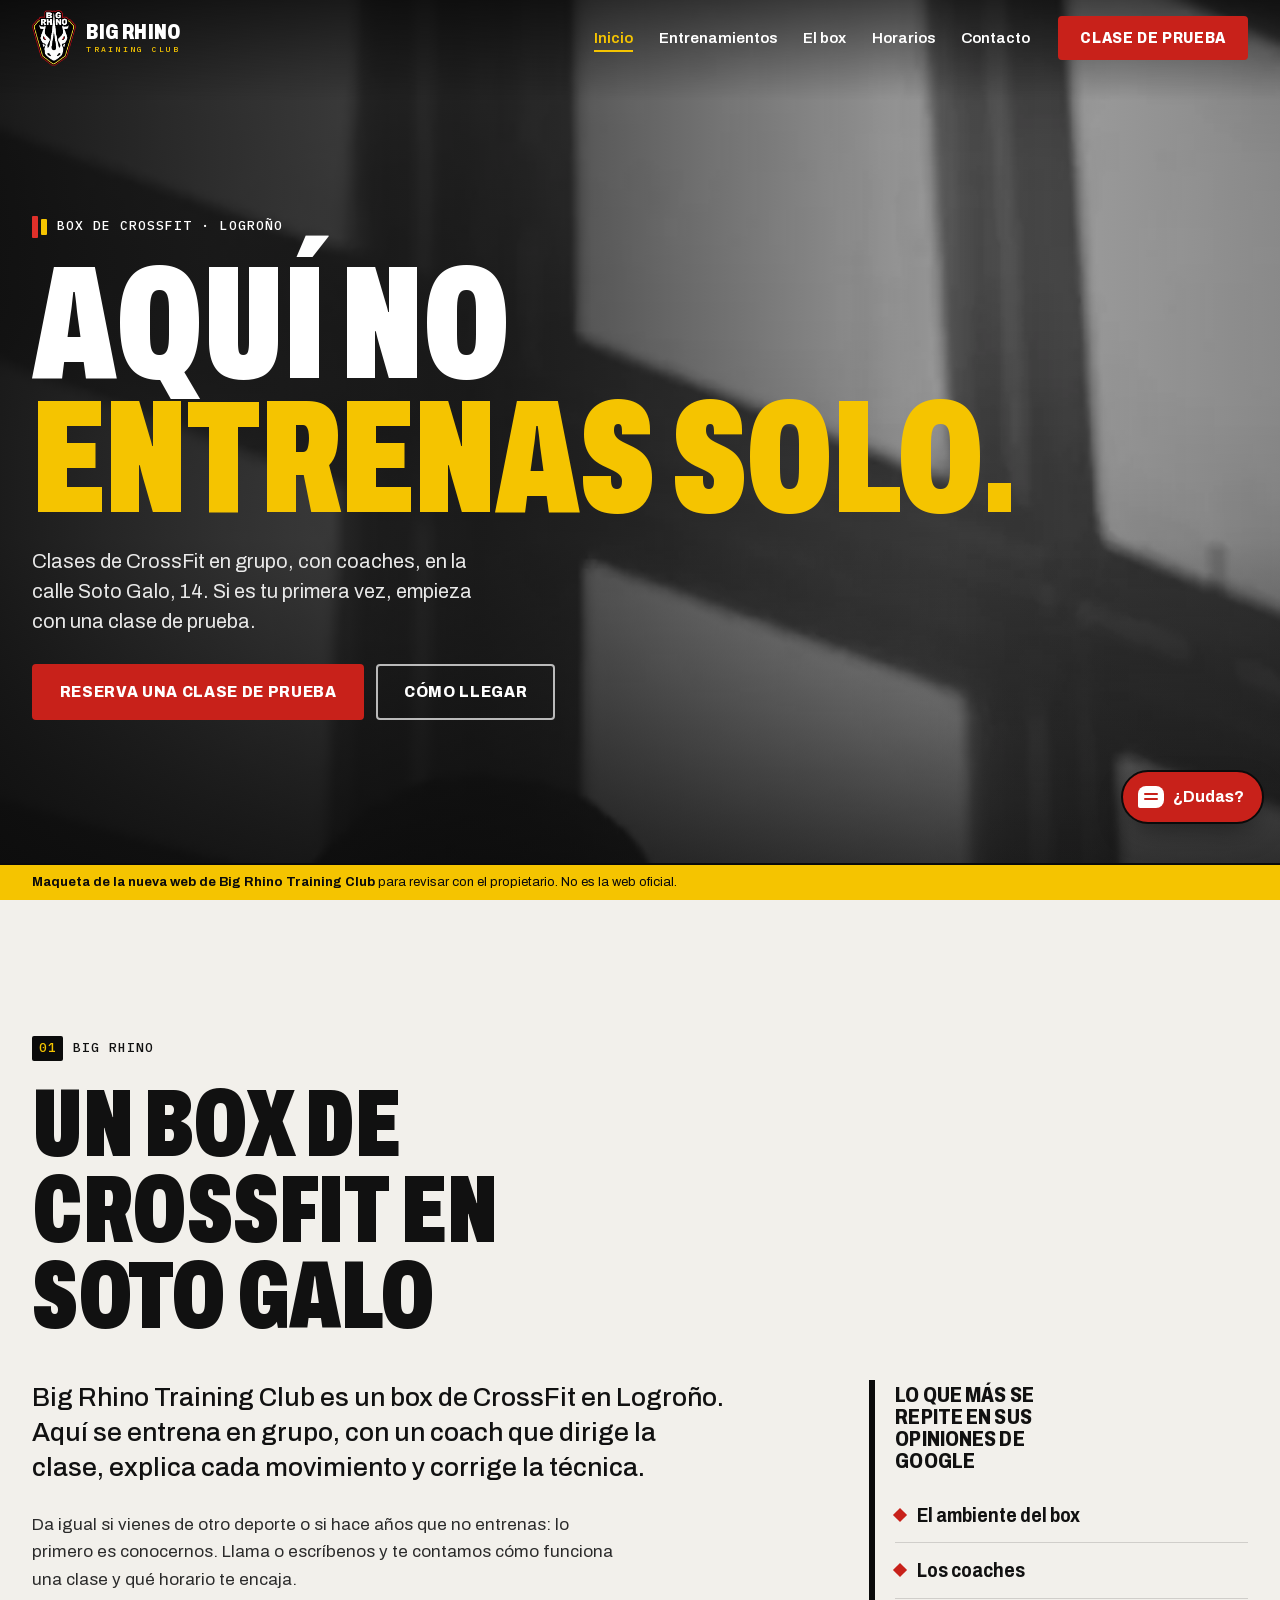
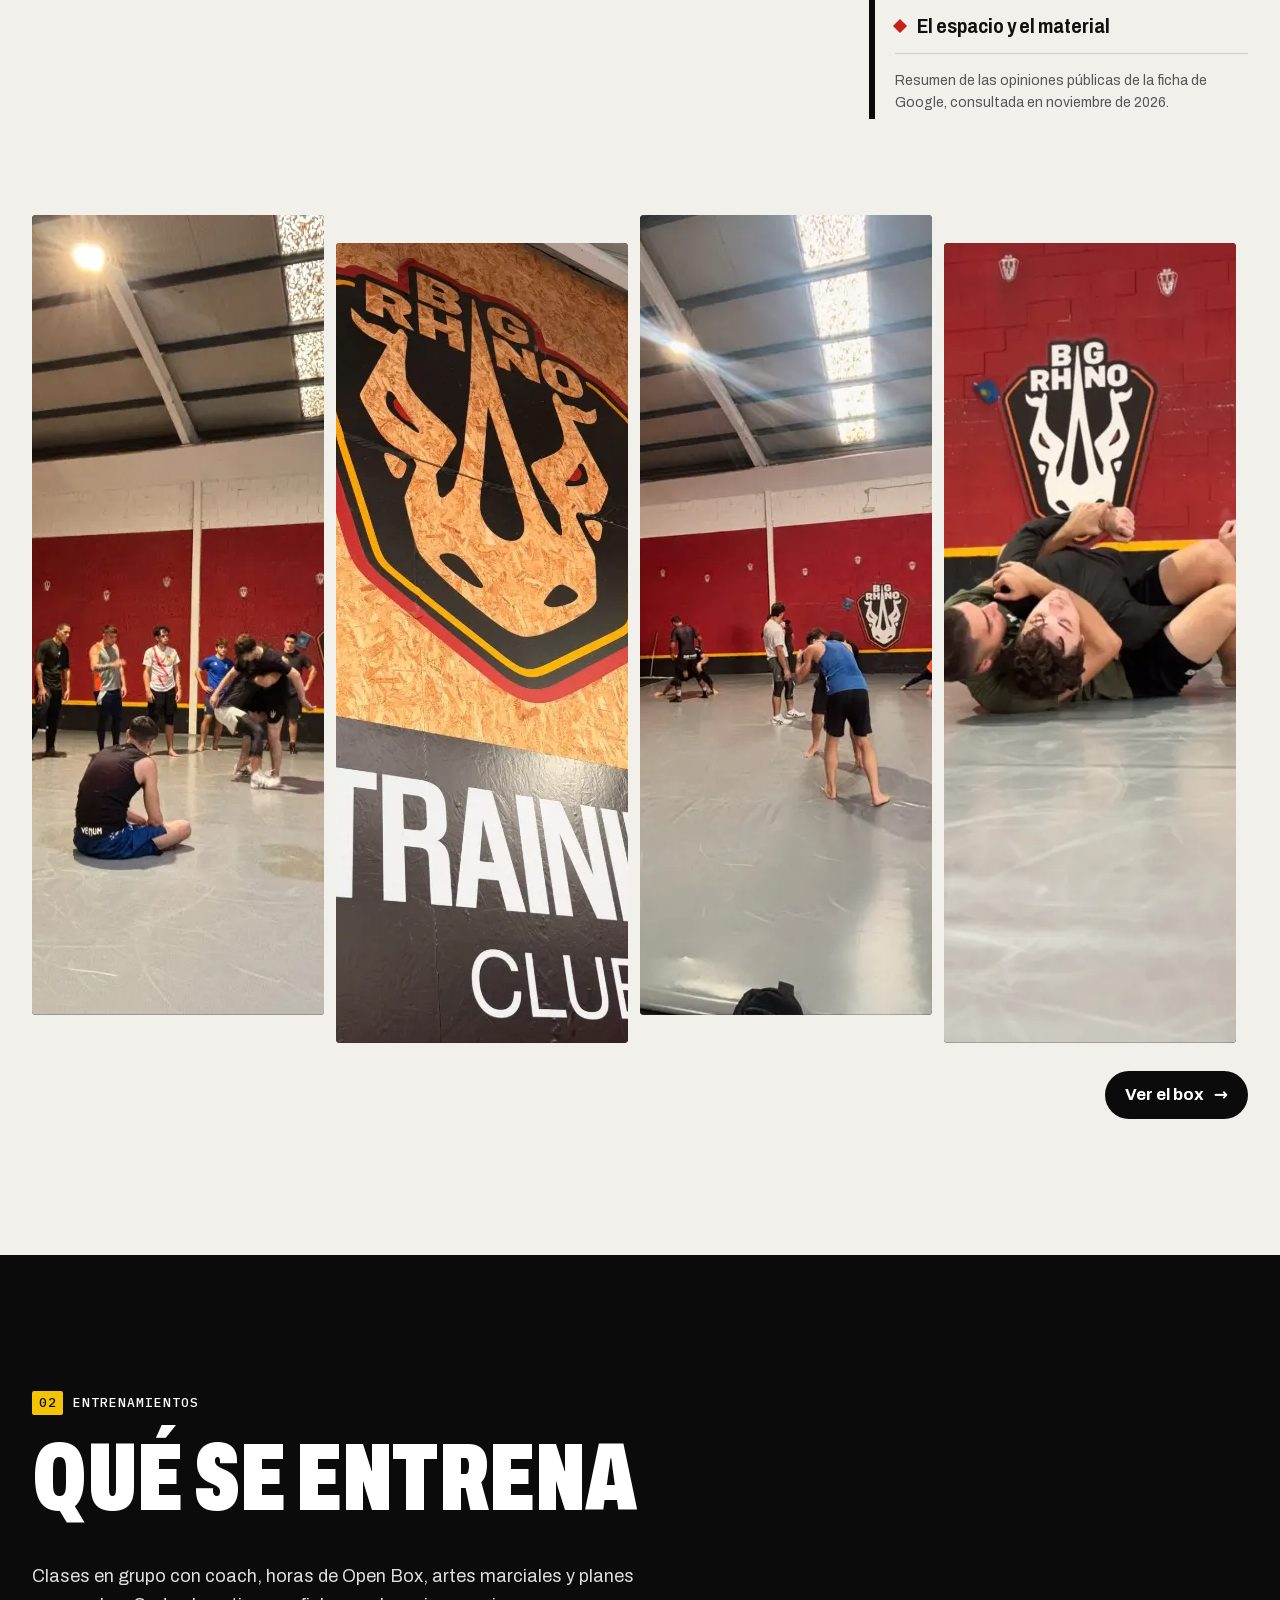
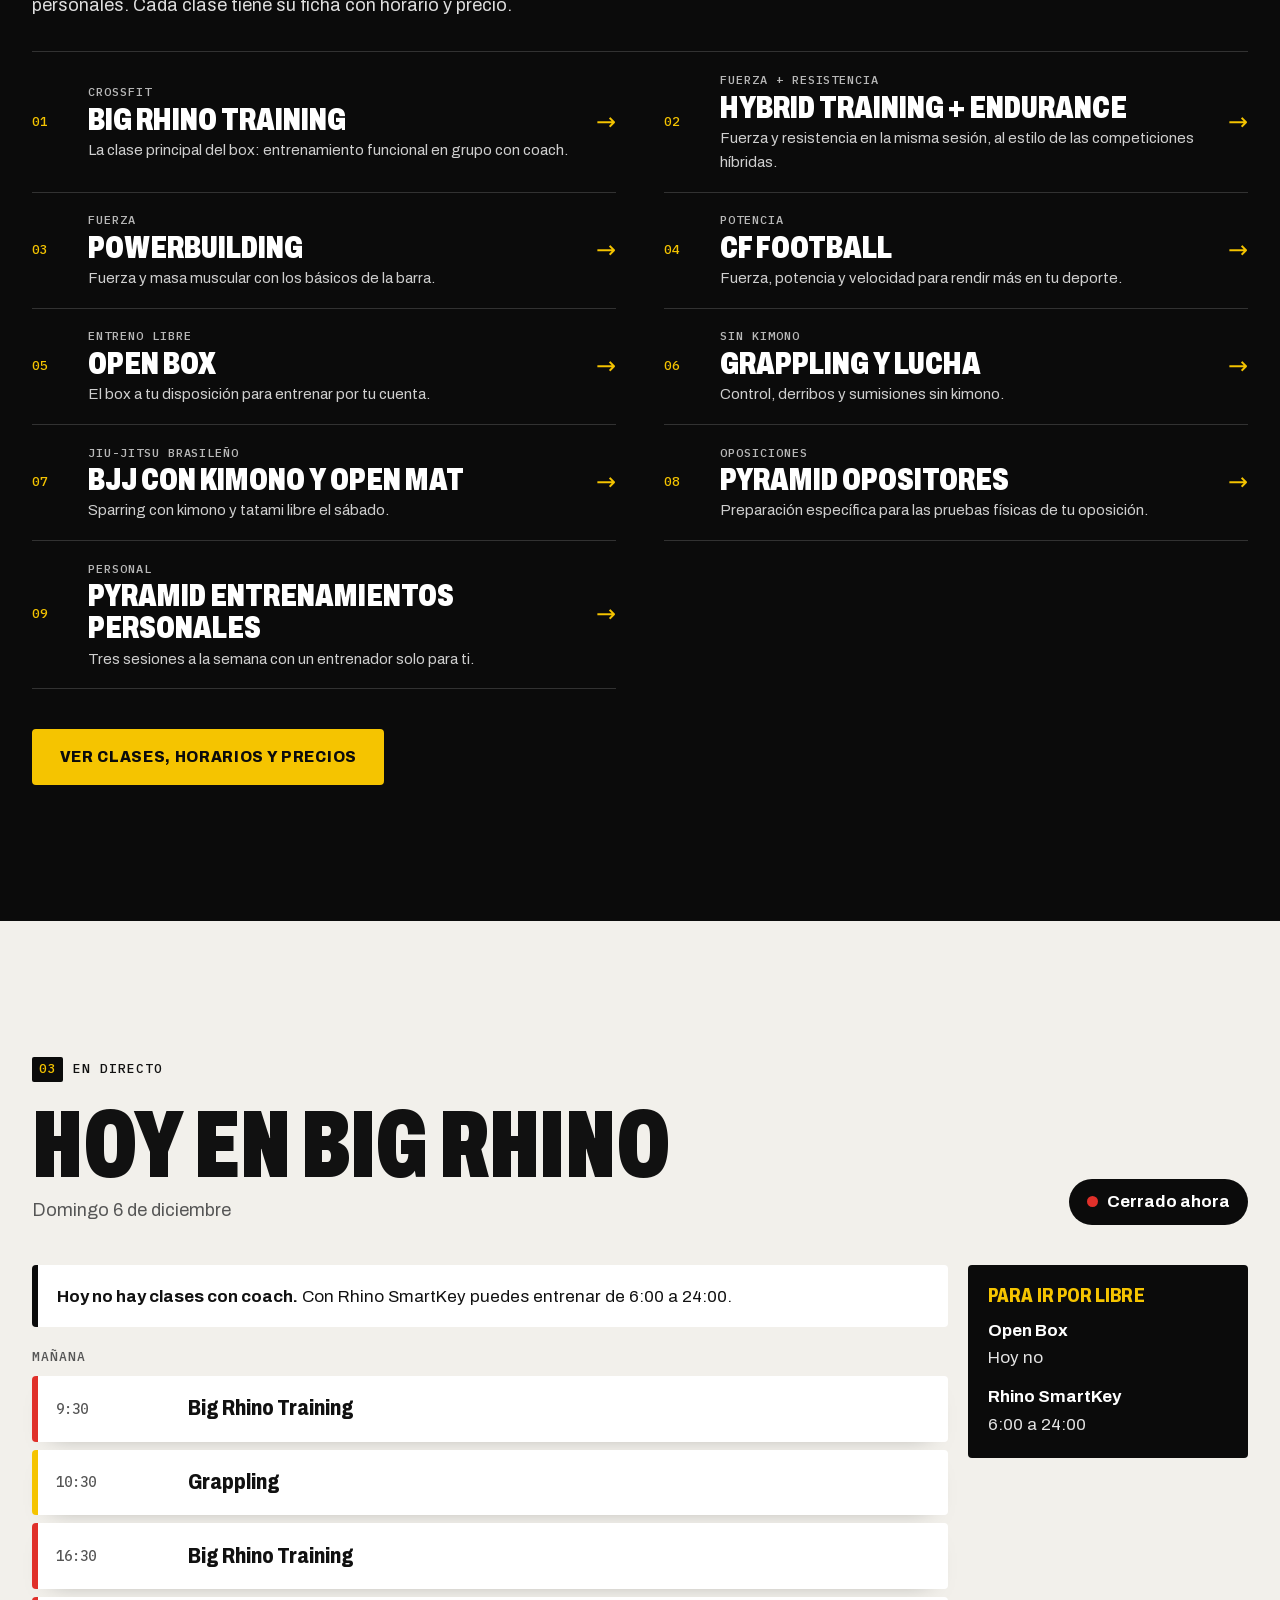
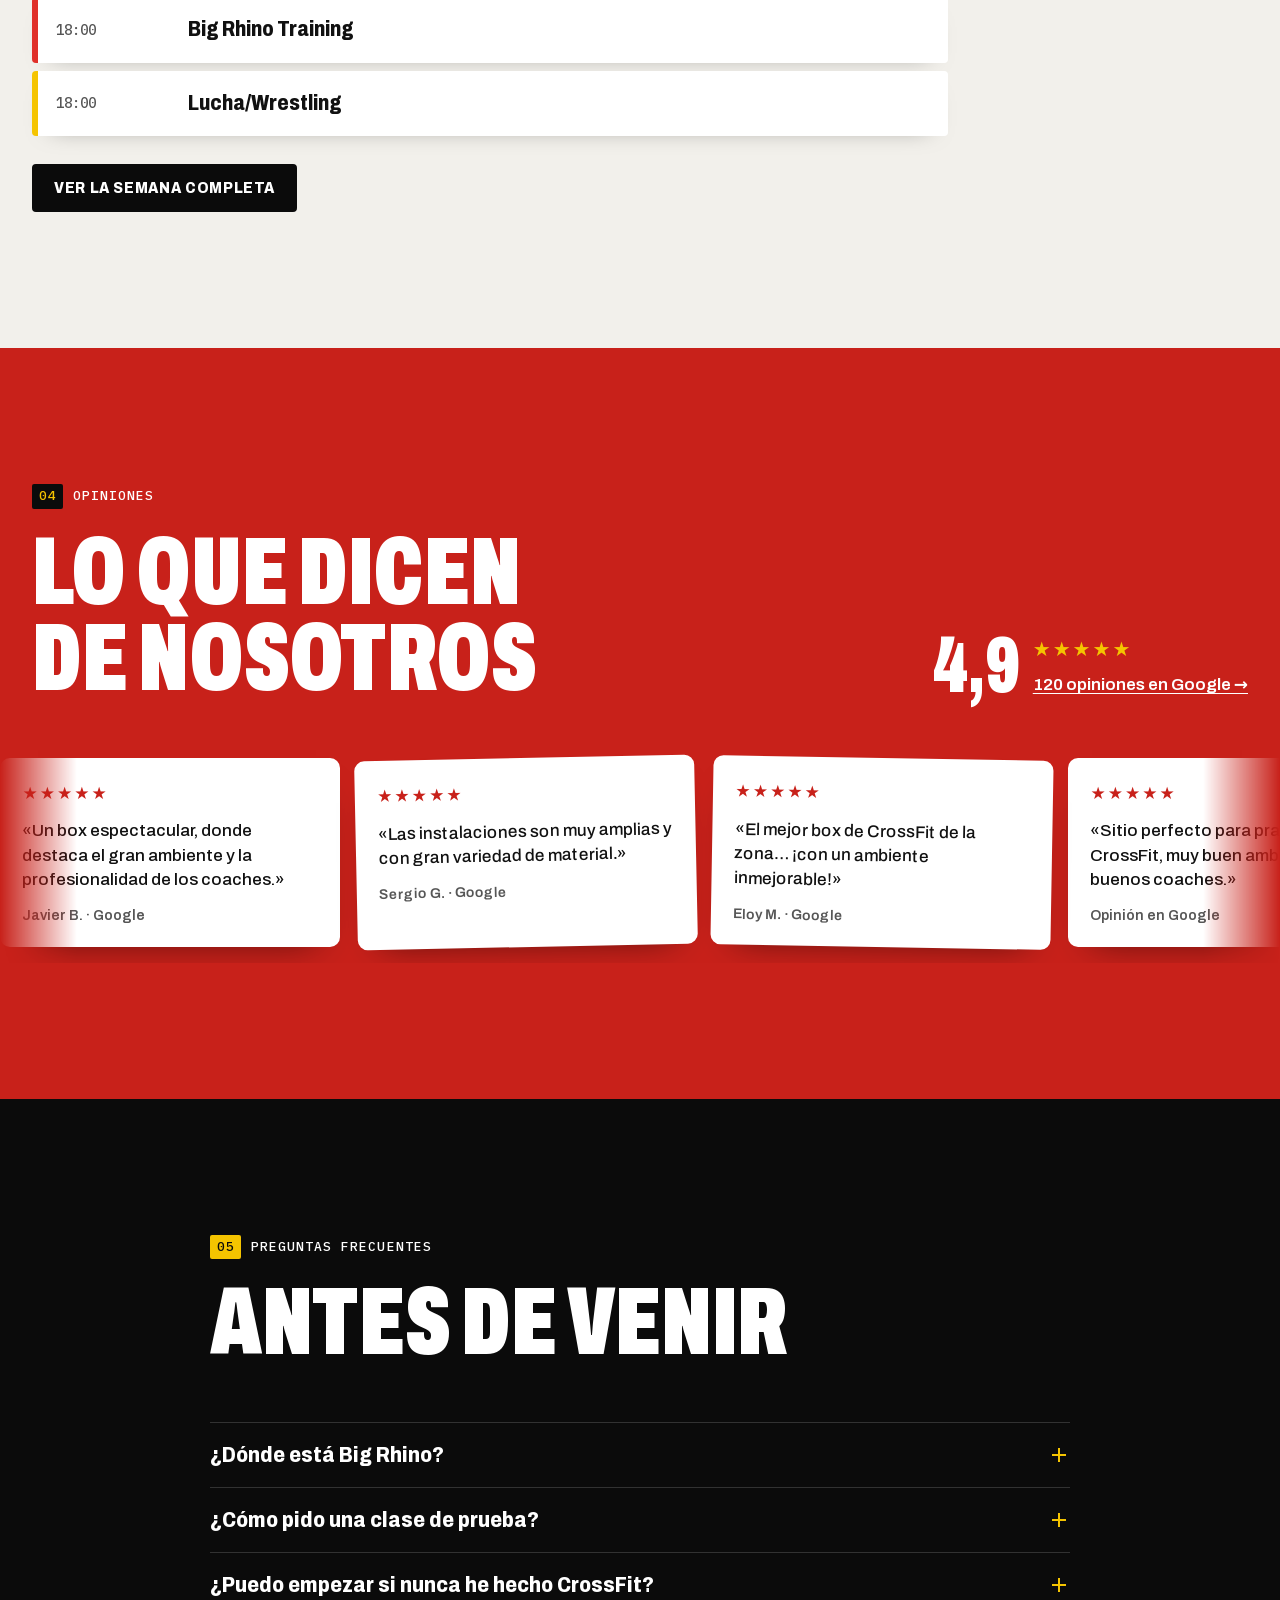
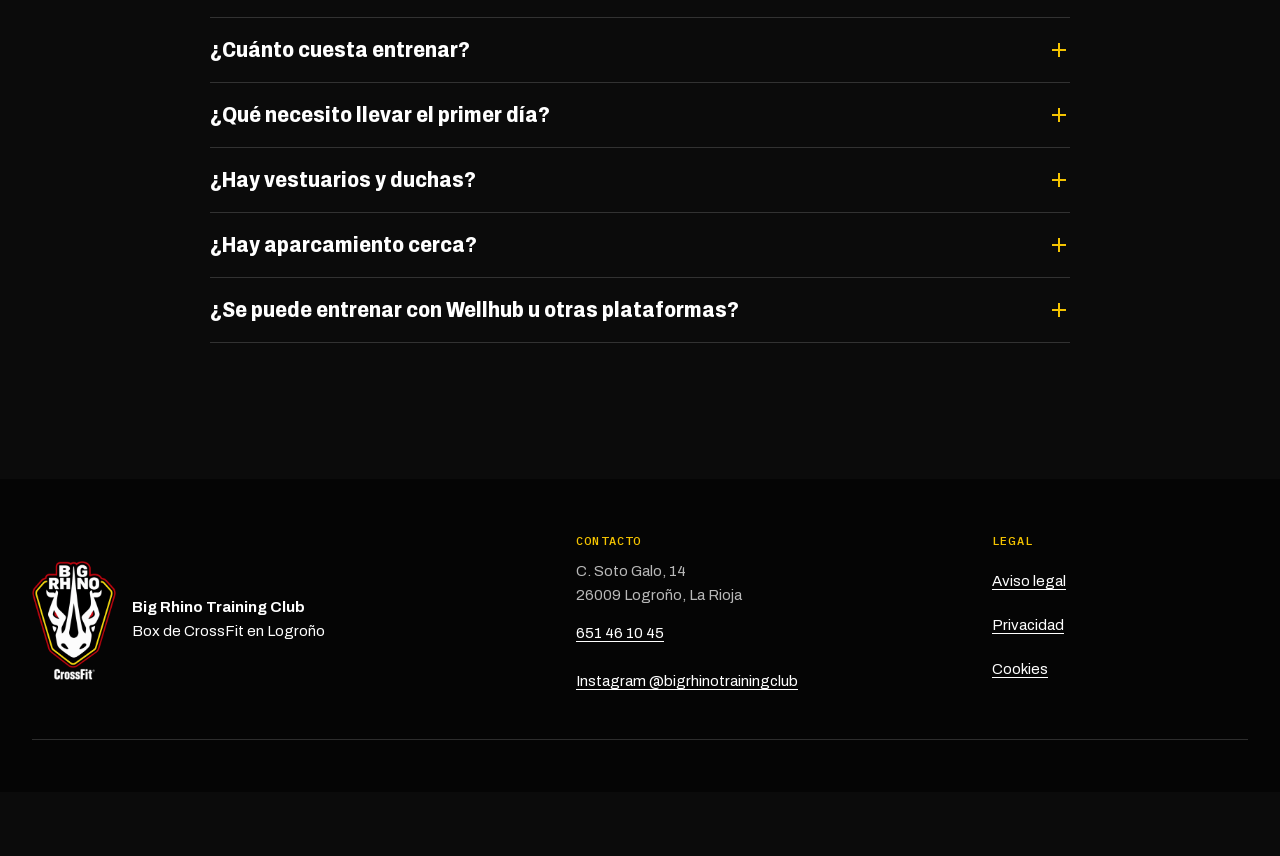
==== index.html @ 498da2de "Web de Big Rhino Training Club (maqueta para el propietario) Web estática para el box de CrossFit Bi" ====
<!doctype html>
<html lang="es">
<head>
  <meta charset="utf-8">
  <meta name="viewport" content="width=device-width, initial-scale=1, viewport-fit=cover">
  <title>Big Rhino Training Club | Box de CrossFit en Logroño</title>
  <meta name="description" content="Box de CrossFit en Logroño, en la calle Soto Galo, 14. Entrena en grupo con coaches, pide una clase de prueba por teléfono o Instagram y encuentra cómo llegar.">
  <!-- BORRADOR: quitar esta línea cuando el propietario apruebe la web y haya dominio definitivo -->
  <meta name="robots" content="noindex, nofollow">
  <meta name="theme-color" content="#0b0b0b">
  <meta property="og:type" content="website">
  <meta property="og:locale" content="es_ES">
  <meta property="og:title" content="Big Rhino Training Club · Box de CrossFit en Logroño">
  <meta property="og:description" content="Entrena CrossFit en grupo en la calle Soto Galo, 14, Logroño. Pide tu clase de prueba.">
  <link rel="icon" href="favicon.png" type="image/png">
  <link rel="apple-touch-icon" href="apple-touch-icon.png">
  <link rel="preload" href="assets/fonts/archivo-var-latin.woff2" as="font" type="font/woff2" crossorigin>
  <link rel="stylesheet" href="assets/css/styles.css?v=29">
  <script src="assets/js/telon.js?v=4"></script>
  <script>
    /* Animación de entrada: una sola vez por navegador y nunca con «reducir movimiento». */
    (function () {
      var d = document.documentElement, visto = false;
      d.classList.add('js');
      try { visto = localStorage.getItem('br-intro') === '1'; } catch (e) { visto = true; }
      // Si se llega desde otra página con el telón, no se repite la intro 3D.
      if (!visto && !d.classList.contains('telon-entrada') && !matchMedia('(prefers-reduced-motion: reduce)').matches) d.classList.add('con-intro');
    })();
  </script>
  <!-- Datos estructurados: solo lo confirmado (nombre, dirección, teléfono, Instagram). Sin horarios ni valoraciones. -->
  <script type="application/ld+json">
  {
    "@context": "https://schema.org",
    "@type": "ExerciseGym",
    "name": "Big Rhino Training Club",
    "telephone": "+34 651 46 10 45",
    "address": {
      "@type": "PostalAddress",
      "streetAddress": "C. Soto Galo, 14",
      "postalCode": "26009",
      "addressLocality": "Logroño",
      "addressRegion": "La Rioja",
      "addressCountry": "ES"
    },
    "sameAs": ["https://www.instagram.com/bigrhinotrainingclub/"]
  }
  </script>
</head>
<body>
  <a class="saltar-enlace" href="#contenido">Saltar al contenido</a>

  <!-- Animación 3D de entrada: la cámara atraviesa el logo y entra en la web.
       No bloquea (pointer-events: none), dura 2,3 s, se salta con Esc, clic, rueda o el botón,
       solo sale en la primera visita y nunca con «reducir movimiento». -->
  <div class="intro" id="intro" aria-hidden="true">
    <div class="intro__escena">
      <div class="intro__logo" id="intro-logo">
        <img class="intro__capa intro__canto" style="--i:6" data-src="assets/img/logo/capa-base.webp" alt="">
        <img class="intro__capa intro__canto" style="--i:5" data-src="assets/img/logo/capa-base.webp" alt="">
        <img class="intro__capa intro__canto" style="--i:4" data-src="assets/img/logo/capa-base.webp" alt="">
        <img class="intro__capa intro__canto" style="--i:3" data-src="assets/img/logo/capa-base.webp" alt="">
        <img class="intro__capa intro__canto" style="--i:2" data-src="assets/img/logo/capa-base.webp" alt="">
        <img class="intro__capa intro__canto" style="--i:1" data-src="assets/img/logo/capa-base.webp" alt="">
        <img class="intro__capa intro__base" data-src="assets/img/logo/capa-base.webp" alt="">
        <img class="intro__capa intro__anillo" data-src="assets/img/logo/capa-anillo.webp" alt="">
        <img class="intro__capa intro__rino" data-src="assets/img/logo/capa-rino.webp" alt="">
        <img class="intro__crossfit" data-src="assets/img/logo/crossfit-blanco.webp" alt="">
      </div>
    </div>
  </div>
  <button class="intro__saltar" id="intro-saltar" type="button">Saltar animación</button>
  <script>
    /* Intro: descarga las capas solo si hace falta, espera a que estén cargadas (máx. 1 s)
       y se retira sola al terminar. Cualquier tecla, clic o rueda la corta. */
    (function () {
      var d = document.documentElement, intro = document.getElementById('intro'), boton = document.getElementById('intro-saltar');
      if (!d.classList.contains('con-intro')) { intro.remove(); boton.remove(); return; }
      try { localStorage.setItem('br-intro', '1'); } catch (e) {}
      var imgs = [].slice.call(intro.querySelectorAll('img[data-src]')), hecho = false, empezada = false;
      function quitar() { d.classList.remove('con-intro', 'intro-en-marcha'); intro.remove(); boton.remove(); }
      function terminar(rapido) {
        if (hecho) return; hecho = true;
        ['keydown', 'pointerdown', 'wheel', 'touchmove'].forEach(function (t) { removeEventListener(t, cortar); });
        if (rapido === true) { intro.classList.add('intro--fuera'); boton.classList.add('intro--fuera'); setTimeout(quitar, 260); }
        else quitar();
      }
      function cortar() { terminar(true); }
      ['keydown', 'pointerdown', 'wheel', 'touchmove'].forEach(function (t) { addEventListener(t, cortar, { passive: true }); });
      boton.addEventListener('click', cortar);
      function empezar() {
        if (empezada || hecho) return; empezada = true;
        intro.classList.add('intro--lista'); d.classList.add('intro-en-marcha');
        setTimeout(terminar, 2350);
      }
      imgs.forEach(function (i) { i.src = i.getAttribute('data-src'); });
      var unicas = [].slice.call(intro.querySelectorAll('.intro__base, .intro__anillo, .intro__rino, .intro__crossfit'));
      var faltan = unicas.length;
      unicas.forEach(function (i) {
        function una() { if (--faltan === 0) empezar(); }
        if (i.complete && i.naturalWidth) una();
        else { i.addEventListener('load', una, { once: true }); i.addEventListener('error', cortar, { once: true }); }
      });
      setTimeout(function () { if (!empezada) terminar(true); }, 1000); // conexión lenta: sin intro
    })();
  </script>

  <div class="aviso-borrador" id="aviso-borrador" hidden>
    <p><strong>Maqueta de la nueva web de Big Rhino Training Club</strong> para revisar con el propietario. No es la web oficial.</p>
  </div>

  <header class="cabecera" id="cabecera">
    <div class="cabecera__in">
      <a class="marca" href="#inicio" aria-label="Big Rhino Training Club, ir al inicio">
        <img class="marca__emblema" src="assets/img/logo/logo-escudo-160.webp" width="160" height="203" alt="">
        <span class="marca__texto">Big Rhino <small>Training Club</small></span>
      </a>
      <button class="menu-boton" id="menu-boton" type="button" aria-expanded="false" aria-controls="menu">
        <span class="menu-boton__barras" aria-hidden="true"></span>
        <span class="menu-boton__texto">Menú</span>
      </button>
      <nav class="menu" id="menu" aria-label="Principal">
        <ul>
          <li><a href="#inicio" aria-current="page">Inicio</a></li>
          <li><a href="clases.html">Entrenamientos</a></li>
          <li><a href="box.html">El box</a></li>
          <li><a href="horarios.html">Horarios</a></li>
          <li><a href="contacto.html">Contacto</a></li>
        </ul>
        <a class="boton boton--rojo menu__cta" href="prueba.html">Clase de prueba</a>
      </nav>
    </div>
  </header>

  <main id="contenido">
    <!-- ============================================================ PORTADA -->
    <section class="portada" id="inicio" aria-labelledby="titulo-portada">
      <div class="portada__medio" id="portada-medio">
        <picture>
          <source media="(min-width: 900px)" srcset="assets/img/portada-poster-1280.webp" type="image/webp">
          <source media="(min-width: 900px)" srcset="assets/img/portada-poster-1280.jpg">
          <source srcset="assets/img/portada-poster-movil.webp" type="image/webp">
          <img class="portada__poster" src="assets/img/portada-poster-movil.jpg" alt="" width="540" height="960" fetchpriority="high">
        </picture>
        <!-- El vídeo lo añade main.js (horizontal en escritorio, vertical en móvil), salvo con «ahorro de datos» o «reducir movimiento». -->
      </div>
      <div class="portada__velo" aria-hidden="true"></div>

      <div class="portada__contenido">
        <p class="etiqueta"><span class="discos" aria-hidden="true"></span>Box de CrossFit · Logroño</p>
        <h1 class="portada__titulo" id="titulo-portada">
          <span class="portada__linea">Aquí no</span>
          <span class="portada__linea">entrenas solo.</span>
        </h1>
        <p class="portada__frase">Clases de CrossFit en grupo, con coaches, en la calle Soto Galo, 14. Si es tu primera vez, empieza con una clase de prueba.</p>
        <div class="portada__acciones">
          <a class="boton boton--rojo boton--grande" href="prueba.html">Reserva una clase de prueba</a>
          <a class="boton boton--claro boton--grande" data-enlace="comoLlegar" href="https://www.google.com/maps/dir/?api=1&amp;destination=Big+Rhino+Training+Club%2C+C.+Soto+Galo+14%2C+26009+Logro%C3%B1o" target="_blank" rel="noopener">Cómo llegar</a>
        </div>
        <p class="valoracion" id="valoracion" hidden></p>
      </div>

      <div class="portada__pie" id="portada-pie">
        <p class="portada__aviso" id="aviso-stock">Imagen de stock ilustrativa (Pexels). No es Big Rhino.</p>
      </div>
    </section>

    <!-- ====================================================== PRESENTACIÓN -->
    <section class="seccion seccion--papel" id="presentacion" aria-labelledby="titulo-box">
      <div class="contenedor rejilla-box">
        <header class="seccion__cabeza">
          <p class="indice"><span>01</span> Big Rhino</p>
          <h2 id="titulo-box">Un box de CrossFit en Soto Galo</h2>
        </header>
        <div class="box__texto">
          <p class="entradilla">Big Rhino Training Club es un box de CrossFit en Logroño. Aquí se entrena en grupo, con un coach que dirige la clase, explica cada movimiento y corrige la técnica.</p>
          <p>Da igual si vienes de otro deporte o si hace años que no entrenas: lo primero es conocernos. Llama o escríbenos y te contamos cómo funciona una clase y qué horario te encaja.</p>
        </div>
        <aside class="box__opiniones" aria-labelledby="titulo-opiniones">
          <h3 id="titulo-opiniones">Lo que más se repite en sus opiniones de Google</h3>
          <ul class="lista-marcas">
            <li>El ambiente del box</li>
            <li>Los coaches</li>
            <li>El espacio y el material</li>
          </ul>
          <p class="fuente">Resumen de las opiniones públicas de la ficha de Google, consultada en noviembre de 2026.</p>
        </aside>
      </div>
      <div class="contenedor tira-box" id="tira-box" aria-label="Fotos del box">
        <div class="tira-box__fotos" id="tira-fotos"></div>
        <a class="tira-box__mas" href="box.html"><span>Ver el box</span><span aria-hidden="true">→</span></a>
      </div>
    </section>

    <!-- ===================================================== ENTRENAMIENTOS -->
    <section class="seccion seccion--negra" id="entrenamientos" aria-labelledby="titulo-entrenamientos">
      <div class="contenedor">
        <header class="seccion__cabeza">
          <p class="indice"><span>02</span> Entrenamientos</p>
          <h2 id="titulo-entrenamientos">Qué se entrena</h2>
        </header>
        <p class="entrenamientos__intro">Clases en grupo con coach, horas de Open Box, artes marciales y planes personales. Cada clase tiene su ficha con horario y precio.</p>
        <div class="modalidades" id="modalidades"></div>
        <p class="entrenamientos__mas"><a class="boton boton--amarillo boton--grande" href="clases.html">Ver clases, horarios y precios</a></p>
      </div>
    </section>

    <!-- ====================================================== HOY EN EL BOX -->
    <section class="seccion seccion--papel hoy" id="hoy" aria-labelledby="titulo-hoy">
      <div class="contenedor">
        <header class="hoy__cabeza">
          <div>
            <p class="indice"><span>03</span> En directo</p>
            <h2 id="titulo-hoy">Hoy en Big Rhino</h2>
            <p class="hoy__fecha" id="hoy-fecha"></p>
          </div>
          <p class="hoy__estado" id="hoy-estado" hidden></p>
        </header>
        <div class="hoy__cuerpo">
          <ol class="hoy__clases" id="hoy-clases" aria-label="Clases de hoy"></ol>
          <aside class="hoy__lateral" id="hoy-lateral"></aside>
        </div>
        <p class="hoy__mas"><a class="boton boton--negro" href="horarios.html">Ver la semana completa</a></p>
      </div>
    </section>

    <!-- ========================================================= OPINIONES -->
    <section class="seccion seccion--roja opiniones" id="opiniones" aria-labelledby="titulo-opiniones-g" hidden>
      <div class="contenedor opiniones__cabeza">
        <div>
          <p class="indice"><span>04</span> Opiniones</p>
          <h2 id="titulo-opiniones-g">Lo que dicen de nosotros</h2>
        </div>
        <a class="opiniones__nota" id="opiniones-nota" target="_blank" rel="noopener"></a>
      </div>
      <div class="opiniones__pista" id="opiniones-pista"></div>
    </section>

    <!-- =============================================================== FAQ -->
    <section class="seccion seccion--negra" id="preguntas" aria-labelledby="titulo-faq">
      <div class="contenedor contenedor--estrecho">
        <header class="seccion__cabeza">
          <p class="indice"><span>05</span> Preguntas frecuentes</p>
          <h2 id="titulo-faq">Antes de venir</h2>
        </header>
        <div class="faq" id="faq"></div>
      </div>
    </section>
  </main>

  <footer class="pie">
    <div class="contenedor pie__rejilla">
      <div class="pie__marca">
        <img class="pie__emblema" src="assets/img/logo/logo-completo-blanco-480.webp" width="480" height="677" alt="" loading="lazy">
        <p><strong>Big Rhino Training Club</strong><br>Box de CrossFit en Logroño</p>
      </div>
      <div>
        <h2 class="pie__titulo">Contacto</h2>
        <p data-direccion>C. Soto Galo, 14<br>26009 Logroño, La Rioja</p>
        <p><a data-tel href="tel:+34651461045">651 46 10 45</a></p>
        <p><a data-enlace="instagram" href="https://www.instagram.com/bigrhinotrainingclub/" target="_blank" rel="noopener">Instagram @bigrhinotrainingclub</a></p>
      </div>
      <div>
        <h2 class="pie__titulo">Legal</h2>
        <ul class="pie__lista">
          <li><a href="aviso-legal.html">Aviso legal</a></li>
          <li><a href="privacidad.html">Privacidad</a></li>
          <li><a href="cookies.html">Cookies</a></li>
        </ul>
      </div>
    </div>
    <div class="contenedor pie__creditos">
      <p id="credito-video">Vídeo de portada: Tima Miroshnichenko en Pexels (licencia de Pexels). Imagen ilustrativa, no corresponde a Big Rhino.</p>
    </div>
  </footer>

  <script src="assets/js/config.js?v=15"></script>
  <script src="assets/js/main.js?v=23" defer></script>
  <script src="assets/js/asistente.js?v=2" defer></script>
</body>
</html>
---- assets/css/styles.css ----
/* ==========================================================================
   BIG RHINO TRAINING CLUB · estilos
   Móvil primero. Tokens al principio: colores, tipografía, espacios.
   ========================================================================== */

@font-face {
  font-family: "Archivo";
  src: url("../fonts/archivo-var-latin.woff2") format("woff2");
  font-weight: 100 900;
  font-stretch: 62% 125%;
  font-display: swap;
}
@font-face {
  font-family: "Plex Mono";
  src: url("../fonts/ibm-plex-mono-500-latin.woff2") format("woff2");
  font-weight: 500;
  font-display: swap;
}

:root {
  /* Base negro y blanco; rojo y amarillo solo para acentos (como los discos de 25 y 15 kg). */
  --negro: #0b0b0b;
  --carbon: #151515;
  --grafito: #262626;
  --papel: #f2f0eb;
  --blanco: #ffffff;
  --tinta: #111111;
  --gris: #565656;         /* sobre papel: 6,5:1 */
  --gris-claro: #b9b9b9;   /* sobre negro: 10:1 */
  --rojo: #c8211a;         /* texto blanco encima: 5,6:1 */
  --rojo-vivo: #e0302a;
  --amarillo: #f5c400;
  --linea-clara: rgba(255, 255, 255, .16);
  --linea-oscura: rgba(0, 0, 0, .14);

  --display: "Archivo", "Arial Narrow", "Helvetica Neue", Arial, sans-serif;
  --texto: "Archivo", system-ui, -apple-system, "Segoe UI", Roboto, sans-serif;
  --mono: "Plex Mono", ui-monospace, "SF Mono", Menlo, monospace;

  --gutter: 16px;
  --ancho: 1240px;
  --radio: 4px;
  --cabecera: 64px;
  --sombra: 0 18px 40px -18px rgba(0, 0, 0, .55);
  --ease-salida: cubic-bezier(.22, 1, .36, 1);
}
@media (min-width: 720px) { :root { --gutter: 32px; --cabecera: 76px; } }

/* ------------------------------------------------------------------ base */
*, *::before, *::after { box-sizing: border-box; }
html { -webkit-text-size-adjust: 100%; scroll-behavior: smooth; scroll-padding-top: calc(var(--cabecera) + 8px); }
@media (prefers-reduced-motion: reduce) { html { scroll-behavior: auto; } }
body {
  margin: 0;
  background: var(--negro);
  color: var(--tinta);
  font-family: var(--texto);
  font-size: 1.0625rem;
  line-height: 1.6;
  font-stretch: 100%;
  text-rendering: optimizeLegibility;
  -webkit-font-smoothing: antialiased;
}
img, svg, video { display: block; max-width: 100%; }
[hidden] { display: none !important; }
a { color: inherit; text-underline-offset: .18em; text-decoration-thickness: 1px; }
a:hover { text-decoration-thickness: 2px; }
h1, h2, h3 { margin: 0; line-height: 1; }
p { margin: 0 0 1em; }
ul, ol { margin: 0; padding: 0; }
button { font: inherit; color: inherit; cursor: pointer; }
:focus-visible { outline: 3px solid var(--amarillo); outline-offset: 3px; border-radius: 2px; }
.seccion--papel :focus-visible, .seccion--roja :focus-visible { outline-color: var(--negro); }

.sr-only {
  position: absolute !important; width: 1px; height: 1px; overflow: hidden;
  clip: rect(0 0 0 0); clip-path: inset(50%); white-space: nowrap;
}
.saltar-enlace {
  position: fixed; left: 12px; top: -60px; z-index: 300;
  background: var(--amarillo); color: var(--negro); padding: 12px 16px;
  font-weight: 700; text-decoration: none; border-radius: var(--radio);
}
.saltar-enlace:focus { top: 12px; }

.contenedor { width: min(100% - 2 * var(--gutter), var(--ancho)); margin-inline: auto; }
.contenedor--estrecho { width: min(100% - 2 * var(--gutter), 860px); }

/* ---------------------------------------------------------------- botones */
.boton {
  --fondo: var(--blanco); --color: var(--negro);
  display: inline-flex; align-items: center; justify-content: center; gap: .5em;
  min-height: 48px; padding: .7em 1.25em;
  background: var(--fondo); color: var(--color);
  border: 2px solid var(--fondo); border-radius: var(--radio);
  font-family: var(--display); font-weight: 800; font-stretch: 85%;
  font-size: 1rem; letter-spacing: .04em; text-transform: uppercase; line-height: 1.1;
  text-decoration: none; text-align: center;
  transition: transform .18s var(--ease-salida), background-color .18s, border-color .18s, color .18s;
}
.boton:hover { text-decoration: none; }
.boton:active { transform: translateY(1px) scale(.985); }
.boton--grande { min-height: 56px; font-size: 1.0625rem; padding-inline: 1.5em; }
.boton--rojo { --fondo: var(--rojo); --color: var(--blanco); }
.boton--rojo:hover { --fondo: #a91a14; }
.boton--negro { --fondo: var(--negro); --color: var(--blanco); }
.boton--negro:hover { --fondo: #2b2b2b; }
.boton--blanco { --fondo: var(--blanco); --color: var(--negro); }
.boton--blanco:hover { --fondo: var(--papel); }
.boton--claro { --fondo: transparent; --color: var(--blanco); border-color: rgba(255, 255, 255, .7); }
.boton--claro:hover { border-color: var(--blanco); background: rgba(255, 255, 255, .1); }
.boton--contorno { --fondo: transparent; --color: var(--negro); border-color: var(--negro); }
.boton--contorno:hover { background: var(--negro); color: var(--blanco); }
.seccion--negra .boton--contorno, .categoria--lucha .boton--contorno { --color: var(--blanco); border-color: rgba(255, 255, 255, .75); }
.seccion--negra .boton--contorno:hover, .categoria--lucha .boton--contorno:hover { background: var(--blanco); color: var(--negro); }
.boton--amarillo { --fondo: var(--amarillo); --color: var(--negro); }
.boton--amarillo:hover { --fondo: #ffd633; }

/* --------------------------------------------------- etiquetas y pendientes */
.etiqueta, .indice {
  display: flex; align-items: center; gap: .75em;
  font-family: var(--mono); font-size: .8125rem; letter-spacing: .08em; text-transform: uppercase;
  margin: 0 0 1.25rem;
}
/* Discos de halterofilia vistos de canto: rojo (25 kg) y amarillo (15 kg). */
.discos { display: inline-flex; align-items: center; gap: 3px; }
.discos::before, .discos::after { content: ""; display: block; width: 6px; border-radius: 1px; }
.discos::before { height: 22px; background: var(--rojo-vivo); }
.discos::after { height: 16px; background: var(--amarillo); }

.indice span {
  display: inline-grid; place-items: center; min-width: 2.4em; height: 1.9em; padding: 0 .4em;
  background: var(--negro); color: var(--amarillo); border-radius: 2px;
}
.seccion--negra .indice span { background: var(--amarillo); color: var(--negro); }
.seccion--roja .indice span { background: var(--negro); color: var(--amarillo); }

.pendiente, .pendiente-marca {
  display: inline-block; font-family: var(--mono); font-size: .875rem; line-height: 1.4;
  background: var(--amarillo); color: var(--negro); padding: .3em .55em; border-radius: 2px;
}
.pendiente-marca { margin-bottom: 1.25rem; }
[data-solo-borrador] { display: none !important; }
.borrador [data-solo-borrador] { display: block !important; }
.borrador .pendiente-marca[data-solo-borrador] { display: inline-block !important; }

.nota-revision {
  margin-top: 2rem; padding: 1rem 1.1rem; border: 2px dashed var(--amarillo); border-radius: var(--radio);
  font-size: .9375rem;
}
.seccion .nota-revision h3 { font-family: var(--mono); font-stretch: 100%; font-size: .8125rem; font-weight: 500; letter-spacing: .06em; text-transform: uppercase; line-height: 1.4; margin: 0 0 .6rem; padding: 0; border: 0; }
.nota-revision p:last-child { margin-bottom: 0; }
.chips { display: flex; flex-wrap: wrap; gap: .5rem; margin: .25rem 0 .75rem; list-style: none; }
.chips li { border: 1px solid currentColor; border-radius: 999px; padding: .2em .8em; font-size: .875rem; }

/* ---------------------------------------------------- aviso de borrador */
.aviso-borrador {
  position: fixed; inset: auto 0 0 0; z-index: 90;
  background: var(--amarillo); color: var(--negro);
  font-size: .8125rem; line-height: 1.35; padding: .55rem var(--gutter);
  padding-bottom: calc(.55rem + env(safe-area-inset-bottom));
  border-top: 2px solid var(--negro);
}
.aviso-borrador p { margin: 0; max-width: var(--ancho); margin-inline: auto; }
.borrador body { padding-bottom: 64px; }
.borrador .portada__pie { margin-bottom: 52px; }
.borrador .portada { padding-bottom: 64px; } /* que el aviso fijo de borrador no tape la portada */

/* --------------------------------------------------------------- intro */
/* Vuelo 3D a través del logo. Capas del escudo separadas en profundidad:
   canto (copias oscuras de la base) · base roja y negra · anillo amarillo · rinoceronte.
   La cámara se acerca, cada capa pasa por delante y la web aparece a través del anillo. */
.intro, .intro__saltar { display: none; }
.con-intro .intro {
  position: fixed; inset: 0; z-index: 200; display: block;
  background: var(--negro);
  pointer-events: none; /* nunca bloquea clics ni el desplazamiento */
  animation: intro-salvavidas 0s linear 3.4s forwards; /* por si algo falla, desaparece igual */
}
.con-intro .intro__saltar {
  display: block; position: fixed; z-index: 201; right: 16px; bottom: calc(16px + env(safe-area-inset-bottom));
  min-height: 44px; padding: .5em 1em; background: rgba(0, 0, 0, .35); color: var(--blanco);
  border: 1px solid rgba(255, 255, 255, .55); border-radius: var(--radio);
  font-family: var(--texto); font-weight: 600; font-size: .9375rem;
  animation: intro-salvavidas 0s linear 3.4s forwards;
}
.intro__escena {
  position: absolute; inset: 0; display: grid; place-items: center; overflow: hidden;
  perspective: 1000px; perspective-origin: 50% 46%;
}
.intro__logo {
  position: relative; width: min(52vw, 280px); aspect-ratio: 932 / 1181; margin-bottom: 9%;
  transform-style: preserve-3d; opacity: 0;
}
.intro__capa {
  position: absolute; inset: 0; width: 100%; height: 100%;
  backface-visibility: hidden; transform: translateZ(var(--z, 0px));
}
.intro__canto { --z: calc(var(--i) * -3px); filter: brightness(.32); }
/* Palabra «CrossFit®» del logo oficial, bajo el escudo, en el mismo plano que la base. */
.intro__crossfit {
  position: absolute; left: 26%; width: 48%; height: auto; top: 102%;
  backface-visibility: hidden; transform: translateZ(0);
}
.intro--lista .intro__crossfit { animation: intro-apaga-base 2.3s linear forwards; }
.intro__anillo { --z: 46px; }
.intro__rino { --z: 92px; }

.intro--lista .intro__logo { animation: intro-vuelo 2.3s linear forwards; will-change: transform, opacity; }
.intro--lista .intro__capa { animation: intro-capas 2.3s linear forwards; will-change: transform; }
.intro--lista .intro__base, .intro--lista .intro__canto { animation-name: intro-capas, intro-apaga-base; }
.con-intro .intro.intro--lista { animation: intro-fundido 2.3s linear forwards; }
.con-intro.intro-en-marcha .portada { animation: intro-llegada 2.3s linear both; }

@keyframes intro-vuelo {
  0%   { opacity: 0; transform: translateZ(-1700px) rotateX(16deg) rotateY(-38deg); animation-timing-function: cubic-bezier(.16, 1, .3, 1); }
  10%  { opacity: 1; }
  44%  { opacity: 1; transform: translateZ(0) rotateX(-4deg) rotateY(9deg); animation-timing-function: ease-in-out; }
  54%  { opacity: 1; transform: translateZ(30px) rotateX(0) rotateY(0); animation-timing-function: cubic-bezier(.5, 0, 1, 1); }
  70%  { transform: translateZ(300px); animation-timing-function: linear; }
  80%  { transform: translateZ(600px); animation-timing-function: linear; }
  88%  { transform: translateZ(930px); animation-timing-function: linear; }
  100% { opacity: 1; transform: translateZ(1500px); }
}
@keyframes intro-capas {
  0%   { transform: translateZ(calc(var(--z, 0px) * 4)); animation-timing-function: cubic-bezier(.16, 1, .3, 1); }
  44%  { transform: translateZ(calc(var(--z, 0px) * .55)); }
  54%  { transform: translateZ(calc(var(--z, 0px) * .55)); animation-timing-function: cubic-bezier(.5, 0, 1, 1); }
  100% { transform: translateZ(calc(var(--z, 0px) * 3)); }
}
@keyframes intro-apaga-base { 0%, 82% { opacity: 1; } 90%, 100% { opacity: 0; } }
@keyframes intro-fundido {
  0%, 80% { background-color: rgba(11, 11, 11, 1); }
  92%, 100% { background-color: rgba(11, 11, 11, 0); }
}
@keyframes intro-llegada {
  0%, 80% { transform: scale(1.14); animation-timing-function: cubic-bezier(.22, 1, .36, 1); }
  100% { transform: scale(1); }
}
@keyframes intro-salvavidas { to { opacity: 0; visibility: hidden; } }
.con-intro .intro.intro--fuera, .con-intro .intro__saltar.intro--fuera { animation: intro-salida .25s ease-out forwards !important; }
@keyframes intro-salida { to { opacity: 0; visibility: hidden; } }
@media (prefers-reduced-motion: reduce) { .intro, .intro__saltar { display: none !important; } }

/* ------------------------------------------------------------ cabecera */
.cabecera {
  position: fixed; inset: 0 0 auto 0; z-index: 80; height: var(--cabecera);
  color: var(--blanco);
  transition: background-color .25s, box-shadow .25s;
}
.cabecera::before { /* degradado para que el menú se lea sobre el vídeo */
  content: ""; position: absolute; inset: 0 0 -24px 0; z-index: -1; pointer-events: none;
  background: linear-gradient(rgba(0, 0, 0, .55), transparent);
  transition: opacity .25s;
}
.cabecera--solida { background: rgba(11, 11, 11, .96); box-shadow: 0 1px 0 var(--linea-clara); }
.cabecera--solida::before { opacity: 0; }
@supports (backdrop-filter: blur(8px)) {
  .cabecera--solida { background: rgba(11, 11, 11, .85); backdrop-filter: blur(10px); }
}
.cabecera__in {
  height: 100%; width: min(100% - 2 * var(--gutter), var(--ancho)); margin-inline: auto;
  display: flex; align-items: center; justify-content: space-between; gap: 1rem;
}
.marca { display: flex; align-items: center; gap: .65rem; text-decoration: none; min-height: 44px; }
.marca__emblema { width: 36px; height: auto; flex: none; }
@media (min-width: 720px) { .marca__emblema { width: 44px; } }
.marca__texto {
  font-family: var(--display); font-weight: 900; font-stretch: 72%; font-size: 1.35rem;
  text-transform: uppercase; line-height: .9; letter-spacing: .01em;
}
.marca__texto small { display: block; font-family: var(--mono); font-weight: 500; font-size: .5rem; letter-spacing: .28em; color: var(--amarillo); margin-top: 4px; }

.menu-boton {
  display: inline-flex; align-items: center; gap: .6rem; min-height: 44px; padding: 0 .8rem;
  background: transparent; border: 1px solid rgba(255, 255, 255, .5); border-radius: var(--radio);
  font-family: var(--texto); font-weight: 600; font-size: .9375rem;
}
.menu-boton__barras, .menu-boton__barras::before, .menu-boton__barras::after {
  display: block; width: 18px; height: 2px; background: currentColor; border-radius: 1px;
  transition: transform .25s var(--ease-salida), opacity .2s;
}
.menu-boton__barras { position: relative; }
.menu-boton__barras::before, .menu-boton__barras::after { content: ""; position: absolute; left: 0; }
.menu-boton__barras::before { top: -6px; }
.menu-boton__barras::after { top: 6px; }
.menu-boton[aria-expanded="true"] .menu-boton__barras { background: transparent; }
.menu-boton[aria-expanded="true"] .menu-boton__barras::before { transform: translateY(6px) rotate(45deg); }
.menu-boton[aria-expanded="true"] .menu-boton__barras::after { transform: translateY(-6px) rotate(-45deg); }

.menu {
  position: fixed; inset: var(--cabecera) 0 auto 0; z-index: -1;
  background: var(--negro); border-top: 1px solid var(--linea-clara);
  padding: 1rem var(--gutter) 1.5rem;
  display: none;
}
.js .menu { display: block; visibility: hidden; opacity: 0; transform: translateY(-8px); transition: opacity .2s, transform .25s var(--ease-salida), visibility 0s .25s; }
.js .menu--abierto { visibility: visible; opacity: 1; transform: none; transition: opacity .2s, transform .25s var(--ease-salida); }
html:not(.js) .menu { display: block; position: static; }
.menu ul { list-style: none; }
.menu li a {
  display: flex; align-items: center; min-height: 56px; border-bottom: 1px solid var(--linea-clara);
  font-family: var(--display); font-weight: 800; font-stretch: 75%; font-size: 1.75rem; text-transform: uppercase;
  text-decoration: none;
}
.menu li a:hover { color: var(--amarillo); }
.menu__cta { margin-top: 1.25rem; width: 100%; }

@media (min-width: 980px) {
  .menu-boton { display: none; }
  .js .menu, .menu {
    position: static; display: flex; align-items: center; gap: 1.75rem;
    visibility: visible; opacity: 1; transform: none; background: none; border: 0; padding: 0; z-index: auto;
  }
  .menu ul { display: flex; gap: 1.6rem; }
  .menu li a {
    min-height: 44px; border: 0; font-family: var(--texto); font-stretch: 100%; font-weight: 600; font-size: .9375rem;
    letter-spacing: 0; text-transform: none; position: relative;
  }
  .menu li a::after {
    content: ""; position: absolute; left: 0; right: 0; bottom: 8px; height: 2px; background: var(--amarillo);
    transform: scaleX(0); transform-origin: left; transition: transform .25s var(--ease-salida);
  }
  .menu li a:hover { color: inherit; }
  .menu li a:hover::after, .menu li a[aria-current]::after { transform: scaleX(1); }
  .menu li a[aria-current], .menu li a[aria-current]:hover { color: var(--amarillo); }
  .menu__cta { margin: 0; width: auto; min-height: 44px; }
}

/* -------------------------------------------------------------- portada */
.portada {
  position: relative; isolation: isolate; overflow: hidden;
  min-height: 100vh; min-height: 100svh;
  display: grid; grid-template-rows: 1fr auto;
  color: var(--blanco); background: var(--negro);
}
.portada__medio, .portada__velo { position: absolute; inset: 0; z-index: -2; }
.portada__medio picture, .portada__poster, .portada__video { width: 100%; height: 100%; object-fit: cover; }
.portada__poster { object-position: 55% 40%; }
.portada__video { position: absolute; inset: 0; opacity: 0; transition: opacity .8s ease; }
.portada__video--lista { opacity: 1; }
.portada__velo {
  z-index: -1;
  background:
    linear-gradient(180deg, rgba(11, 11, 11, .35) 0%, rgba(11, 11, 11, .25) 30%, rgba(11, 11, 11, .88) 72%, var(--negro) 100%);
}
.portada__contenido {
  align-self: end;
  width: min(100% - 2 * var(--gutter), var(--ancho)); margin-inline: auto;
  padding-top: calc(var(--cabecera) + 2rem); padding-bottom: 1.5rem;
}
.portada .etiqueta { color: var(--blanco); }
.portada__titulo {
  font-family: var(--display); font-weight: 900; font-stretch: 62%;
  font-size: clamp(4.25rem, 21vw, 11rem); line-height: .84; letter-spacing: -.005em;
  text-transform: uppercase; margin-bottom: 1.25rem;
}
.portada__linea { display: block; }
.portada__linea + .portada__linea { color: var(--blanco); -webkit-text-stroke: 0; }
.portada__linea:last-child { color: var(--amarillo); }
.portada__frase { max-width: 34ch; font-size: 1.125rem; line-height: 1.5; color: #e9e9e9; margin-bottom: 1.75rem; }
.portada__acciones { display: grid; gap: .75rem; }
.valoracion {
  margin: 1.25rem 0 0; font-family: var(--mono); font-size: .8125rem; letter-spacing: .04em; color: var(--gris-claro);
}
.valoracion strong { color: var(--blanco); font-weight: 500; }
.valoracion .estrella { color: var(--amarillo); }
.portada__pie {
  width: min(100% - 2 * var(--gutter), var(--ancho)); margin-inline: auto;
  display: flex; flex-wrap: wrap; align-items: center; justify-content: space-between; gap: .5rem 1rem;
  padding-bottom: 1rem; border-top: 1px solid var(--linea-clara); padding-top: .75rem;
}
.portada__aviso { margin: 0; font-family: var(--mono); font-size: .75rem; color: var(--gris-claro); }

@media (min-width: 600px) {
  .portada__acciones { display: flex; flex-wrap: wrap; }
}
@media (min-width: 900px) {
  .portada__velo {
    background:
      linear-gradient(90deg, rgba(11, 11, 11, .92) 0%, rgba(11, 11, 11, .7) 38%, rgba(11, 11, 11, .2) 75%, rgba(11, 11, 11, .35) 100%),
      linear-gradient(180deg, transparent 60%, rgba(11, 11, 11, .8) 100%);
  }
  .portada__contenido { align-self: center; padding-top: calc(var(--cabecera) + 3rem); }
  .portada__titulo { font-size: clamp(6rem, 12.5vw, 12rem); }
  .portada__frase { font-size: 1.25rem; max-width: 38ch; }
}

/* -------------------------------------------------------------- secciones */
.seccion { padding-block: clamp(4rem, 11vw, 8.5rem); position: relative; }
.seccion--papel { background: var(--papel); color: var(--tinta); }
.seccion--negra { background: var(--negro); color: var(--blanco); }
.seccion--roja { background: var(--rojo); color: var(--blanco); }
.seccion__cabeza { margin-bottom: clamp(2rem, 5vw, 3.5rem); }
.seccion h2 {
  font-family: var(--display); font-weight: 900; font-stretch: 64%;
  font-size: clamp(2.75rem, 11vw, 6rem); line-height: .9; text-transform: uppercase; letter-spacing: -.003em;
  max-width: 16ch; text-wrap: balance;
}
.subtitulo, .seccion h3 {
  font-family: var(--display); font-weight: 800; font-stretch: 75%; text-transform: uppercase;
  font-size: clamp(1.5rem, 4.5vw, 2rem); line-height: 1; letter-spacing: .005em;
}
.fuente { font-size: .875rem; color: var(--gris); margin: 1rem 0 0; }

/* El box */
.rejilla-box { display: grid; gap: 2rem; margin-bottom: clamp(3.5rem, 8vw, 6rem); }
.entradilla { font-size: clamp(1.25rem, 3.2vw, 1.625rem); line-height: 1.35; font-weight: 500; }
.box__texto p:not(.entradilla):not(.pendiente-marca) { color: #2b2b2b; max-width: 60ch; }
.box__opiniones { border-left: 6px solid var(--negro); padding: .25rem 0 .25rem 1.25rem; }
.box__opiniones h3 { font-size: 1.375rem; margin-bottom: 1rem; max-width: 18ch; }
.lista-marcas { list-style: none; }
.lista-marcas li {
  display: flex; align-items: center; gap: .75rem; padding: .7rem 0; border-bottom: 1px solid var(--linea-oscura);
  font-family: var(--display); font-weight: 700; font-stretch: 85%; font-size: 1.25rem;
}
.lista-marcas li::before { content: ""; width: 10px; height: 10px; background: var(--rojo); flex: none; transform: rotate(45deg); }
.rejilla-box .nota-revision { border-color: #b58f00; background: #fff8d6; }
@media (min-width: 900px) {
  .rejilla-box { grid-template-columns: repeat(12, 1fr); gap: 2.5rem; align-items: start; }
  .rejilla-box .seccion__cabeza { grid-column: 1 / -1; margin-bottom: 0; }
  .box__texto { grid-column: 1 / 8; }
  .box__opiniones { grid-column: 9 / -1; }
  .rejilla-box .nota-revision { grid-column: 1 / -1; margin-top: 0; }
}

/* Galería */
.galeria__intro { max-width: 52ch; margin: -1rem 0 2rem; color: #2b2b2b; }
.galeria__mas { margin: 1.5rem 0 0; }
.galeria { display: grid; grid-template-columns: repeat(2, 1fr); gap: 8px; }
@media (min-width: 720px) { .galeria { grid-template-columns: repeat(3, 1fr); gap: 12px; } }
.galeria figure { margin: 0; overflow: hidden; background: #ddd; border-radius: var(--radio); }
.galeria img { width: 100%; height: 100%; aspect-ratio: 4 / 5; object-fit: cover; object-position: 50% 70%; }
.galeria figure:first-child { grid-column: span 2; }
.galeria figure:first-child img { aspect-ratio: 16 / 10; }
@media (min-width: 720px) { .galeria figure:first-child { grid-row: span 2; } .galeria figure:first-child img { aspect-ratio: auto; } }
@media (min-width: 720px) {
  .galeria img { aspect-ratio: 4 / 3; }
  .galeria figure:first-child img { aspect-ratio: auto; position: absolute; inset: 0; }
  .galeria figure:first-child { position: relative; }
}
.galeria__hueco {
  display: grid; place-items: center; aspect-ratio: 4 / 5; padding: 1rem; text-align: center;
  border: 2px dashed #a8a395; border-radius: var(--radio); color: var(--gris);
  font-family: var(--mono); font-size: .75rem; line-height: 1.4;
  background: repeating-linear-gradient(-45deg, transparent 0 12px, rgba(0, 0, 0, .025) 12px 24px);
}
.galeria__hueco:first-child { grid-column: span 2; aspect-ratio: 16 / 10; }
@media (min-width: 720px) { .galeria__hueco:first-child { grid-row: span 2; aspect-ratio: auto; } }
.galeria__vacia { color: var(--gris); }

/* Entrenamientos */
.modalidades { display: grid; gap: 1rem; }
.modalidad {
  position: relative; background: var(--carbon); border: 1px solid var(--linea-clara); border-radius: var(--radio);
  padding: clamp(1.5rem, 4vw, 3rem); overflow: hidden;
}
.modalidad::before { content: ""; position: absolute; inset: 0 0 auto 0; height: 6px; background: linear-gradient(90deg, var(--rojo-vivo) 0 70%, var(--amarillo) 70%); }
.seccion .modalidad__nombre {
  font-family: var(--display); font-weight: 900; font-stretch: 62%; text-transform: uppercase;
  font-size: clamp(3.5rem, 17vw, 10rem); line-height: .85; margin: .25rem 0 1.25rem; letter-spacing: -.01em;
}
.modalidad__texto { font-size: 1.125rem; max-width: 52ch; color: #e6e6e6; }
.modalidad .pendiente-marca { margin-bottom: 0; }
.seccion--negra .nota-revision { color: var(--blanco); }
@media (min-width: 900px) {
  .modalidad { display: grid; grid-template-columns: 1.2fr 1fr; gap: 3rem; align-items: end; }
  .seccion .modalidad__nombre { margin: 0; }
}

/* Horarios */
.horarios { display: grid; gap: 1.25rem; }
@media (min-width: 820px) { .horarios { grid-template-columns: 1fr 1fr; gap: 1.5rem; align-items: start; } }
.pizarra {
  background: var(--blanco); border: 10px solid var(--grafito); border-radius: 6px;
  padding: clamp(1.25rem, 3vw, 2rem); box-shadow: var(--sombra);
}
.pizarra h3 { margin-bottom: 1.25rem; padding-bottom: .75rem; border-bottom: 2px solid var(--negro); }
.tabla-horario { width: 100%; border-collapse: collapse; font-family: var(--mono); font-size: .9375rem; }
.tabla-horario th, .tabla-horario td { text-align: left; padding: .7rem 0; border-bottom: 1px solid var(--linea-oscura); vertical-align: top; }
.tabla-horario th { font-weight: 500; padding-right: 1rem; }
.tabla-horario td { text-align: right; }
.horario__nota { font-size: .875rem; color: var(--gris); margin: 1rem 0 0; }
.horarios__ayuda { margin: 1.75rem 0 0; color: #e6e6e6; }
.pizarra { color: var(--tinta); }
.seccion .pizarra .nota-revision { border-color: #b58f00; background: #fff8d6; margin-top: 1.25rem; color: var(--tinta); }
.pizarra .nota-revision .tabla-horario { font-size: .875rem; }

/* Clase de prueba */
.seccion--roja .seccion__cabeza h2 { color: var(--blanco); }
.rejilla-prueba { display: grid; gap: 1rem; }
.pasos { list-style: none; counter-reset: paso; display: grid; gap: 0; margin-bottom: 2rem; }
.pasos li {
  counter-increment: paso; display: grid; grid-template-columns: 3.25rem 1fr; gap: .25rem 1rem; align-items: baseline;
  padding: 1rem 0; border-bottom: 1px solid rgba(255, 255, 255, .3); font-size: 1.0625rem;
}
.pasos li::before {
  content: counter(paso, decimal-leading-zero); grid-row: span 2;
  font-family: var(--display); font-weight: 900; font-stretch: 62%; font-size: 2.75rem; line-height: .8; color: var(--negro);
}
.pasos strong { font-family: var(--display); font-weight: 800; font-stretch: 85%; font-size: 1.25rem; text-transform: uppercase; display: block; }
.prueba__datos { margin: 0 0 2rem; display: grid; gap: 1rem; }
.prueba__datos dt { font-family: var(--mono); font-size: .8125rem; letter-spacing: .06em; text-transform: uppercase; margin-bottom: .35rem; }
.prueba__datos dd { margin: 0; font-size: 1.125rem; font-weight: 600; }
.prueba__acciones { display: grid; gap: .75rem; }
.prueba__nota { margin: 1rem 0 0; font-size: .9375rem; color: #ffe3e1; }
.tarifas {
  margin-top: 1.5rem; background: var(--negro); color: var(--blanco); padding: 1.5rem; border-radius: var(--radio);
  align-self: start;
}
.tarifas h3 { margin-bottom: 1rem; }
.tarifas ul { list-style: none; }
.tarifa { padding: 1rem 0; border-top: 1px solid var(--linea-clara); }
.tarifa__fila { display: flex; justify-content: space-between; gap: 1rem; align-items: baseline; }
.tarifa__precio { font-family: var(--display); font-weight: 900; font-stretch: 70%; font-size: 2.25rem; line-height: 1; color: var(--amarillo); white-space: nowrap; }
.tarifa__aviso { display: block; margin-top: .6rem; }
@media (min-width: 600px) { .prueba__acciones { display: flex; flex-wrap: wrap; } }
@media (min-width: 980px) {
  .rejilla-prueba { grid-template-columns: 5fr 6fr; column-gap: 4rem; align-items: start; }
  .rejilla-prueba .seccion__cabeza { grid-row: span 2; position: sticky; top: calc(var(--cabecera) + 2rem); }
  .tarifas { margin-top: 0; grid-column: 2; }
}

/* Contacto */
.rejilla-contacto { display: grid; gap: 2rem; }
.contacto__datos address { font-style: normal; display: grid; gap: 1.25rem; margin-bottom: 1.75rem; }
.contacto__dato { margin: 0; display: grid; gap: .2rem; font-size: 1.125rem; }
.contacto__etiqueta { font-family: var(--mono); font-size: .75rem; letter-spacing: .08em; text-transform: uppercase; color: var(--gris); }
.contacto__dato a { font-weight: 600; min-height: 44px; display: inline-flex; align-items: center; justify-self: start; }
.contacto__grande { font-family: var(--display); font-weight: 900 !important; font-stretch: 70%; font-size: clamp(2.25rem, 9vw, 3.5rem); line-height: 1; text-decoration: none; }
.contacto__acciones { display: flex; flex-wrap: wrap; gap: .75rem; }
.mapa { position: relative; min-height: 320px; border-radius: var(--radio); overflow: hidden; background: var(--grafito); color: var(--blanco); }
.mapa iframe { position: absolute; inset: 0; width: 100%; height: 100%; border: 0; }
.mapa__fachada { position: absolute; inset: 0; display: grid; place-items: center; align-content: center; gap: 1rem; padding: 1.5rem; text-align: center; }
.mapa__dibujo { position: absolute; inset: 0; width: 100%; height: 100%; color: var(--blanco); }
.mapa__texto { position: relative; max-width: 30ch; margin: 0; font-size: .9375rem; color: #ddd; }
.mapa__fachada .boton { position: relative; --fondo: var(--blanco); --color: var(--negro); }
.mapa__fachada::after { /* chincheta */
  content: ""; position: absolute; left: 58%; top: 34%; width: 18px; height: 18px; background: var(--rojo-vivo);
  border: 3px solid var(--blanco); border-radius: 50% 50% 50% 0; transform: rotate(-45deg);
}
@media (min-width: 900px) {
  .rejilla-contacto { grid-template-columns: 5fr 6fr; column-gap: 4rem; }
  .rejilla-contacto .seccion__cabeza { grid-column: 1 / -1; margin-bottom: 0; }
  .mapa { min-height: 440px; }
}

/* FAQ */
.faq { border-top: 1px solid var(--linea-clara); }
.faq details { border-bottom: 1px solid var(--linea-clara); }
.faq summary {
  list-style: none; cursor: pointer; display: flex; justify-content: space-between; align-items: center; gap: 1rem;
  min-height: 64px; padding: 1rem 0;
  font-family: var(--display); font-weight: 800; font-stretch: 85%; font-size: clamp(1.125rem, 3.5vw, 1.375rem); line-height: 1.2;
}
.faq summary::-webkit-details-marker { display: none; }
.faq summary::after {
  content: ""; flex: none; width: 14px; height: 14px; margin-right: 4px;
  background: linear-gradient(var(--amarillo) 0 0) center / 100% 2px no-repeat, linear-gradient(var(--amarillo) 0 0) center / 2px 100% no-repeat;
  transition: transform .25s var(--ease-salida);
}
.faq details[open] summary::after { transform: rotate(45deg); }
.faq summary:hover { color: var(--amarillo); }
.faq__respuesta { padding: 0 0 1.25rem; color: #dcdcdc; max-width: 62ch; }
.faq__respuesta p { margin: 0; }

/* ------------------------------------------------------------------- pie */
.pie { background: #050505; color: var(--gris-claro); padding: 3.5rem 0 2rem; font-size: .9375rem; }
.pie a { color: var(--blanco); display: inline-flex; min-height: 44px; align-items: center; }
.pie p { margin: 0 0 .25rem; }
.pie__rejilla { display: grid; gap: 2rem; padding-bottom: 2rem; border-bottom: 1px solid var(--linea-clara); }
.pie__marca { display: flex; gap: 1rem; align-items: center; color: var(--blanco); }
.pie__emblema { width: 84px; height: auto; flex: none; }
.pie__titulo { font-family: var(--mono); font-size: .75rem; font-weight: 500; letter-spacing: .1em; text-transform: uppercase; color: var(--amarillo); margin-bottom: .75rem; }
.pie__lista { list-style: none; }
.pie__creditos { padding-top: 1.25rem; font-size: .8125rem; }
@media (min-width: 820px) { .pie__rejilla { grid-template-columns: 2fr 1.5fr 1fr; } }

/* --------------------------------------------- aparición suave al bajar */
.js .aparece { transform: translateY(18px); opacity: .001; transition: transform .7s var(--ease-salida), opacity .7s var(--ease-salida); }
.js .aparece.visible { transform: none; opacity: 1; }
@media (prefers-reduced-motion: reduce) {
  .js .aparece { transform: none; opacity: 1; transition: none; }
  .portada__video { transition: none; }
}

/* ------------------------------------------------------- páginas legales */
.legal { background: var(--papel); }
.legal main { width: min(100% - 2 * var(--gutter), 760px); margin: 0 auto; padding: 3rem 0 4rem; }
.legal h1 { font-family: var(--display); font-weight: 900; font-stretch: 64%; font-size: clamp(2.5rem, 10vw, 4.5rem); text-transform: uppercase; margin: 1.5rem 0; }
.legal h2 { font-family: var(--display); font-weight: 800; font-stretch: 80%; font-size: 1.5rem; margin: 2rem 0 .75rem; }
.legal a { min-height: 44px; display: inline-flex; align-items: center; }

/* =========================================================================
   ENTRENAMIENTOS EN EL INICIO: lista de clases que lleva a clases.html
   ========================================================================= */
.entrenamientos__intro { max-width: 56ch; color: #dedede; font-size: 1.125rem; margin: -1rem 0 2rem; }
.modalidades { display: grid; gap: 0; border-top: 1px solid var(--linea-clara); }
@media (min-width: 900px) { .modalidades { grid-template-columns: 1fr 1fr; column-gap: 3rem; } }
.mini-clase {
  display: grid; grid-template-columns: 2.5rem 1fr auto; gap: 1rem; align-items: center;
  padding: 1.1rem 0; border-bottom: 1px solid var(--linea-clara); text-decoration: none; color: var(--blanco);
}
.mini-clase__num { font-family: var(--mono); font-size: .8125rem; color: var(--amarillo); }
.mini-clase__cuerpo { display: grid; gap: .15rem; }
.mini-clase__etiqueta { font-family: var(--mono); font-size: .75rem; letter-spacing: .08em; text-transform: uppercase; color: var(--gris-claro); }
.mini-clase__nombre { font-family: var(--display); font-weight: 900; font-stretch: 70%; font-size: clamp(1.5rem, 5vw, 2rem); line-height: 1; text-transform: uppercase; }
.mini-clase__resumen { font-size: .9375rem; color: #cfcfcf; }
.mini-clase__flecha { font-size: 1.5rem; color: var(--amarillo); transition: transform .25s var(--ease-salida); }
.mini-clase:hover .mini-clase__nombre { color: var(--amarillo); }
.mini-clase:hover .mini-clase__flecha { transform: translateX(6px); }
.entrenamientos__mas { margin: 2.5rem 0 0; }
.tarifas__mas { margin: 1rem 0 0; font-size: .9375rem; }
.tarifas__mas a { color: var(--amarillo); }
.tarifa__concepto { font-weight: 600; }
.tarifa__detalle { display: block; margin-top: .35rem; font-size: .875rem; color: var(--gris-claro); }

/* =========================================================================
   PÁGINA DE CLASES
   ========================================================================= */
.pagina-clases main { padding-top: var(--cabecera); }
.clases-portada { background: var(--negro); color: var(--blanco); padding: clamp(3rem, 9vw, 6.5rem) 0 clamp(2.5rem, 6vw, 4rem); border-bottom: 1px solid var(--linea-clara); }
.clases-portada__titulo {
  font-family: var(--display); font-weight: 900; font-stretch: 62%; text-transform: uppercase;
  font-size: clamp(4rem, 19vw, 11rem); line-height: .84; margin-bottom: 1.5rem;
}
.clases-portada__titulo span { display: block; color: var(--amarillo); }
.clases-portada__texto { max-width: 46ch; font-size: clamp(1.0625rem, 2.5vw, 1.25rem); color: #e4e4e4; }
.saltos { display: flex; flex-wrap: wrap; gap: .5rem; margin: 2rem 0 1.5rem; }
.saltos a {
  display: inline-flex; align-items: center; min-height: 44px; padding: 0 1rem; border: 1px solid rgba(255, 255, 255, .45);
  border-radius: 999px; text-decoration: none; font-family: var(--texto); font-weight: 600; font-size: .9375rem;
}
.saltos a:hover { border-color: var(--amarillo); color: var(--amarillo); }
.clases-portada__aviso { margin: 0; font-family: var(--mono); font-size: .75rem; color: var(--gris-claro); }

.categoria { padding: clamp(3.5rem, 9vw, 7rem) 0; }
.categoria--box, .categoria--servicios { background: var(--papel); color: var(--tinta); }
.categoria--lucha { background: var(--negro); color: var(--blanco); }
.categoria__cabeza { margin-bottom: clamp(2rem, 5vw, 3.5rem); }
.categoria__cabeza h2 {
  font-family: var(--display); font-weight: 900; font-stretch: 64%; text-transform: uppercase;
  font-size: clamp(2.75rem, 11vw, 6rem); line-height: .9; margin-bottom: .75rem;
}
.categoria__cabeza p { max-width: 48ch; font-size: 1.125rem; margin: 0; }
.categoria--box .categoria__cabeza p, .categoria--servicios .categoria__cabeza p { color: #2b2b2b; }
.categoria--lucha .categoria__cabeza p { color: #dcdcdc; }
.categoria__lista { display: grid; gap: clamp(3rem, 8vw, 6rem); }

.clase { display: grid; gap: 1.5rem; scroll-margin-top: calc(var(--cabecera) + 16px); }
.clase__foto { margin: 0; position: relative; overflow: hidden; border-radius: var(--radio); background: var(--grafito); }
.clase__foto img { width: 100%; height: auto; aspect-ratio: 4 / 3; object-fit: cover; }
.clase__foto figcaption {
  position: absolute; left: 8px; bottom: 8px; padding: .2em .5em; border-radius: 2px;
  background: rgba(0, 0, 0, .7); color: #f0f0f0; font-family: var(--mono); font-size: .6875rem;
}
.clase__etiqueta { margin: 0 0 .5rem; font-family: var(--mono); font-size: .8125rem; letter-spacing: .08em; text-transform: uppercase; color: var(--rojo); }
.categoria--lucha .clase__etiqueta { color: var(--amarillo); }
.seccion .clase__nombre, .clase__nombre {
  font-family: var(--display); font-weight: 900; font-stretch: 66%; text-transform: uppercase;
  font-size: clamp(2.25rem, 8vw, 3.75rem); line-height: .9; margin-bottom: 1rem;
}
.clase__texto { font-size: 1.0625rem; max-width: 58ch; }
.categoria--lucha .clase__texto { color: #e4e4e4; }
.clase__puntos { list-style: none; display: flex; flex-wrap: wrap; gap: .5rem; margin: 0 0 1.5rem; }
.clase__puntos li { border: 1px solid currentColor; border-radius: 999px; padding: .25em .85em; font-size: .875rem; }
.clase__datos { display: grid; gap: 1.25rem; padding: 1.25rem 0; border-top: 2px solid currentColor; margin-bottom: 1.25rem; }
.clase__bloque h4 { margin: 0 0 .6rem; font-family: var(--mono); font-weight: 500; font-size: .75rem; letter-spacing: .1em; text-transform: uppercase; }
.clase__horario { margin: 0; display: grid; gap: .3rem; font-size: .9375rem; }
.clase__horario div { display: grid; grid-template-columns: 6.5rem 1fr; gap: .5rem; }
.clase__horario dt { font-weight: 700; }
.clase__horario dd { margin: 0; font-family: var(--mono); font-size: .875rem; }
.clase__nota { margin: 0; font-size: .9375rem; }
.clase__tarifas { list-style: none; }
.clase__tarifas .tarifa { padding: .55rem 0; border-top: 1px solid var(--linea-oscura); }
.clase__tarifas .tarifa:first-child { border-top: 0; padding-top: 0; }
.categoria--lucha .clase__tarifas .tarifa { border-color: var(--linea-clara); }
.clase__tarifas .tarifa__concepto { font-weight: 500; font-size: .9375rem; }
.clase__tarifas .tarifa__precio { font-size: 1.75rem; color: inherit; }
.clase__tarifas .tarifa__aviso { font-size: .75rem; margin-top: .35rem; }
.clase__acciones { display: flex; flex-wrap: wrap; gap: .75rem; }
@media (min-width: 720px) { .clase__datos { grid-template-columns: 1fr 1fr; gap: 2rem; } }
@media (min-width: 980px) {
  .clase { grid-template-columns: 5fr 7fr; gap: 3.5rem; align-items: start; }
  .clase__foto { position: sticky; top: calc(var(--cabecera) + 24px); }
  .clase__foto img { aspect-ratio: 4 / 5; }
  .clase:nth-child(even) { grid-template-columns: 7fr 5fr; }
  .clase:nth-child(even) .clase__foto { order: 2; }
}

/* Horario semanal */
.rejilla-horario { display: grid; gap: 1rem; margin-bottom: 1.75rem; }
@media (min-width: 640px) { .rejilla-horario { grid-template-columns: repeat(2, 1fr); } }
@media (min-width: 1100px) { .rejilla-horario { grid-template-columns: repeat(6, 1fr); gap: .75rem; } }
.dia { background: var(--carbon); border: 1px solid var(--linea-clara); border-radius: var(--radio); padding: 1rem; }
.seccion .dia h3 { font-size: 1.375rem; margin-bottom: .75rem; padding-bottom: .5rem; border-bottom: 2px solid var(--amarillo); }
.dia ul { list-style: none; display: grid; gap: .5rem; }
.turno { display: grid; gap: .1rem; padding-left: .65rem; border-left: 4px solid var(--blanco); }
.turno--box { border-left-color: var(--rojo-vivo); }
.turno--lucha { border-left-color: var(--amarillo); }
.turno__hora { font-family: var(--mono); font-size: .75rem; color: var(--gris-claro); }
.turno__clase { font-weight: 700; font-size: .9375rem; line-height: 1.25; text-decoration: none; min-height: 24px; }
.turno__clase:hover { color: var(--amarillo); text-decoration: underline; }
.horario-nota { color: #e4e4e4; max-width: 70ch; }
.seccion--negra .fuente { color: var(--gris-claro); }
#horario .boton { margin-top: 1rem; }

/* Tabla de tarifas */
.tabla-tarifas { list-style: none; border-top: 2px solid var(--negro); }
.tabla-tarifas .tarifa { padding: 1.1rem 0; border-bottom: 1px solid var(--linea-oscura); }
.tabla-tarifas .tarifa__concepto { font-size: 1.0625rem; }
.tabla-tarifas .tarifa__precio { color: var(--negro); font-size: 2.25rem; }
.tabla-tarifas .tarifa__detalle { color: var(--gris); }
.seccion--papel .pendiente-marca { margin-top: 1rem; }

.clases-cta h2 { max-width: 20ch; margin-bottom: 2rem; }

/* =========================================================================
   PÁGINA DE HORARIOS
   ========================================================================= */
.seccion--pegada { padding-top: clamp(2.5rem, 6vw, 4rem); }
.filtros { display: flex; flex-wrap: wrap; gap: .5rem; margin-bottom: 1.5rem; }
.filtro {
  display: inline-flex; align-items: center; gap: .5rem; min-height: 44px; padding: 0 1rem;
  background: transparent; color: var(--blanco); border: 1px solid rgba(255, 255, 255, .45); border-radius: 999px;
  font-family: var(--texto); font-weight: 600; font-size: .9375rem;
}
.filtro--box::before, .filtro--lucha::before { content: ""; width: 10px; height: 10px; border-radius: 2px; }
.filtro--box::before { background: var(--rojo-vivo); }
.filtro--lucha::before { background: var(--amarillo); }
.filtro:hover { border-color: var(--blanco); }
.filtro[aria-pressed="true"] { background: var(--blanco); color: var(--negro); border-color: var(--blanco); }
.dia--hoy { border-color: var(--amarillo); box-shadow: inset 0 0 0 1px var(--amarillo); }
.seccion .dia h3 { display: flex; align-items: center; justify-content: space-between; gap: .5rem; }
.dia__hoy {
  font-family: var(--mono); font-weight: 500; font-stretch: 100%; font-size: .6875rem; letter-spacing: .08em; text-transform: uppercase;
  background: var(--amarillo); color: var(--negro); padding: .2em .5em; border-radius: 2px;
}
.dia__vacio { margin: 0; font-size: .875rem; color: var(--gris-claro); }
.nota-domingo { color: #e4e4e4; margin: 0 0 .75rem; }
.nota-domingo--hoy { color: var(--amarillo); }
.horario-acciones { display: flex; flex-wrap: wrap; gap: .75rem; margin-top: 1.5rem; }
.pizarra__etiqueta { margin: 0 0 .5rem; font-family: var(--mono); font-size: .75rem; letter-spacing: .08em; text-transform: uppercase; color: var(--rojo); }
.seccion--papel .pizarra { box-shadow: 0 14px 30px -20px rgba(0, 0, 0, .5); }
.puente-horarios { padding-block: clamp(3rem, 7vw, 5rem); }
.puente-horarios__in { display: grid; gap: 1.5rem; align-items: end; }
.puente-horarios p:not(.indice) { color: #e4e4e4; max-width: 46ch; margin: 1rem 0 0; }
@media (min-width: 820px) { .puente-horarios__in { grid-template-columns: 1fr auto; } }
.horarios__ayuda { display: flex; flex-wrap: wrap; align-items: center; gap: .75rem 1.25rem; }

/* =========================================================================
   PÁGINA DE CONTACTO Y BANDA DEL INICIO
   ========================================================================= */
.canales { display: grid; gap: 1rem; }
@media (min-width: 760px) { .canales { grid-template-columns: repeat(2, 1fr); } }
@media (min-width: 1100px) { .canales { grid-template-columns: 1.3fr 1fr 1fr; } }
.canal {
  display: flex; flex-direction: column; gap: .75rem; padding: clamp(1.25rem, 3vw, 2rem);
  background: var(--carbon); border: 1px solid var(--linea-clara); border-radius: var(--radio);
}
.canal--destacado { background: var(--blanco); color: var(--tinta); border-color: var(--blanco); }
.canal__tipo { margin: 0; font-family: var(--mono); font-size: .75rem; letter-spacing: .1em; text-transform: uppercase; color: var(--amarillo); }
.canal--destacado .canal__tipo { color: var(--rojo); }
.seccion .canal__dato {
  font-family: var(--display); font-weight: 900; font-stretch: 68%; text-transform: none;
  font-size: clamp(1.5rem, 5vw, 2rem); line-height: 1.05; overflow-wrap: anywhere;
}
.seccion .canal--destacado .canal__dato { font-size: clamp(2.5rem, 9vw, 3.75rem); }
.canal__dato a { text-decoration: none; }
.canal__dato a:hover { text-decoration: underline; }
.canal__texto { margin: 0; color: #d8d8d8; flex: 1; }
.canal--destacado .canal__texto { color: #2b2b2b; }
.canal .boton { align-self: flex-start; }
#canales .nota-revision { margin-top: 1.5rem; }
.contacto__direccion { font-size: clamp(1.5rem, 4vw, 2rem); font-family: var(--display); font-weight: 800; font-stretch: 80%; line-height: 1.15; }
.contacto__nota { margin: 1rem 0 0; font-size: .875rem; color: var(--gris); }

.contacto-banda { padding-block: clamp(3.5rem, 8vw, 6rem); }
.contacto-banda__in { display: grid; gap: 1.75rem; }
.contacto-banda h2 { margin: 0; }
.contacto-banda__datos { display: grid; gap: 1.25rem; }
.contacto-banda__datos p { margin: 0; display: grid; gap: .25rem; font-size: 1.125rem; }
@media (min-width: 900px) {
  .contacto-banda__in { grid-template-columns: 1fr 1.2fr auto; align-items: end; gap: 3rem; }
  .contacto-banda .contacto__acciones { flex-direction: column; }
}

.tarifa__precio--consultar { font-family: var(--mono); font-weight: 500; font-stretch: 100%; font-size: 1rem !important; letter-spacing: .04em; text-transform: uppercase; }

.nota-revision:empty { display: none !important; }

/* =========================================================================
   TELÓN ENTRE PÁGINAS (assets/js/telon.js)
   Panel negro con la franja roja y amarilla y el escudo en el centro.
   telon-cierra: sube y tapa la página que dejas. telon-entrada: la nueva
   página empieza tapada y el telón se retira hacia arriba.
   ========================================================================= */
html.telon-cierra body::before, html.telon-entrada body::before {
  content: ""; position: fixed; inset: 0; z-index: 400; pointer-events: none;
  background:
    linear-gradient(90deg, var(--rojo-vivo) 0 70%, var(--amarillo) 70%) top / 100% 8px no-repeat,
    linear-gradient(90deg, var(--amarillo) 0 30%, var(--rojo-vivo) 30%) bottom / 100% 8px no-repeat,
    var(--negro);
  will-change: transform;
}
html.telon-cierra body::after, html.telon-entrada body::after {
  content: ""; position: fixed; left: 50%; top: 50%; z-index: 401; pointer-events: none;
  width: min(36vw, 170px); aspect-ratio: 932 / 1181;
  background: url("../img/logo/logo-escudo-480.webp") center / contain no-repeat;
  translate: -50% -50%;
  will-change: transform, opacity;
}
html.telon-cierra body::before { animation: telon-sube .42s cubic-bezier(.7, 0, .3, 1) both; }
html.telon-cierra body::after { animation: telon-logo-entra .24s cubic-bezier(.22, 1, .36, 1) .24s both; }
html.telon-entrada body::before { animation: telon-se-va .55s cubic-bezier(.7, 0, .3, 1) .28s both; }
html.telon-entrada body::after { animation: telon-logo-sale .32s cubic-bezier(.5, 0, .75, 0) .2s both; }
@keyframes telon-sube { from { transform: translateY(100%); } to { transform: translateY(0); } }
@keyframes telon-se-va { from { transform: translateY(0); } to { transform: translateY(-100%); } }
@keyframes telon-logo-entra { from { opacity: 0; transform: scale(.7); } to { opacity: 1; transform: scale(1); } }
@keyframes telon-logo-sale { from { opacity: 1; transform: scale(1); } to { opacity: 0; transform: scale(1.12) translateY(-30px); } }
@media (prefers-reduced-motion: reduce) {
  html.telon-cierra body::before, html.telon-entrada body::before,
  html.telon-cierra body::after, html.telon-entrada body::after { display: none; }
}

/* Bienvenida al entrar a la web (telon-inicio): el escudo aparece sobre negro, se
   queda un instante y la cámara hace zoom a través de él; el fondo se abre y la
   página llega con un ligero zoom de vuelta. Unos 1,7 s; se corta con cualquier
   tecla, clic o gesto. */
html.telon-inicio body::before {
  content: ""; position: fixed; inset: 0; z-index: 400; pointer-events: none;
  background: var(--negro);
  animation: telon-fondo-abre .45s cubic-bezier(.4, 0, .2, 1) 1.12s both;
}
html.telon-inicio body::after {
  content: ""; position: fixed; left: 50%; top: 50%; z-index: 401; pointer-events: none;
  width: min(42vw, 210px); aspect-ratio: 932 / 1181;
  margin: calc(min(42vw, 210px) * -1181 / 932 / 2) 0 0 calc(min(42vw, 210px) / -2);
  background: url("../img/logo/logo-escudo-480.webp") center / contain no-repeat;
  transform-origin: 50% 47%;
  will-change: transform, opacity;
  animation: telon-zoom-logo 1.55s linear both;
}
html.telon-inicio main, html.telon-inicio .cabecera { animation: telon-pagina-llega .7s cubic-bezier(.22, 1, .36, 1) 1.1s both; }
@keyframes telon-zoom-logo {
  0%   { opacity: 0; transform: scale(.82); animation-timing-function: cubic-bezier(.22, 1, .36, 1); }
  28%  { opacity: 1; transform: scale(1); animation-timing-function: linear; }
  46%  { opacity: 1; transform: scale(1.06); animation-timing-function: cubic-bezier(.75, 0, .9, .3); }
  86%  { opacity: 1; transform: scale(22); }
  100% { opacity: 0; transform: scale(34); }
}
@keyframes telon-fondo-abre { from { opacity: 1; } to { opacity: 0; } }
@keyframes telon-pagina-llega { from { transform: scale(1.08); } to { transform: none; } }
html.telon-inicio-fuera body::before, html.telon-inicio-fuera body::after { animation: intro-salida .25s ease-out forwards !important; }
@media (prefers-reduced-motion: reduce) {
  html.telon-inicio body::before, html.telon-inicio body::after { display: none; }
  html.telon-inicio main, html.telon-inicio .cabecera { animation: none; }
}

/* Página o sección en la que estás, marcada en el menú (móvil: en amarillo con una barra). */
.menu li a[aria-current] { color: var(--amarillo); }
@media (max-width: 979px) {
  .menu li a[aria-current]::before { content: ""; width: 6px; height: 1.1em; margin-right: .6rem; background: var(--amarillo); border-radius: 1px; }
}

/* Horario de atención (horarios.html): filas grandes, «Hoy» y «Abierto ahora». */
.pizarra--apertura h3 { margin-bottom: 1rem; }
.apertura__estado {
  display: inline-flex; align-items: center; gap: .55rem; margin: 0 0 1.25rem;
  padding: .45rem .8rem; border-radius: 999px; background: #f1f1f1; color: var(--tinta);
  font-family: var(--mono); font-size: .8125rem; letter-spacing: .02em;
}
.apertura__punto { width: 10px; height: 10px; border-radius: 50%; background: var(--rojo); flex: none; }
.apertura__estado--abierto { background: #e7f5ea; color: #14532d; }
.apertura__estado--abierto .apertura__punto { background: #1f9d48; box-shadow: 0 0 0 4px rgba(31, 157, 72, .18); }
.apertura { list-style: none; border-top: 2px solid var(--negro); }
.apertura__fila {
  display: flex; justify-content: space-between; align-items: center; gap: 1rem;
  padding: 1rem .25rem; border-bottom: 1px solid var(--linea-oscura);
}
.apertura__fila--hoy { background: #fff7d1; margin-inline: -.75rem; padding-inline: 1rem; border-radius: 4px; border-bottom-color: transparent; }
.apertura__dias { display: inline-flex; align-items: center; gap: .6rem; font-weight: 700; font-size: 1.0625rem; }
.apertura__hoy {
  font-family: var(--mono); font-weight: 500; font-size: .6875rem; letter-spacing: .08em; text-transform: uppercase;
  background: var(--negro); color: var(--amarillo); padding: .2em .5em; border-radius: 2px;
}
.apertura__horas { display: inline-flex; align-items: baseline; gap: .45rem; font-family: var(--display); font-stretch: 75%; font-size: clamp(1.5rem, 4vw, 2rem); line-height: 1; white-space: nowrap; }
.apertura__horas strong { font-weight: 900; }
.apertura__guion { color: var(--gris); font-weight: 400; }
.apertura__horas--cerrado { font-weight: 800; color: var(--gris); text-transform: uppercase; font-size: clamp(1.25rem, 3.5vw, 1.5rem); }
.apertura__nota { margin: 1.25rem 0 0; font-size: .9375rem; color: var(--gris); }
.apertura__nota a { color: var(--tinta); font-weight: 600; }
@media (max-width: 420px) {
  .apertura__fila { flex-direction: column; align-items: flex-start; gap: .35rem; }
}

/* =========================================================================
   INICIO: banda de clase de prueba (la página completa está en prueba.html)
   ========================================================================= */
.prueba-banda { padding-block: clamp(3.5rem, 8vw, 6rem); }
.prueba-banda__in { display: grid; gap: 1.75rem; align-items: end; }
.prueba-banda h2 { margin: 0; color: var(--blanco); }
.prueba-banda__texto { margin: 1rem 0 0; max-width: 44ch; font-size: 1.125rem; color: #fff1f0; }
.prueba-banda__acciones { display: flex; flex-wrap: wrap; gap: .75rem; }
@media (min-width: 900px) { .prueba-banda__in { grid-template-columns: 1fr auto; gap: 3rem; } }
.menu__cta[aria-current] { box-shadow: inset 0 0 0 2px var(--amarillo); }

/* =========================================================================
   PÁGINA DEL BOX
   ========================================================================= */
.pagina-box .galeria__mas { margin-top: 1.5rem; }
.rasgos { list-style: none; display: grid; gap: 1rem; }
@media (min-width: 820px) { .rasgos { grid-template-columns: repeat(3, 1fr); } }
.rasgo { display: flex; flex-direction: column; gap: .75rem; padding: clamp(1.25rem, 3vw, 1.75rem); background: var(--carbon); border: 1px solid var(--linea-clara); border-top: 4px solid var(--rojo-vivo); border-radius: var(--radio); }
.rasgo:nth-child(2) { border-top-color: var(--amarillo); }
.rasgo:nth-child(3) { border-top-color: var(--blanco); }
.seccion .rasgo h3 { font-size: clamp(1.5rem, 4vw, 2rem); }
.rasgo p { margin: 0; color: #dcdcdc; flex: 1; }
.rasgo a { color: var(--amarillo); font-weight: 600; min-height: 44px; display: inline-flex; align-items: center; }

/* =========================================================================
   PÁGINA DE CLASE DE PRUEBA: información + formulario
   ========================================================================= */
.rejilla-solicitud { display: grid; gap: clamp(2rem, 5vw, 4rem); }
@media (min-width: 980px) { .rejilla-solicitud { grid-template-columns: 5fr 6fr; align-items: start; } .solicitud__info { position: sticky; top: calc(var(--cabecera) + 2rem); } }
.solicitud__info h2 { margin-bottom: 1.5rem; }
.pasos--claro li { border-bottom-color: var(--linea-oscura); }
.pasos--claro li::before { color: var(--rojo); }
.prueba__datos--claro dt { color: var(--gris); }
.prueba__datos--claro dd { font-size: 1.0625rem; }
.tarifas--claro { margin: 0 0 1.5rem; }
.solicitud__otros { font-size: .9375rem; color: var(--gris); }
.solicitud__otros a { color: var(--tinta); font-weight: 600; }

.formulario {
  background: var(--blanco); border-radius: 6px; border: 1px solid var(--linea-oscura);
  padding: clamp(1.25rem, 4vw, 2.25rem); box-shadow: 0 24px 48px -32px rgba(0, 0, 0, .45);
  display: grid; gap: 1.25rem; border-top: 6px solid var(--rojo);
}
.seccion .formulario__titulo { font-size: clamp(1.75rem, 5vw, 2.25rem); margin: 0; }
.campo { display: grid; gap: .4rem; margin: 0; padding: 0; border: 0; min-width: 0; }
.campo--doble { grid-template-columns: 1fr; gap: 1.25rem; }
.campo--doble > div { display: grid; gap: .4rem; min-width: 0; }
@media (min-width: 560px) { .campo--doble { grid-template-columns: 3fr 2fr; } }
.campo label, .campo legend { font-weight: 700; font-size: .9375rem; color: var(--tinta); padding: 0; }
.campo legend { margin-bottom: .5rem; }
.campo__opcional { font-weight: 400; color: var(--gris); }
.campo input[type="text"], .campo input[type="tel"], .campo input[type="email"], .campo select, .campo textarea {
  width: 100%; min-height: 50px; padding: .7rem .85rem; font: inherit; font-size: 1rem; color: var(--tinta);
  background: #fafaf8; border: 2px solid #cfcdc6; border-radius: var(--radio); transition: border-color .15s, box-shadow .15s;
}
.campo textarea { min-height: 96px; resize: vertical; }
.campo select { appearance: none; background-image: linear-gradient(45deg, transparent 50%, var(--tinta) 50%), linear-gradient(-45deg, transparent 50%, var(--tinta) 50%); background-position: calc(100% - 20px) 55%, calc(100% - 14px) 55%; background-size: 6px 6px; background-repeat: no-repeat; padding-right: 2.5rem; }
.campo input:focus, .campo select:focus, .campo textarea:focus { outline: none; border-color: var(--negro); box-shadow: 0 0 0 3px rgba(245, 196, 0, .55); }
.campo [aria-invalid="true"] { border-color: var(--rojo); }
.campo__error { margin: 0; color: var(--rojo); font-size: .875rem; font-weight: 600; }
.opciones { display: flex; flex-wrap: wrap; gap: .5rem; }
.opcion { position: relative; }
.opcion input { position: absolute; opacity: 0; inset: 0; margin: 0; cursor: pointer; }
.opcion span {
  display: inline-flex; align-items: center; min-height: 44px; padding: 0 1rem; border: 2px solid #cfcdc6; border-radius: 999px;
  font-weight: 600; font-size: .9375rem; background: #fafaf8; transition: background-color .15s, border-color .15s, color .15s;
}
.opcion input:checked + span { background: var(--negro); border-color: var(--negro); color: var(--blanco); }
.opcion input:focus-visible + span { outline: 3px solid var(--amarillo); outline-offset: 2px; }
.check { display: grid; grid-template-columns: auto 1fr; gap: .75rem; align-items: start; font-weight: 400 !important; font-size: .9375rem !important; line-height: 1.5; }
.check input { width: 22px; height: 22px; margin-top: 2px; accent-color: var(--rojo); }
.check a { color: var(--tinta); font-weight: 600; }
.formulario__enviar { width: 100%; }
.formulario__enviar:disabled { opacity: .6; cursor: wait; }
.formulario__resultado { display: grid; gap: .75rem; padding: 1.25rem; border-radius: var(--radio); background: #fff7d1; border: 2px solid var(--amarillo); }
.formulario__resultado p { margin: 0; }
.formulario__resultado--ok { background: #e7f5ea; border-color: #1f9d48; }
.formulario__resultado--error { background: #fde8e7; border-color: var(--rojo); }
.formulario__resultado-titulo { font-family: var(--display); font-weight: 900; font-stretch: 70%; text-transform: uppercase; font-size: 1.5rem; line-height: 1; }
.formulario__resumen { margin: 0; padding: .9rem 1rem; background: var(--blanco); border-radius: var(--radio); font-family: var(--mono); font-size: .8125rem; line-height: 1.6; white-space: pre-wrap; overflow-wrap: anywhere; }
.formulario__acciones { display: flex; flex-wrap: wrap; gap: .5rem; }

.boton--whatsapp { --fondo: #1f7a45; --color: var(--blanco); justify-self: start; }
.boton--whatsapp:hover { --fondo: #17613a; }

/* Teléfono con selector de prefijo por país */
.telefono { display: grid; grid-template-columns: minmax(0, 7.5rem) minmax(0, 1fr); gap: .5rem; }
.campo .telefono select { padding-left: .6rem; padding-right: 1.9rem; background-position: calc(100% - 16px) 55%, calc(100% - 10px) 55%; text-overflow: ellipsis; }

/* =========================================================================
   CLASES: las fotos van apareciendo al bajar
   Una franja roja barre el hueco de la foto y, al retirarse, deja la imagen
   descubierta, que se asienta con un ligero zoom. Las fotos de la izquierda
   salen desde la izquierda y las de la derecha desde la derecha.
   ========================================================================= */
.clase__foto { overflow: hidden; }
.clase__foto::after {
  content: ""; position: absolute; inset: 0; z-index: 2; pointer-events: none;
  background: var(--rojo-vivo); transform: scaleX(0); transform-origin: left center;
}
.categoria--lucha .clase__foto::after { background: var(--amarillo); }
.js .clase.aparece .clase__foto img { clip-path: inset(0 100% 0 0); transform: scale(1.22); }
.js .clase.aparece:nth-child(even) .clase__foto img { clip-path: inset(0 0 0 100%); }
.js .clase.aparece.visible .clase__foto img {
  clip-path: inset(0 0 0 0); transform: scale(1);
  transition: clip-path .01s linear .55s, transform 1.4s cubic-bezier(.22, 1, .36, 1) .55s;
}
.js .clase.aparece.visible .clase__foto::after { animation: foto-barrido 1.05s cubic-bezier(.77, 0, .18, 1) .1s both; }
.js .clase.aparece.visible:nth-child(even) .clase__foto::after { animation-name: foto-barrido-derecha; }
@keyframes foto-barrido {
  0% { transform: scaleX(0); transform-origin: left center; }
  45% { transform: scaleX(1); transform-origin: left center; }
  55% { transform: scaleX(1); transform-origin: right center; }
  100% { transform: scaleX(0); transform-origin: right center; }
}
@keyframes foto-barrido-derecha {
  0% { transform: scaleX(0); transform-origin: right center; }
  45% { transform: scaleX(1); transform-origin: right center; }
  55% { transform: scaleX(1); transform-origin: left center; }
  100% { transform: scaleX(0); transform-origin: left center; }
}
@media (prefers-reduced-motion: reduce) {
  .js .clase.aparece .clase__foto img, .js .clase.aparece:nth-child(even) .clase__foto img { clip-path: none; transform: none; transition: none; }
  .clase__foto::after { display: none; }
}

/* =========================================================================
   ASISTENTE VIRTUAL (assets/js/asistente.js)
   ========================================================================= */
.asis-boton {
  position: fixed; z-index: 150; right: max(16px, env(safe-area-inset-right, 0px)); bottom: calc(16px + env(safe-area-inset-bottom, 0px));
  display: inline-flex; align-items: center; gap: .55rem; min-height: 54px; padding: 0 1.15rem 0 .9rem;
  background: var(--rojo); color: var(--blanco); border: 2px solid var(--negro); border-radius: 999px;
  font-family: var(--texto); font-weight: 700; font-size: 1rem; box-shadow: 0 12px 30px -10px rgba(0, 0, 0, .55);
  transition: transform .2s var(--ease-salida), background-color .2s;
}
.asis-boton:hover { background: #a91a14; transform: translateY(-2px); }
.asis-boton__icono {
  width: 26px; height: 22px; flex: none; position: relative; background: var(--blanco); border-radius: 8px 8px 8px 2px;
}
.asis-boton__icono::before { content: ""; position: absolute; left: 6px; right: 6px; top: 7px; height: 2px; background: var(--rojo); box-shadow: 0 5px 0 var(--rojo); border-radius: 1px; }
.asis-boton--abierto .asis-boton__texto::after { content: " · cerrar"; font-weight: 500; }
.borrador .asis-boton { bottom: calc(76px + env(safe-area-inset-bottom, 0px)); }

.asis {
  position: fixed; z-index: 151; right: max(16px, env(safe-area-inset-right, 0px)); bottom: calc(84px + env(safe-area-inset-bottom, 0px));
  width: min(390px, calc(100vw - 32px)); height: min(580px, calc(100vh - 140px)); height: min(580px, calc(100dvh - 140px));
  display: flex; flex-direction: column; overflow: hidden;
  background: var(--papel); color: var(--tinta); border-radius: 14px; border: 2px solid var(--negro);
  box-shadow: 0 30px 70px -20px rgba(0, 0, 0, .6);
  animation: asis-entra .25s var(--ease-salida);
}
.borrador .asis { bottom: calc(144px + env(safe-area-inset-bottom, 0px)); height: min(560px, calc(100dvh - 200px)); }
@keyframes asis-entra { from { opacity: 0; transform: translateY(12px) scale(.98); } to { opacity: 1; transform: none; } }
.asis__cabeza { display: flex; align-items: center; gap: .75rem; padding: .8rem 1rem; background: var(--negro); color: var(--blanco); border-bottom: 4px solid var(--rojo-vivo); }
.asis__avatar { width: 34px; height: auto; flex: none; }
.asis__cabeza > div { flex: 1; min-width: 0; }
.asis__titulo { margin: 0; font-family: var(--display); font-weight: 900; font-stretch: 75%; text-transform: uppercase; font-size: 1.25rem; line-height: 1; }
.asis__sub { margin: .25rem 0 0; font-size: .8125rem; color: var(--gris-claro); }
.asis__cerrar { width: 44px; height: 44px; flex: none; border: 0; background: transparent; color: var(--blanco); font-size: 1.75rem; line-height: 1; border-radius: 8px; }
.asis__cerrar:hover { background: rgba(255, 255, 255, .12); }
.asis__mensajes { flex: 1; overflow-y: auto; padding: 1rem; display: flex; flex-direction: column; gap: .6rem; overscroll-behavior: contain; }
.asis__msg { max-width: 88%; padding: .7rem .9rem; border-radius: 14px; font-size: .9375rem; line-height: 1.45; display: grid; gap: .45rem; }
.asis__msg p { margin: 0; }
.asis__msg--bot { align-self: flex-start; background: var(--blanco); border: 1px solid var(--linea-oscura); border-bottom-left-radius: 4px; }
.asis__msg--yo { align-self: flex-end; background: var(--negro); color: var(--blanco); border-bottom-right-radius: 4px; }
.asis__lista { margin: 0; padding-left: 1.1rem; display: grid; gap: .2rem; }
.asis__enlace { justify-self: start; display: inline-flex; align-items: center; min-height: 36px; padding: 0 .85rem; border-radius: 999px; background: var(--rojo); color: var(--blanco); text-decoration: none; font-weight: 700; font-size: .875rem; }
.asis__enlace:hover { background: #a91a14; }
.asis__enlace-linea { color: var(--tinta); font-weight: 700; }
.asis__acciones { display: flex; flex-wrap: wrap; gap: .4rem; }
.asis__boton { display: inline-flex; align-items: center; min-height: 36px; padding: 0 .85rem; border-radius: 999px; background: var(--negro); color: var(--blanco); text-decoration: none; font-weight: 700; font-size: .875rem; }
.asis__boton--claro { background: transparent; color: var(--tinta); border: 2px solid var(--negro); }
.asis__escribiendo { display: inline-flex; gap: 4px; padding: .85rem 1rem; }
.asis__escribiendo span { width: 7px; height: 7px; border-radius: 50%; background: var(--gris); animation: asis-punto 1s infinite ease-in-out; }
.asis__escribiendo span:nth-child(2) { animation-delay: .15s; }
.asis__escribiendo span:nth-child(3) { animation-delay: .3s; }
@keyframes asis-punto { 0%, 80%, 100% { opacity: .3; transform: translateY(0); } 40% { opacity: 1; transform: translateY(-3px); } }
.asis__rapidas { display: flex; gap: .4rem; padding: .5rem 1rem; overflow-x: auto; border-top: 1px solid var(--linea-oscura); scrollbar-width: none; }
.asis__rapidas::-webkit-scrollbar { display: none; }
.asis__chip { flex: none; min-height: 36px; padding: 0 .85rem; border-radius: 999px; border: 2px solid var(--negro); background: var(--blanco); color: var(--tinta); font-family: var(--texto); font-weight: 600; font-size: .875rem; white-space: nowrap; }
.asis__chip:hover { background: var(--negro); color: var(--blanco); }
.asis__form { display: flex; gap: .5rem; padding: .75rem 1rem 1rem; background: var(--papel); }
.asis__entrada { flex: 1; min-width: 0; min-height: 46px; padding: 0 .9rem; border: 2px solid #cfcdc6; border-radius: 999px; font: inherit; font-size: 1rem; background: var(--blanco); color: var(--tinta); }
.asis__entrada:focus { outline: none; border-color: var(--negro); box-shadow: 0 0 0 3px rgba(245, 196, 0, .55); }
.asis__enviar { width: 46px; height: 46px; flex: none; border: 0; border-radius: 50%; background: var(--rojo); color: var(--blanco); font-size: 1.1rem; }
.asis__enviar:hover { background: #a91a14; }
@media (max-width: 520px) {
  .asis { right: 0; left: 0; bottom: 0; width: 100%; height: min(78dvh, 640px); border-radius: 16px 16px 0 0; border-left: 0; border-right: 0; border-bottom: 0; padding-bottom: env(safe-area-inset-bottom, 0px); }
  .borrador .asis { bottom: 0; height: min(78dvh, 640px); }
  .asis-abierto .asis-boton { display: none; }
}
@media (prefers-reduced-motion: reduce) { .asis, .asis__escribiendo span { animation: none; } }

/* =========================================================================
   INICIO: tira de fotos del box
   ========================================================================= */
.tira-box { margin-top: clamp(3rem, 7vw, 5rem); display: grid; gap: 12px; }
.tira-box__fotos { display: grid; grid-auto-flow: column; grid-auto-columns: 58%; gap: 12px; overflow-x: auto; scroll-snap-type: x mandatory; padding-bottom: .25rem; scrollbar-width: none; }
.tira-box__fotos::-webkit-scrollbar { display: none; }
.tira-box__foto { position: relative; display: block; overflow: hidden; border-radius: var(--radio); scroll-snap-align: start; background: var(--grafito); }
.tira-box__foto img { width: 100%; aspect-ratio: 3 / 4; object-fit: cover; transition: transform .8s var(--ease-salida), filter .4s; }
.tira-box__foto:hover img { transform: scale(1.06); }
.tira-box__foto::after { content: ""; position: absolute; inset: auto 0 0 0; height: 5px; background: var(--rojo-vivo); transform: scaleX(0); transform-origin: left; transition: transform .4s var(--ease-salida); }
.tira-box__foto:nth-child(even)::after { background: var(--amarillo); }
.tira-box__foto:hover::after, .tira-box__foto:focus-visible::after { transform: scaleX(1); }
.tira-box__mas { justify-self: start; display: inline-flex; align-items: center; gap: .6rem; min-height: 48px; padding: 0 1.25rem; border-radius: 999px; background: var(--negro); color: var(--blanco); text-decoration: none; font-weight: 700; }
.tira-box__mas span:last-child { transition: transform .25s var(--ease-salida); }
.tira-box__mas:hover span:last-child { transform: translateX(5px); }
@media (min-width: 760px) {
  .tira-box { grid-template-columns: 1fr auto; align-items: end; }
  .tira-box__fotos { grid-auto-flow: row; grid-template-columns: repeat(4, 1fr); overflow: visible; }
  .tira-box__foto:nth-child(even) { transform: translateY(28px); }
  .tira-box__mas { grid-column: 1 / -1; justify-self: end; margin-top: 2.5rem; }
}
/* Las fotos suben una tras otra al aparecer la tira */
.js .tira-box.aparece { opacity: 1; transform: none; }
.js .tira-box.aparece .tira-box__foto img { clip-path: inset(100% 0 0 0); transform: scale(1.18); }
.js .tira-box.aparece.visible .tira-box__foto img { clip-path: inset(0 0 0 0); transform: scale(1); transition: clip-path .9s cubic-bezier(.77, 0, .18, 1) calc(var(--i) * .12s), transform 1.4s var(--ease-salida) calc(var(--i) * .12s); }
.js .tira-box.aparece.visible .tira-box__foto:hover img { transform: scale(1.06); transition: transform .8s var(--ease-salida); }

/* =========================================================================
   INICIO: hoy en Big Rhino
   ========================================================================= */
.hoy__cabeza { display: flex; flex-wrap: wrap; justify-content: space-between; align-items: flex-end; gap: 1rem 2rem; margin-bottom: clamp(1.75rem, 4vw, 2.5rem); }
.hoy__cabeza h2 { margin-bottom: .5rem; }
.hoy__fecha { margin: 0; font-size: 1.125rem; color: var(--gris); }
.hoy__estado { display: inline-flex; align-items: center; gap: .6rem; margin: 0; padding: .6rem 1.1rem; border-radius: 999px; background: var(--negro); color: var(--blanco); font-weight: 700; }
.hoy__punto { width: 11px; height: 11px; border-radius: 50%; background: var(--rojo-vivo); flex: none; }
.hoy__estado--abierto .hoy__punto { background: #2fd06b; box-shadow: 0 0 0 0 rgba(47, 208, 107, .6); animation: hoy-latido 1.8s infinite; }
@keyframes hoy-latido { 0% { box-shadow: 0 0 0 0 rgba(47, 208, 107, .55); } 70% { box-shadow: 0 0 0 12px rgba(47, 208, 107, 0); } 100% { box-shadow: 0 0 0 0 rgba(47, 208, 107, 0); } }
.hoy__cuerpo { display: grid; gap: 1.25rem; }
@media (min-width: 900px) { .hoy__cuerpo { grid-template-columns: 1fr 280px; align-items: start; } }
.hoy__clases { list-style: none; display: grid; gap: .5rem; counter-reset: none; }
.hoy__clase {
  position: relative; display: grid; grid-template-columns: 7.5rem 1fr auto; align-items: center; gap: .75rem;
  padding: .95rem 1.1rem; background: var(--blanco); border-radius: var(--radio); border-left: 6px solid var(--rojo-vivo); overflow: hidden;
  box-shadow: 0 10px 24px -20px rgba(0, 0, 0, .5);
}
.hoy__clase--lucha { border-left-color: var(--amarillo); }
.hoy__hora { font-family: var(--mono); font-size: .875rem; color: var(--gris); }
.hoy__nombre { font-family: var(--display); font-weight: 800; font-stretch: 80%; font-size: clamp(1.125rem, 3vw, 1.375rem); text-decoration: none; color: var(--tinta); }
.hoy__nombre:hover { text-decoration: underline; }
.hoy__clase--pasada { opacity: .45; box-shadow: none; }
.hoy__clase--ahora { background: var(--negro); }
.hoy__clase--ahora .hoy__nombre { color: var(--blanco); }
.hoy__clase--ahora .hoy__hora { color: var(--gris-claro); }
.hoy__clase--siguiente { outline: 2px solid var(--negro); }
.hoy__chip { justify-self: end; padding: .25rem .7rem; border-radius: 999px; background: var(--amarillo); color: var(--negro); font-weight: 700; font-size: .8125rem; white-space: nowrap; }
.hoy__chip--ahora { background: var(--rojo-vivo); color: var(--blanco); animation: hoy-parpadeo 2s infinite; }
@keyframes hoy-parpadeo { 50% { opacity: .65; } }
.hoy__progreso { position: absolute; left: 0; right: 0; bottom: 0; height: 4px; background: rgba(255, 255, 255, .15); }
.hoy__progreso::after { content: ""; position: absolute; inset: 0 auto 0 0; width: var(--p); background: var(--amarillo); }
.hoy__aviso { padding: 1.1rem 1.2rem; background: var(--blanco); border-radius: var(--radio); border-left: 6px solid var(--negro); }
.hoy__titulo-prox { margin-top: .75rem; font-family: var(--mono); font-size: .8125rem; letter-spacing: .08em; text-transform: uppercase; color: var(--gris); }
.hoy__lateral { padding: 1.25rem; background: var(--negro); color: var(--blanco); border-radius: var(--radio); display: grid; gap: .75rem; }
.seccion .hoy__lateral h3 { font-size: 1.25rem; color: var(--amarillo); }
.hoy__lateral p { margin: 0; color: #e4e4e4; }
.hoy__lateral strong { color: var(--blanco); }
.hoy__mas { margin: 1.75rem 0 0; }
@media (max-width: 520px) { .hoy__clase { grid-template-columns: 1fr auto; } .hoy__hora { grid-column: 1 / -1; } }
/* Entrada: cada fila llega desde la izquierda, una tras otra */
.hoy__clases--entra > li { animation: hoy-entra .6s var(--ease-salida) both; animation-delay: calc(var(--i, 0) * 70ms + .15s); animation-play-state: paused; }
.hoy__cuerpo.visible .hoy__clases--entra > li { animation-play-state: running; }
@keyframes hoy-entra { from { opacity: 0; transform: translateX(-24px); } }

/* =========================================================================
   INICIO: opiniones de Google (desfile continuo)
   ========================================================================= */
.opiniones { overflow: hidden; }
.opiniones__cabeza { display: flex; flex-wrap: wrap; justify-content: space-between; align-items: flex-end; gap: 1.25rem 2rem; margin-bottom: clamp(2rem, 5vw, 3rem); }
.opiniones__cabeza h2 { margin: 0; color: var(--blanco); }
.opiniones__nota { display: grid; grid-template-columns: auto auto; column-gap: .75rem; align-items: center; text-decoration: none; color: var(--blanco); }
.opiniones__cifra { grid-row: span 2; font-family: var(--display); font-weight: 900; font-stretch: 62%; font-size: clamp(3.5rem, 10vw, 5rem); line-height: .9; }
.opiniones__estrellas { color: var(--amarillo); letter-spacing: .1em; font-size: 1.25rem; }
.opiniones__total { font-weight: 600; text-decoration: underline; text-underline-offset: .2em; }
.opiniones__pista { overflow: hidden; -webkit-mask-image: linear-gradient(90deg, transparent, #000 6%, #000 94%, transparent); mask-image: linear-gradient(90deg, transparent, #000 6%, #000 94%, transparent); }
.opiniones__fila { display: flex; gap: 1rem; width: max-content; padding: .5rem 0 1rem; animation: opiniones-desfile 48s linear infinite; }
.opiniones__pista:hover .opiniones__fila, .opiniones__pista:focus-within .opiniones__fila { animation-play-state: paused; }
@keyframes opiniones-desfile { to { transform: translateX(calc(-50% - .5rem)); } }
.opinion { margin: 0; width: min(78vw, 340px); flex: none; display: grid; gap: .75rem; align-content: start; padding: 1.4rem 1.4rem 1.2rem; background: var(--blanco); color: var(--tinta); border-radius: 10px; box-shadow: 0 18px 36px -24px rgba(0, 0, 0, .6); }
.opinion:nth-child(3n+2) { transform: rotate(-1.2deg); }
.opinion:nth-child(3n) { transform: rotate(1deg); }
.opinion__estrellas { color: var(--rojo); letter-spacing: .12em; }
.opinion blockquote { margin: 0; }
.opinion p { margin: 0; font-size: 1.0625rem; line-height: 1.45; font-weight: 500; }
.opinion figcaption { font-size: .875rem; color: var(--gris); font-weight: 600; }
@media (prefers-reduced-motion: reduce) {
  .opiniones__fila { animation: none; flex-wrap: wrap; width: auto; padding-inline: var(--gutter); }
  .opiniones__pista { -webkit-mask-image: none; mask-image: none; }
  .hoy__clases--entra > li, .hoy__estado--abierto .hoy__punto, .hoy__chip--ahora { animation: none; }
  .js .tira-box.aparece .tira-box__foto img { clip-path: none; transform: none; }
}
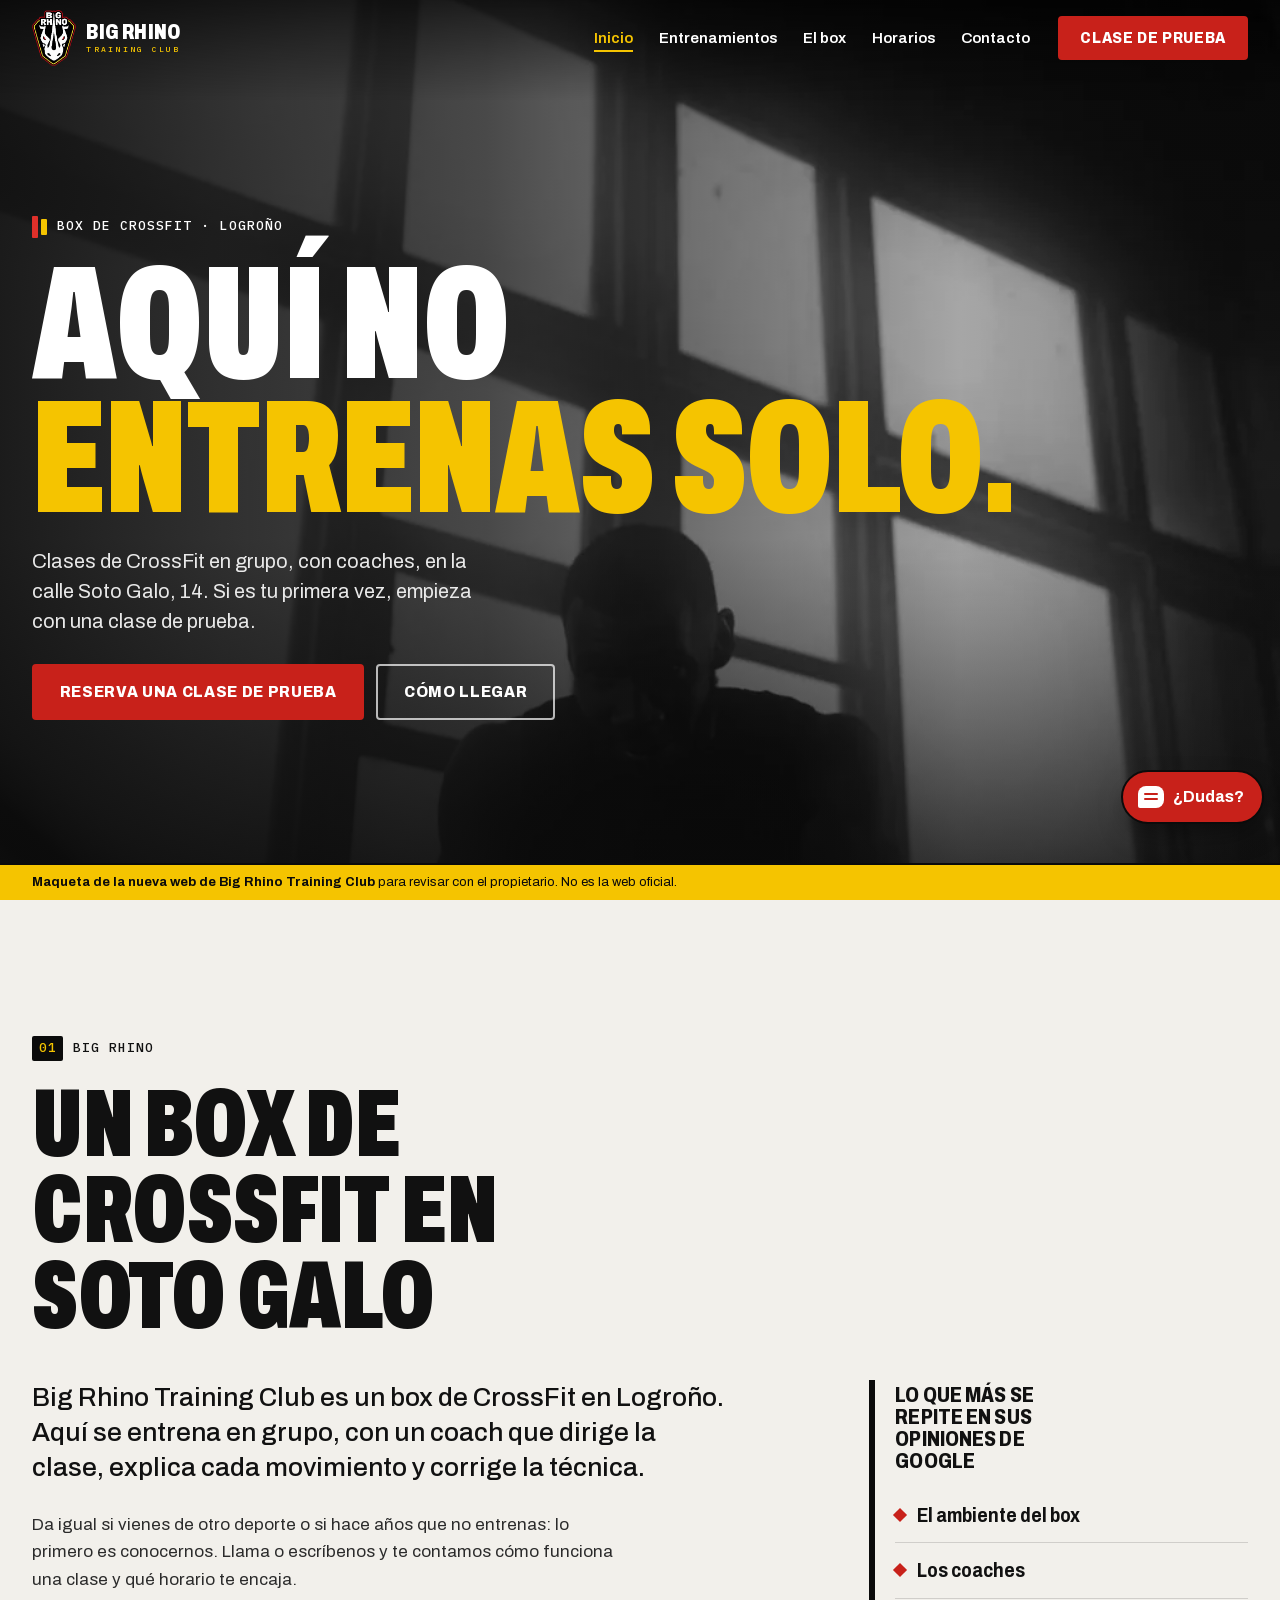
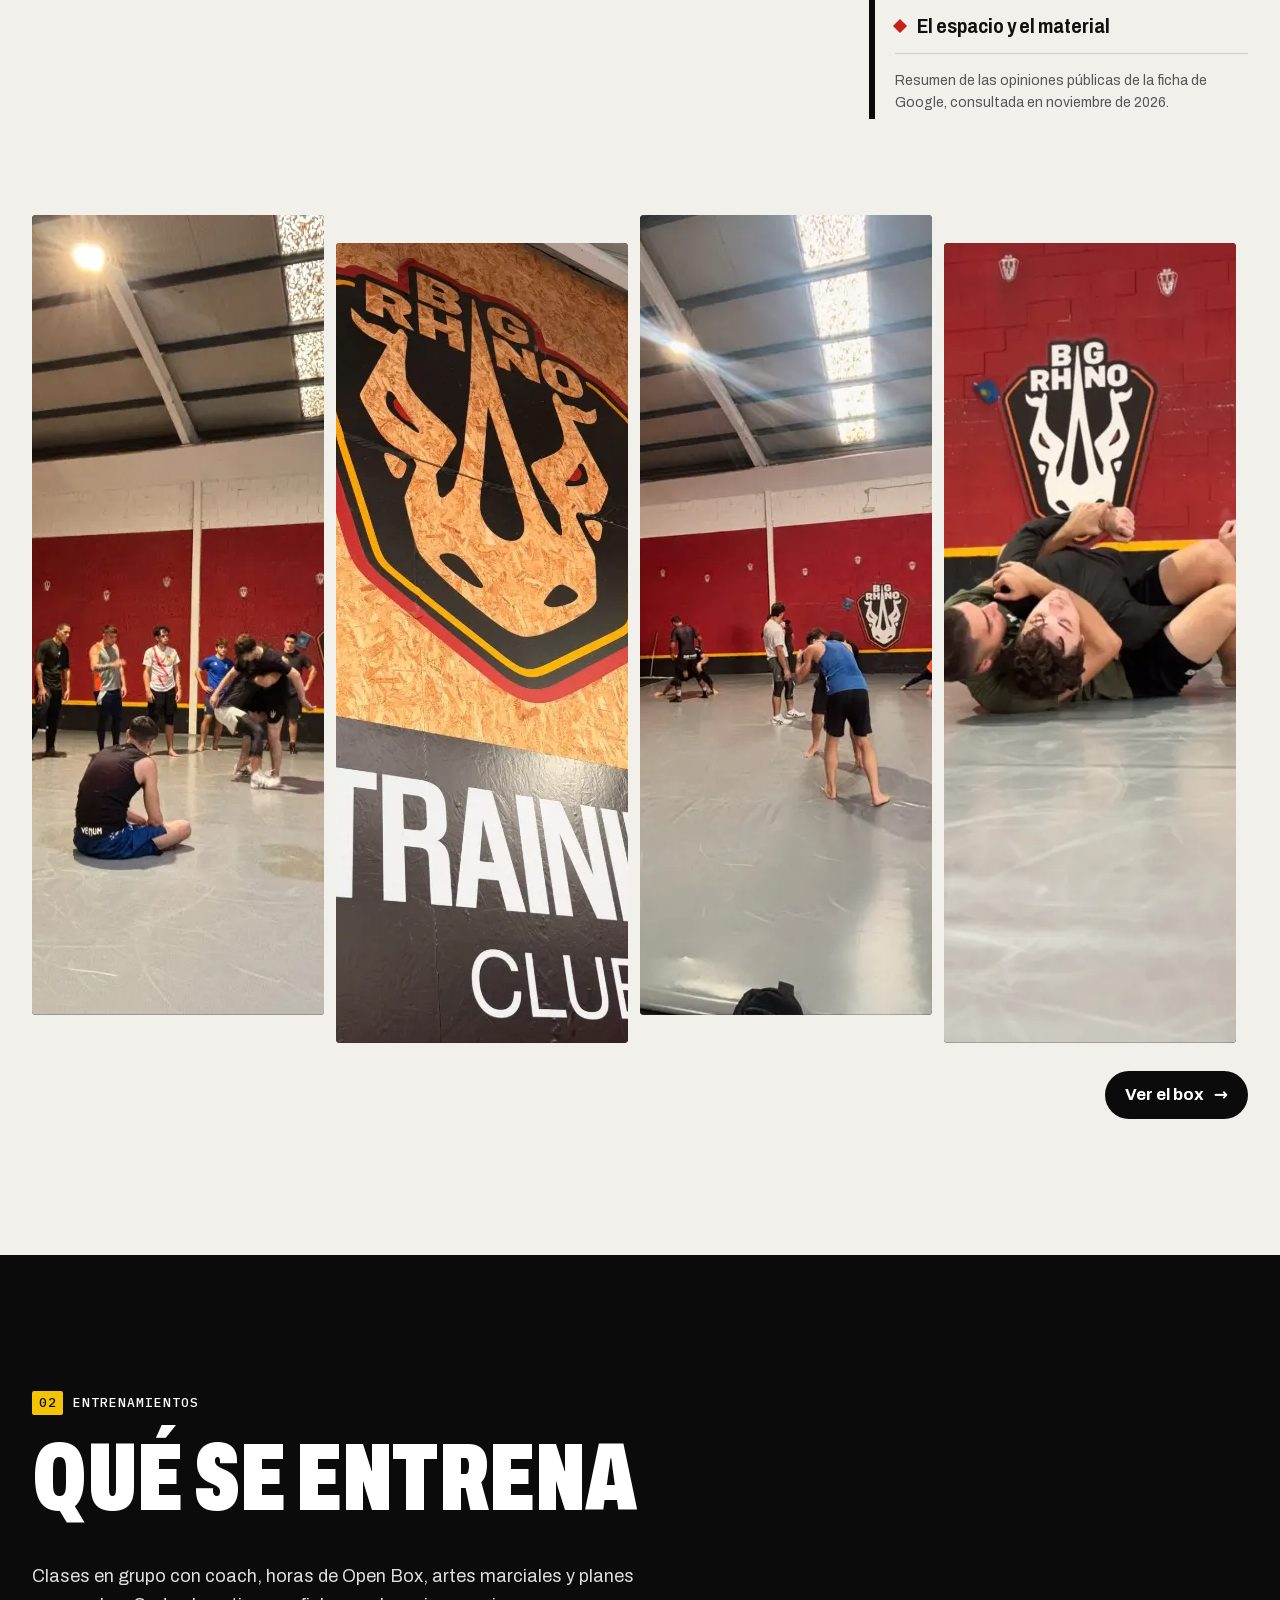
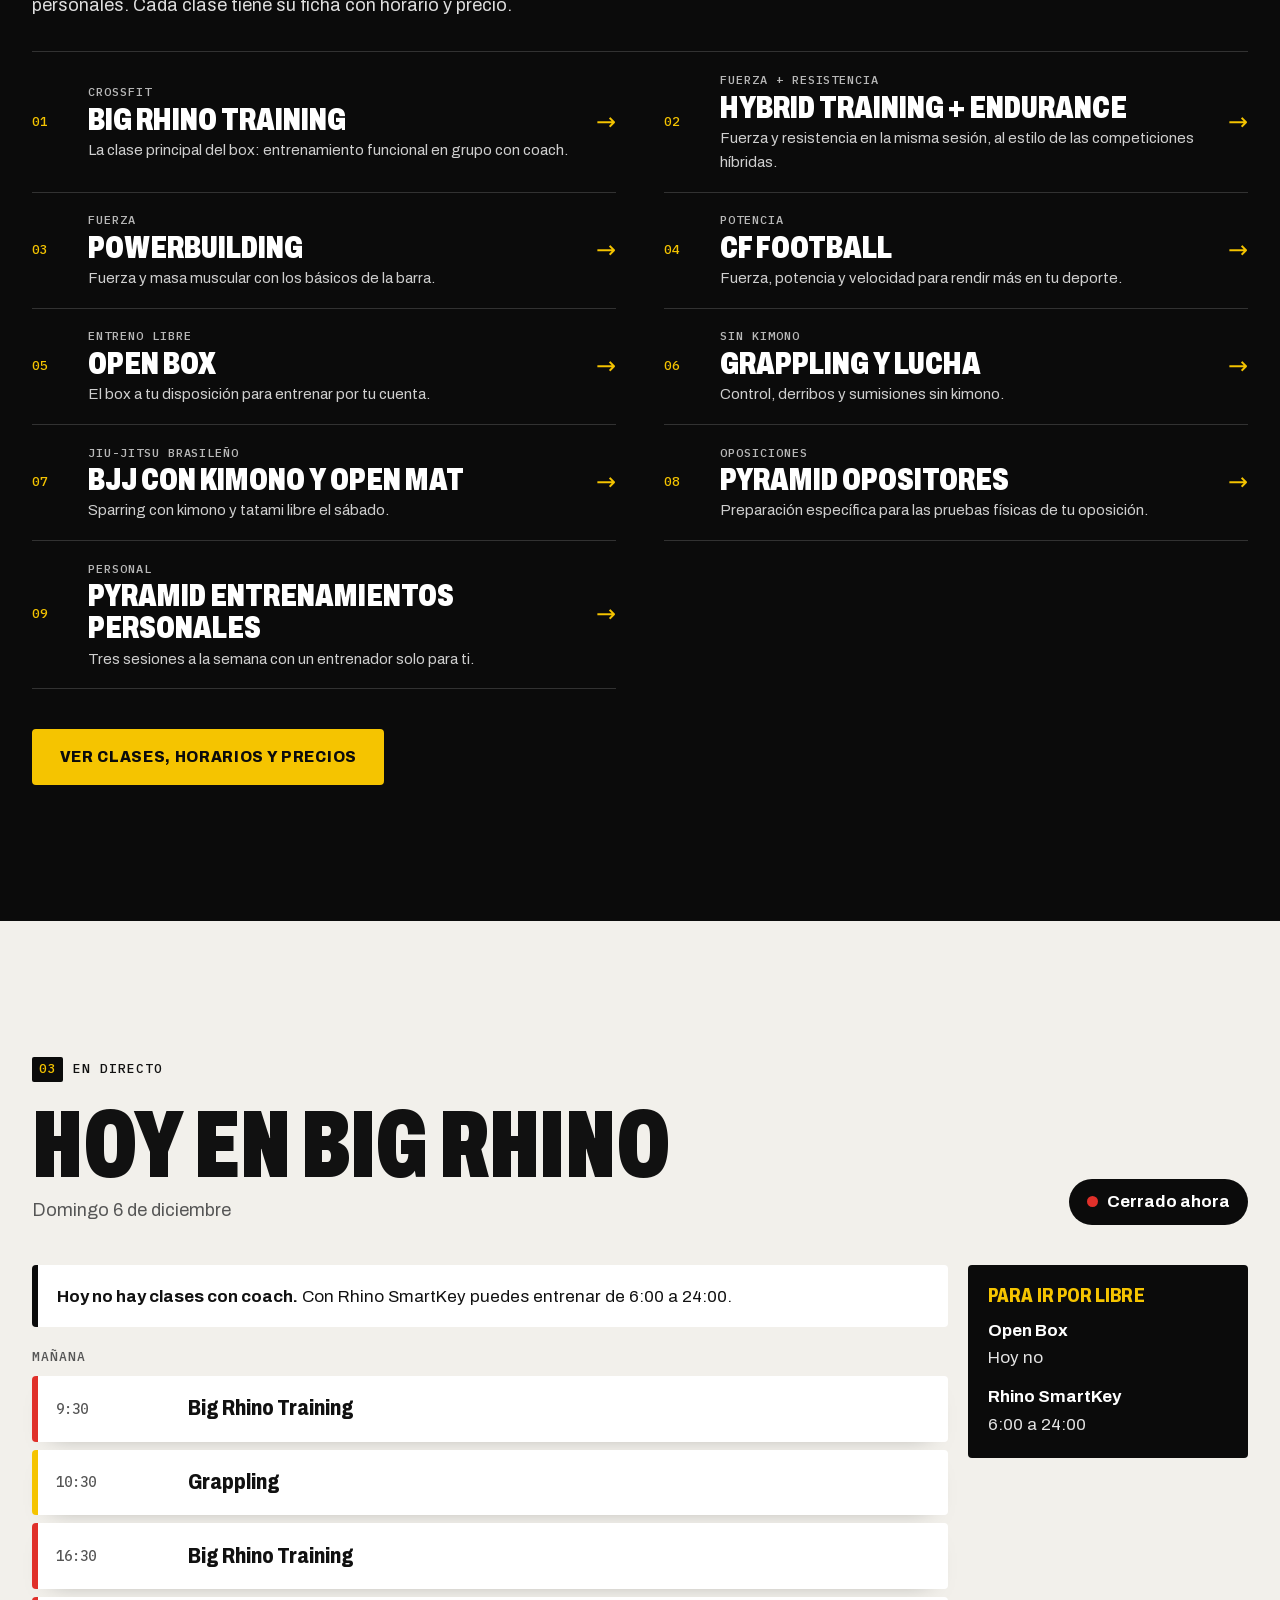
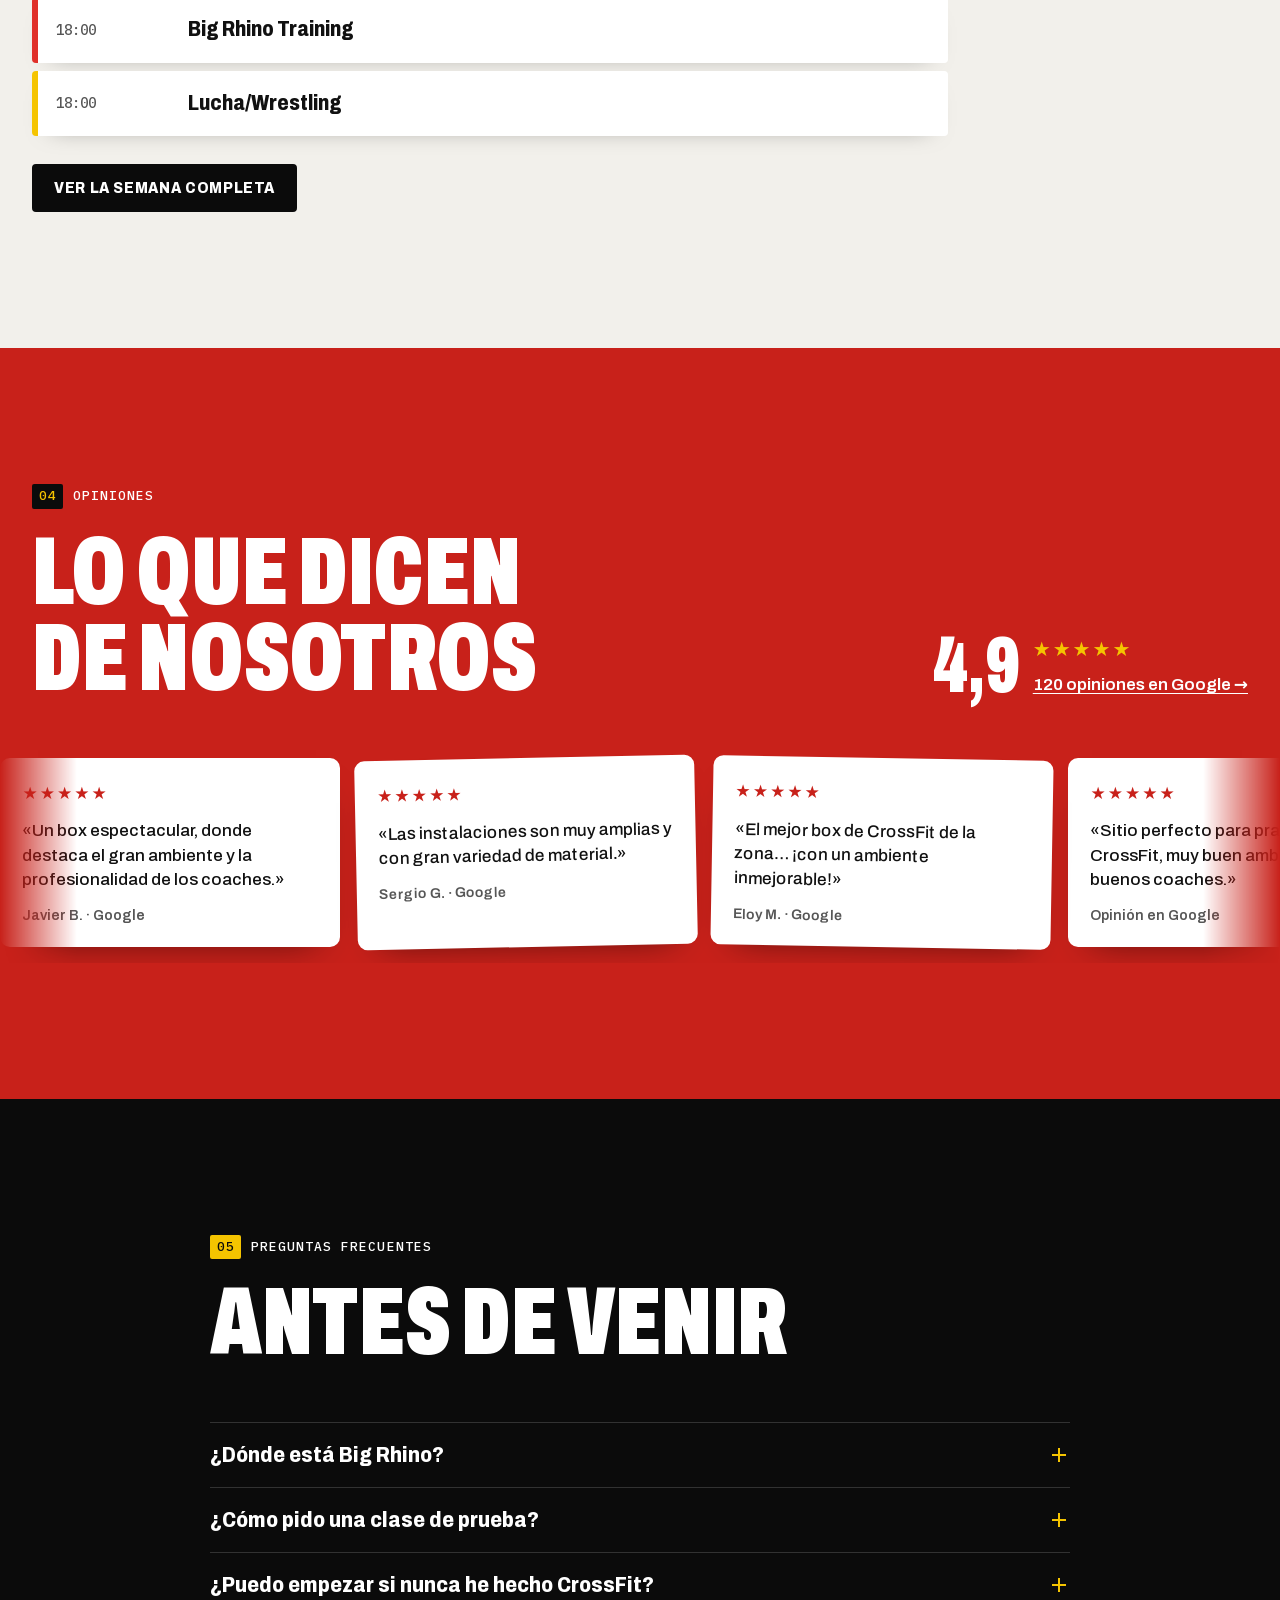
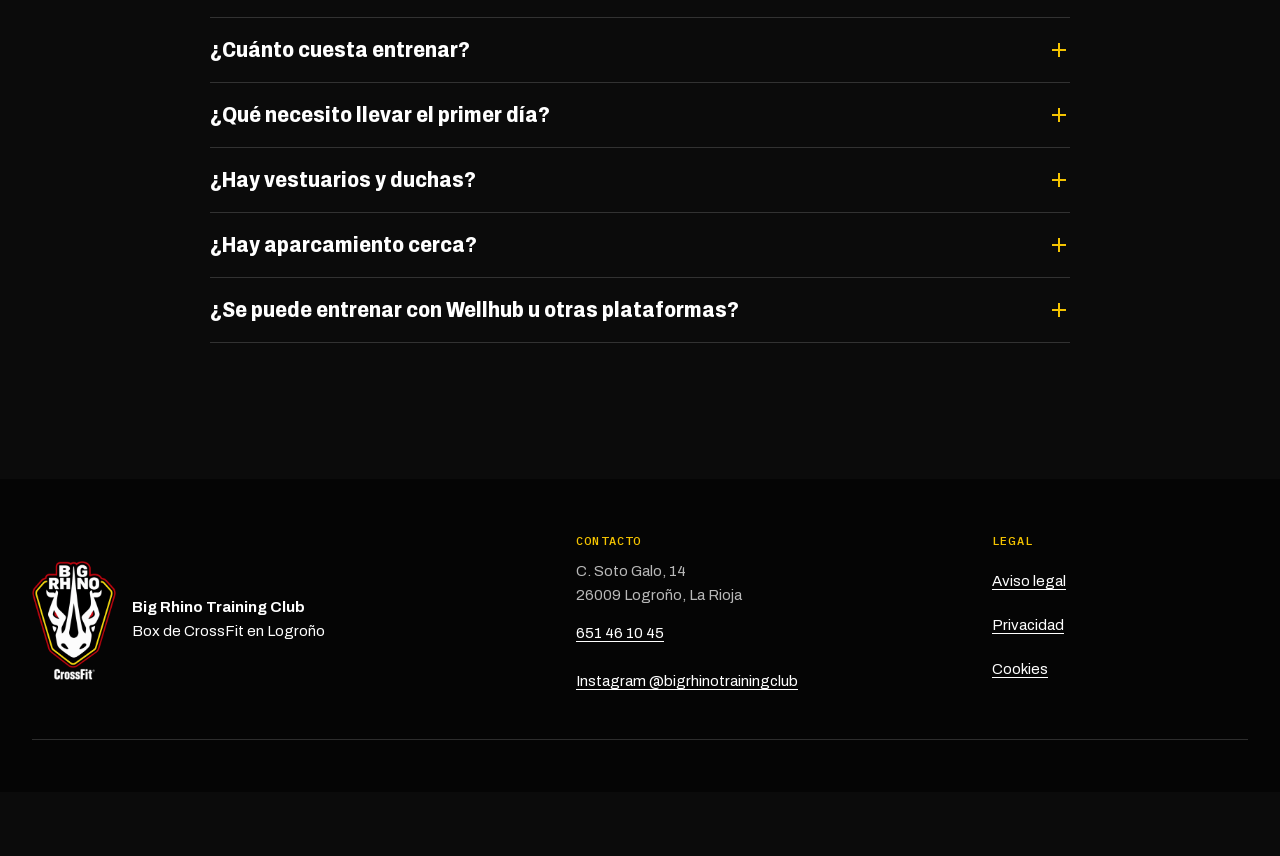
==== commit 7c1c51e3: "Quitar el botón «Saltar animación» de la intro La intro se sigue cortando con cualquier tecla, clic," ====
--- a/index.html
+++ b/index.html
@@ -15,7 +15,7 @@
   <link rel="icon" href="favicon.png" type="image/png">
   <link rel="apple-touch-icon" href="apple-touch-icon.png">
   <link rel="preload" href="assets/fonts/archivo-var-latin.woff2" as="font" type="font/woff2" crossorigin>
-  <link rel="stylesheet" href="assets/css/styles.css?v=29">
+  <link rel="stylesheet" href="assets/css/styles.css?v=30">
   <script src="assets/js/telon.js?v=4"></script>
   <script>
     /* Animación de entrada: una sola vez por navegador y nunca con «reducir movimiento». */
@@ -50,7 +50,7 @@
   <a class="saltar-enlace" href="#contenido">Saltar al contenido</a>
 
   <!-- Animación 3D de entrada: la cámara atraviesa el logo y entra en la web.
-       No bloquea (pointer-events: none), dura 2,3 s, se salta con Esc, clic, rueda o el botón,
+       No bloquea (pointer-events: none), dura 2,3 s, se salta con cualquier tecla, clic, rueda o gesto,
        solo sale en la primera visita y nunca con «reducir movimiento». -->
   <div class="intro" id="intro" aria-hidden="true">
     <div class="intro__escena">
@@ -68,25 +68,23 @@
       </div>
     </div>
   </div>
-  <button class="intro__saltar" id="intro-saltar" type="button">Saltar animación</button>
   <script>
     /* Intro: descarga las capas solo si hace falta, espera a que estén cargadas (máx. 1 s)
        y se retira sola al terminar. Cualquier tecla, clic o rueda la corta. */
     (function () {
-      var d = document.documentElement, intro = document.getElementById('intro'), boton = document.getElementById('intro-saltar');
-      if (!d.classList.contains('con-intro')) { intro.remove(); boton.remove(); return; }
+      var d = document.documentElement, intro = document.getElementById('intro');
+      if (!d.classList.contains('con-intro')) { intro.remove(); return; }
       try { localStorage.setItem('br-intro', '1'); } catch (e) {}
       var imgs = [].slice.call(intro.querySelectorAll('img[data-src]')), hecho = false, empezada = false;
-      function quitar() { d.classList.remove('con-intro', 'intro-en-marcha'); intro.remove(); boton.remove(); }
+      function quitar() { d.classList.remove('con-intro', 'intro-en-marcha'); intro.remove(); }
       function terminar(rapido) {
         if (hecho) return; hecho = true;
         ['keydown', 'pointerdown', 'wheel', 'touchmove'].forEach(function (t) { removeEventListener(t, cortar); });
-        if (rapido === true) { intro.classList.add('intro--fuera'); boton.classList.add('intro--fuera'); setTimeout(quitar, 260); }
+        if (rapido === true) { intro.classList.add('intro--fuera'); setTimeout(quitar, 260); }
         else quitar();
       }
       function cortar() { terminar(true); }
       ['keydown', 'pointerdown', 'wheel', 'touchmove'].forEach(function (t) { addEventListener(t, cortar, { passive: true }); });
-      boton.addEventListener('click', cortar);
       function empezar() {
         if (empezada || hecho) return; empezada = true;
         intro.classList.add('intro--lista'); d.classList.add('intro-en-marcha');
--- a/assets/css/styles.css
+++ b/assets/css/styles.css
@@ -170,19 +170,12 @@
 /* Vuelo 3D a través del logo. Capas del escudo separadas en profundidad:
    canto (copias oscuras de la base) · base roja y negra · anillo amarillo · rinoceronte.
    La cámara se acerca, cada capa pasa por delante y la web aparece a través del anillo. */
-.intro, .intro__saltar { display: none; }
+.intro { display: none; }
 .con-intro .intro {
   position: fixed; inset: 0; z-index: 200; display: block;
   background: var(--negro);
   pointer-events: none; /* nunca bloquea clics ni el desplazamiento */
   animation: intro-salvavidas 0s linear 3.4s forwards; /* por si algo falla, desaparece igual */
-}
-.con-intro .intro__saltar {
-  display: block; position: fixed; z-index: 201; right: 16px; bottom: calc(16px + env(safe-area-inset-bottom));
-  min-height: 44px; padding: .5em 1em; background: rgba(0, 0, 0, .35); color: var(--blanco);
-  border: 1px solid rgba(255, 255, 255, .55); border-radius: var(--radio);
-  font-family: var(--texto); font-weight: 600; font-size: .9375rem;
-  animation: intro-salvavidas 0s linear 3.4s forwards;
 }
 .intro__escena {
   position: absolute; inset: 0; display: grid; place-items: center; overflow: hidden;
@@ -238,9 +231,9 @@
   100% { transform: scale(1); }
 }
 @keyframes intro-salvavidas { to { opacity: 0; visibility: hidden; } }
-.con-intro .intro.intro--fuera, .con-intro .intro__saltar.intro--fuera { animation: intro-salida .25s ease-out forwards !important; }
+.con-intro .intro.intro--fuera { animation: intro-salida .25s ease-out forwards !important; }
 @keyframes intro-salida { to { opacity: 0; visibility: hidden; } }
-@media (prefers-reduced-motion: reduce) { .intro, .intro__saltar { display: none !important; } }
+@media (prefers-reduced-motion: reduce) { .intro { display: none !important; } }
 
 /* ------------------------------------------------------------ cabecera */
 .cabecera {
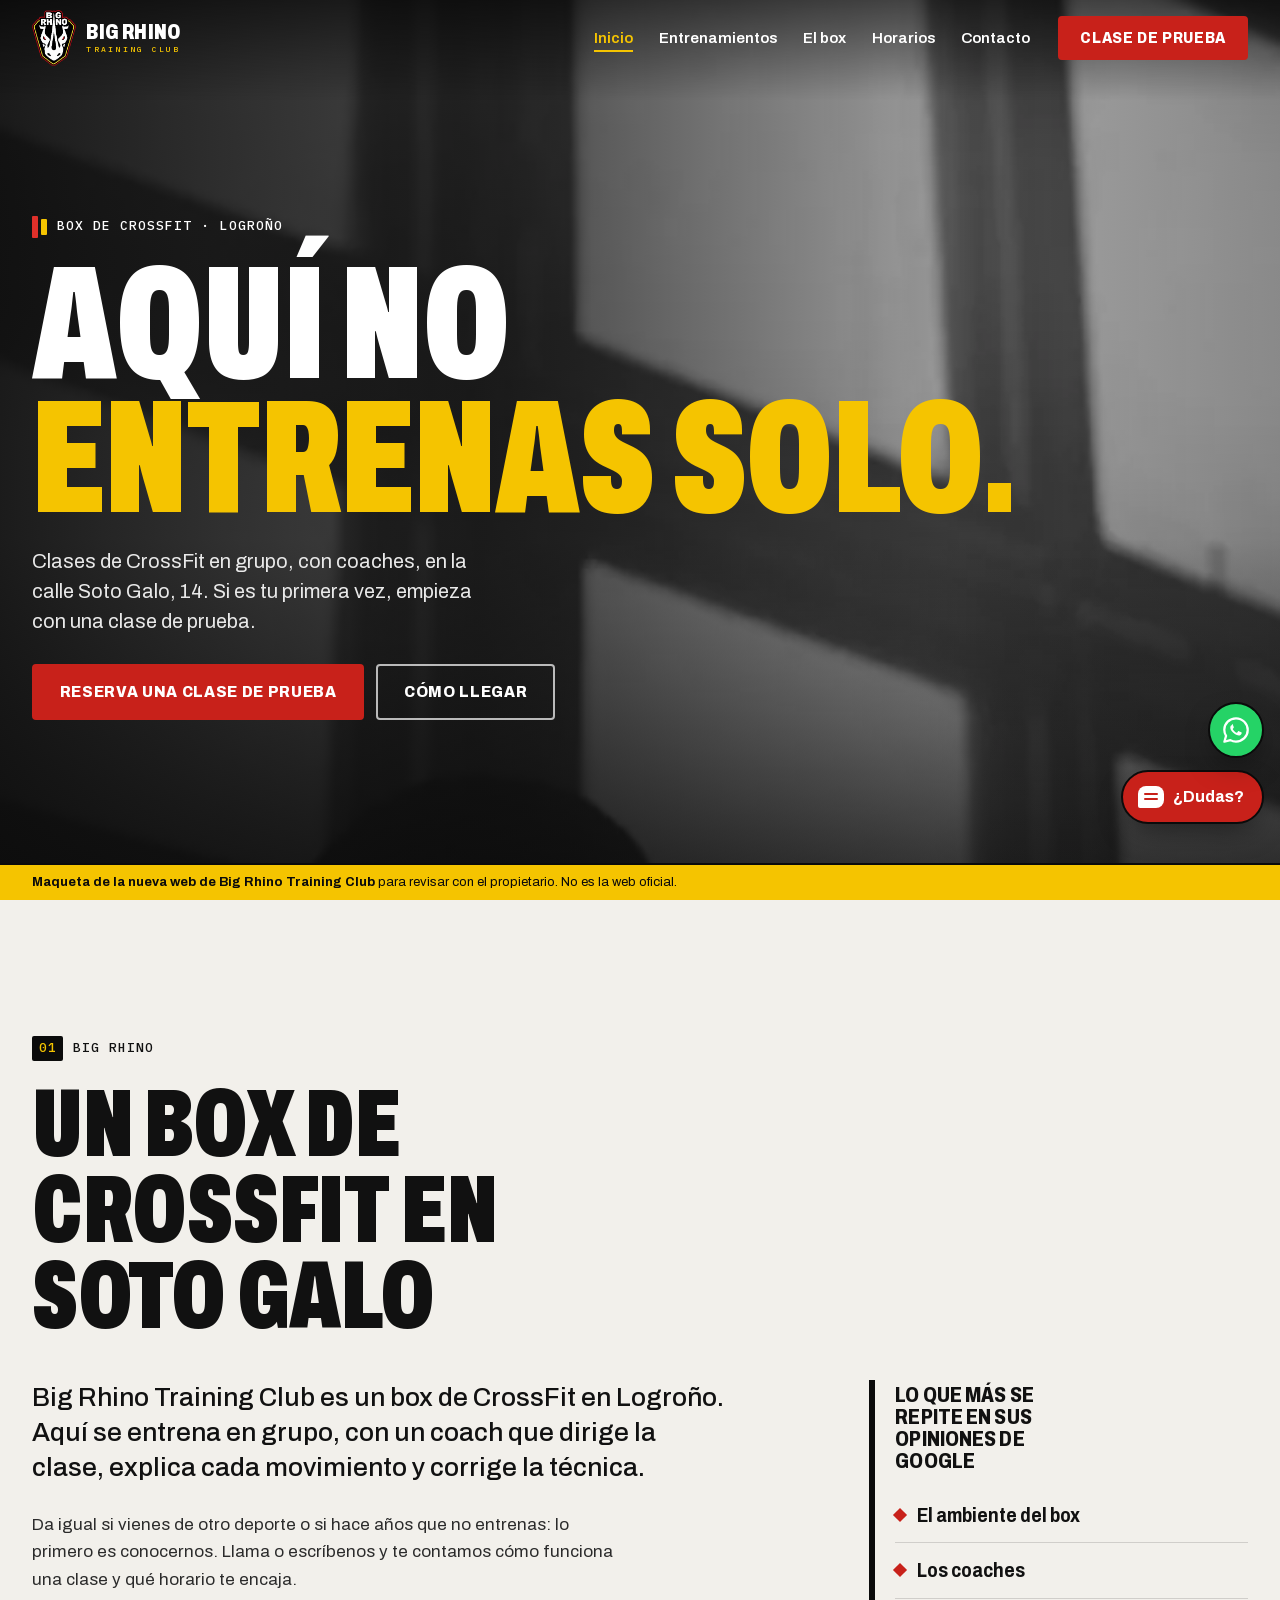
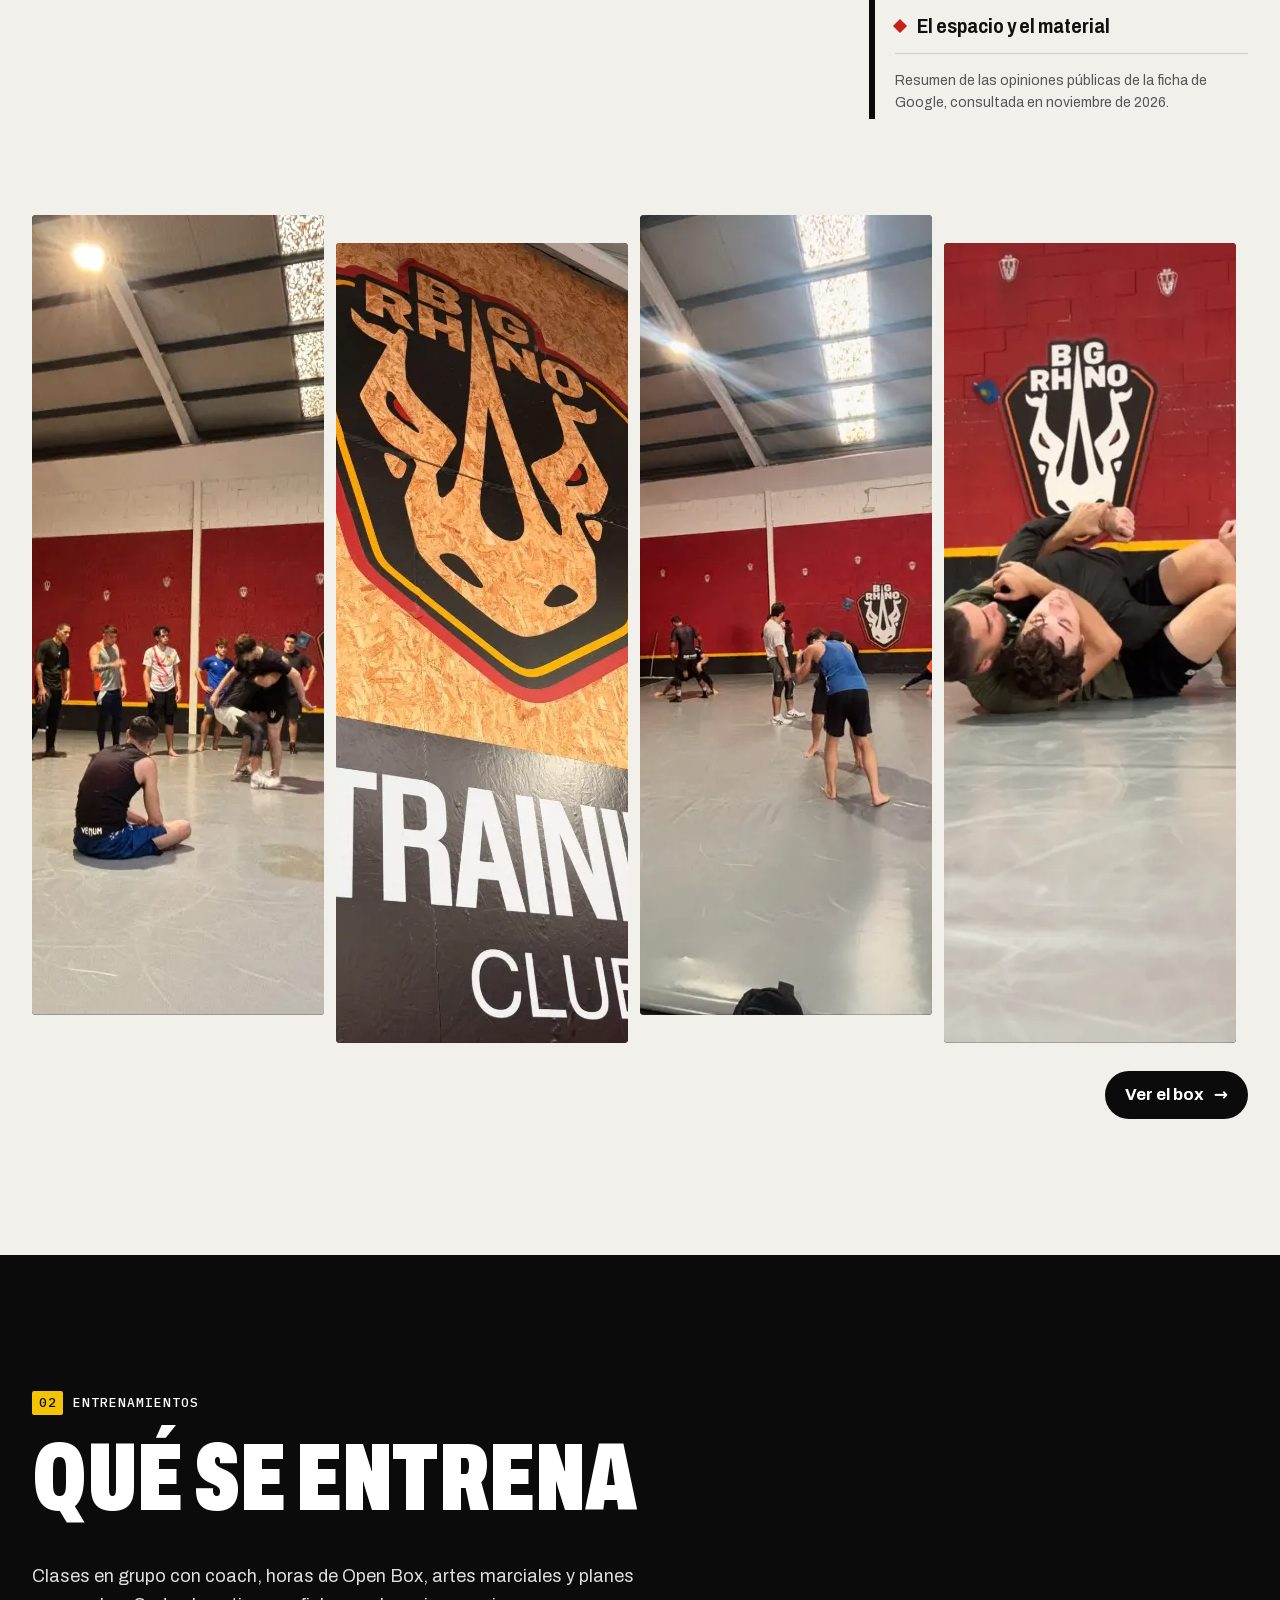
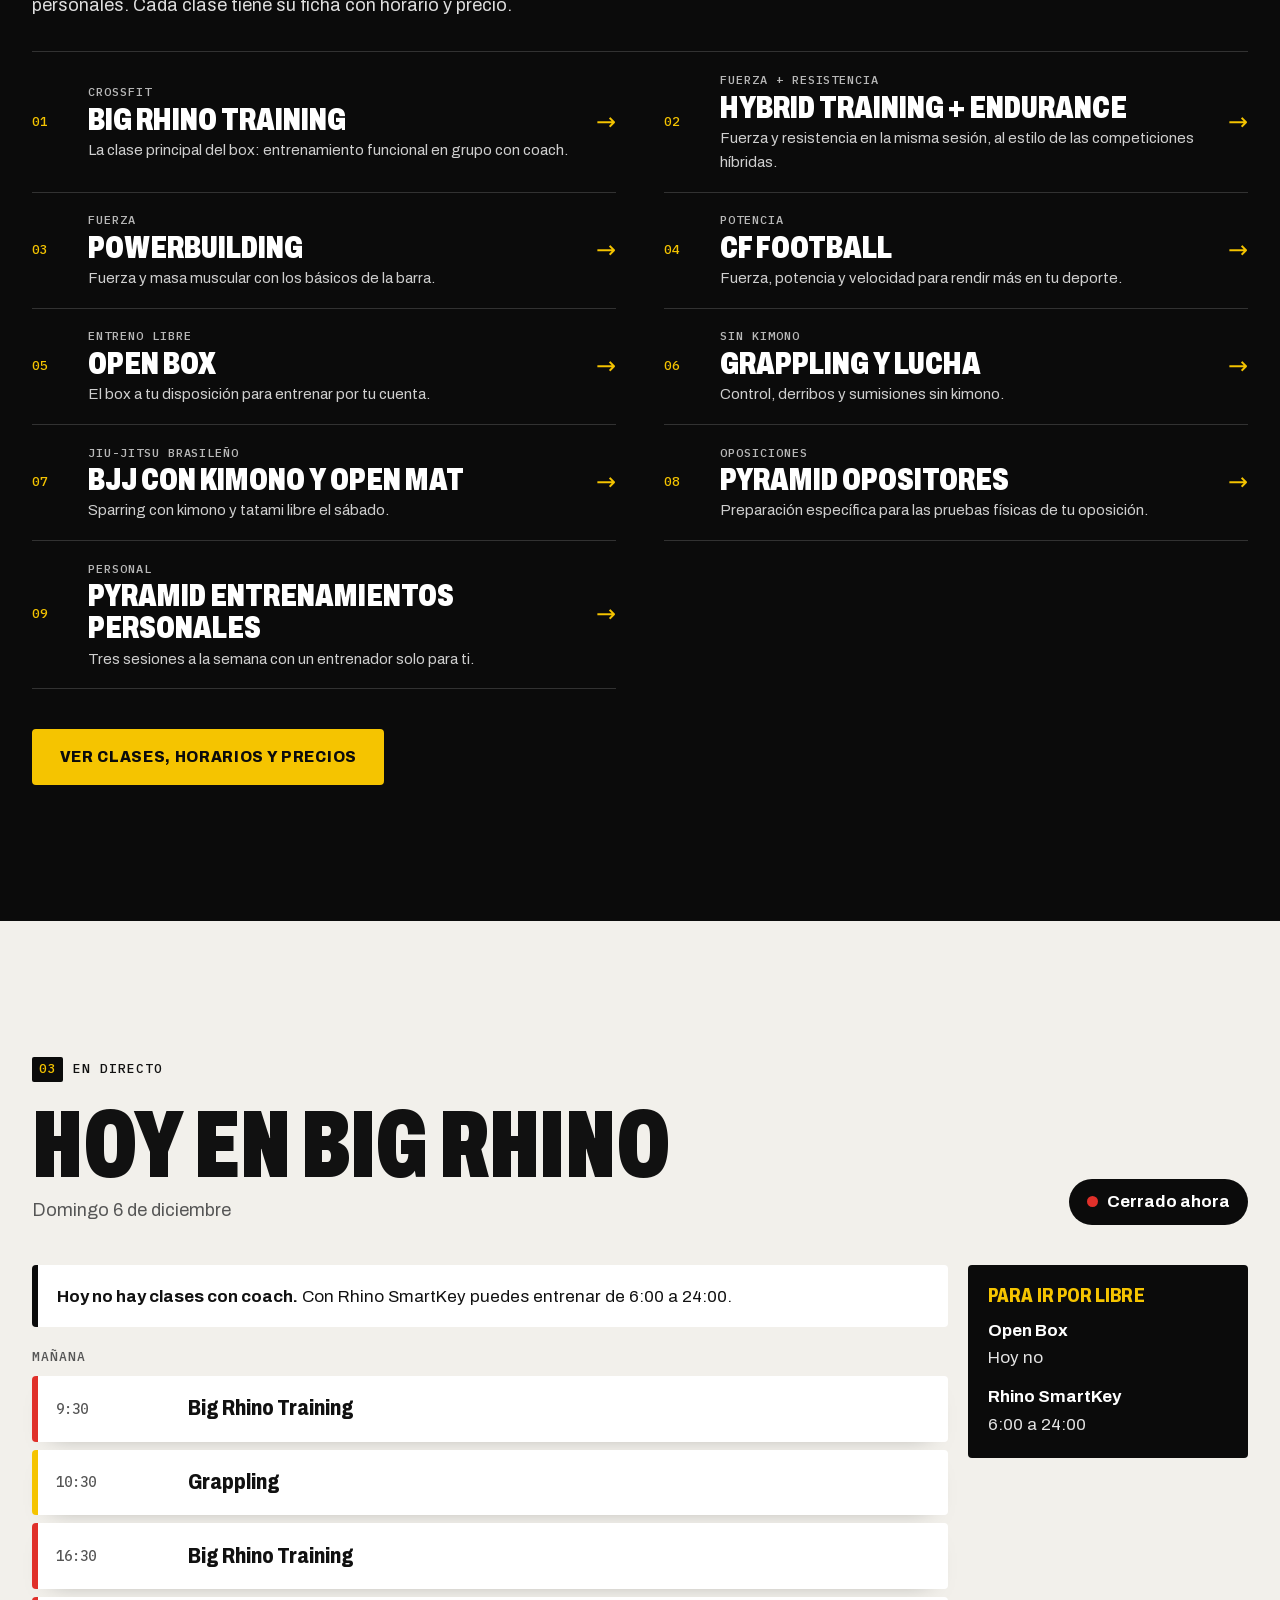
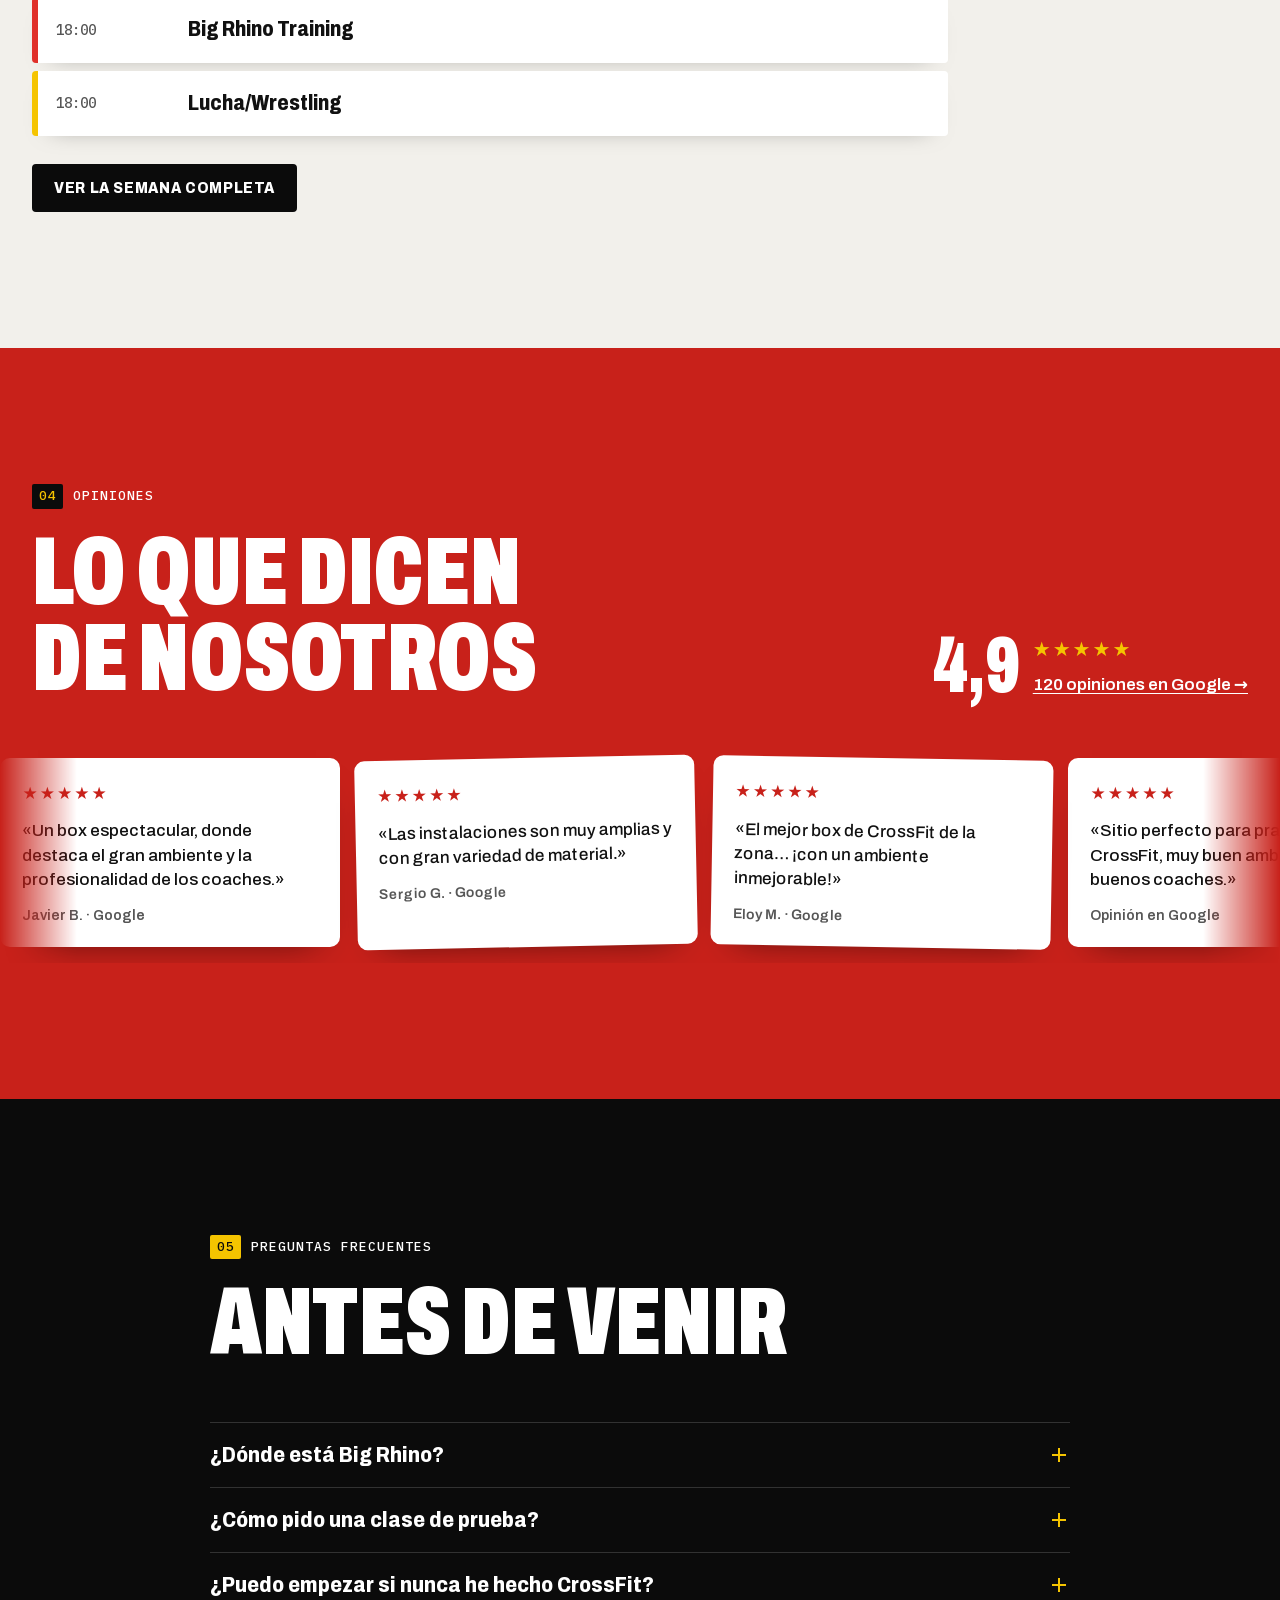
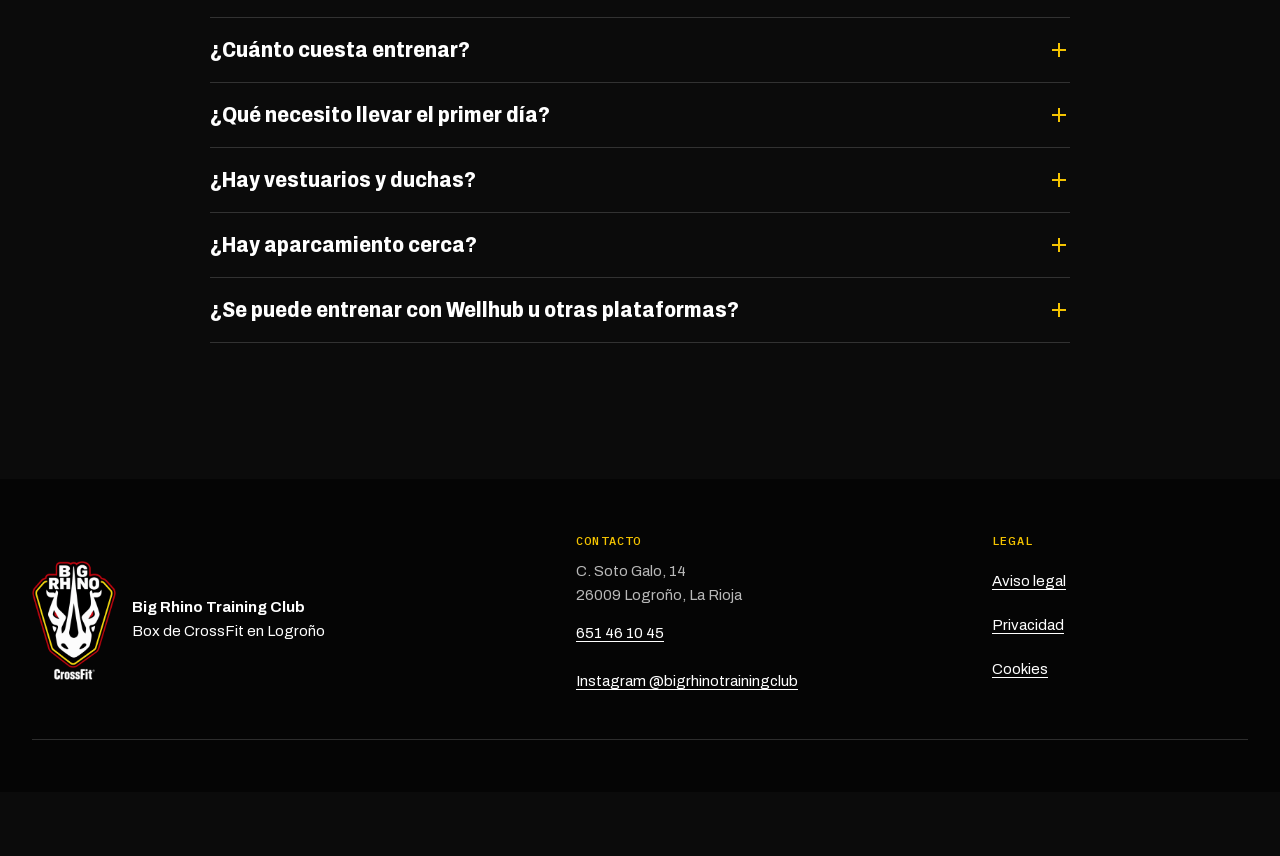
==== commit 372ecb84: "Botón flotante de WhatsApp y formulario al número del box El botón verde va encima de «¿Dudas?» y ab" ====
--- a/index.html
+++ b/index.html
@@ -15,7 +15,7 @@
   <link rel="icon" href="favicon.png" type="image/png">
   <link rel="apple-touch-icon" href="apple-touch-icon.png">
   <link rel="preload" href="assets/fonts/archivo-var-latin.woff2" as="font" type="font/woff2" crossorigin>
-  <link rel="stylesheet" href="assets/css/styles.css?v=30">
+  <link rel="stylesheet" href="assets/css/styles.css?v=32">
   <script src="assets/js/telon.js?v=4"></script>
   <script>
     /* Animación de entrada: una sola vez por navegador y nunca con «reducir movimiento». */
@@ -271,8 +271,8 @@
     </div>
   </footer>
 
-  <script src="assets/js/config.js?v=15"></script>
-  <script src="assets/js/main.js?v=23" defer></script>
-  <script src="assets/js/asistente.js?v=2" defer></script>
+  <script src="assets/js/config.js?v=16"></script>
+  <script src="assets/js/main.js?v=24" defer></script>
+  <script src="assets/js/asistente.js?v=3" defer></script>
 </body>
 </html>
--- a/assets/css/styles.css
+++ b/assets/css/styles.css
@@ -172,7 +172,7 @@
    La cámara se acerca, cada capa pasa por delante y la web aparece a través del anillo. */
 .intro { display: none; }
 .con-intro .intro {
-  position: fixed; inset: 0; z-index: 200; display: block;
+  position: fixed; inset: -25vh 0; z-index: 200; display: block; /* sobresale: en el móvil tapa también lo que queda tras la barra del navegador */
   background: var(--negro);
   pointer-events: none; /* nunca bloquea clics ni el desplazamiento */
   animation: intro-salvavidas 0s linear 3.4s forwards; /* por si algo falla, desaparece igual */
@@ -789,10 +789,9 @@
    página empieza tapada y el telón se retira hacia arriba.
    ========================================================================= */
 html.telon-cierra body::before, html.telon-entrada body::before {
-  content: ""; position: fixed; inset: 0; z-index: 400; pointer-events: none;
+  content: ""; position: fixed; inset: -25vh 0; z-index: 400; pointer-events: none;
   background:
-    linear-gradient(90deg, var(--rojo-vivo) 0 70%, var(--amarillo) 70%) top / 100% 8px no-repeat,
-    linear-gradient(90deg, var(--amarillo) 0 30%, var(--rojo-vivo) 30%) bottom / 100% 8px no-repeat,
+    linear-gradient(90deg, var(--rojo-vivo) 0 70%, var(--amarillo) 70%) 0 25vh / 100% 8px no-repeat,
     var(--negro);
   will-change: transform;
 }
@@ -821,7 +820,7 @@
    página llega con un ligero zoom de vuelta. Unos 1,7 s; se corta con cualquier
    tecla, clic o gesto. */
 html.telon-inicio body::before {
-  content: ""; position: fixed; inset: 0; z-index: 400; pointer-events: none;
+  content: ""; position: fixed; inset: -25vh 0; z-index: 400; pointer-events: none;
   background: var(--negro);
   animation: telon-fondo-abre .45s cubic-bezier(.4, 0, .2, 1) 1.12s both;
 }
@@ -1081,6 +1080,23 @@
 }
 @media (prefers-reduced-motion: reduce) { .asis, .asis__escribiendo span { animation: none; } }
 
+/* Botón flotante de WhatsApp, encima de «¿Dudas?» (lo crea asistente.js si hay
+   `whatsapp` en config.js). Verde WhatsApp con borde negro como el resto. */
+.wa-flota {
+  position: fixed; z-index: 150; right: max(16px, env(safe-area-inset-right, 0px)); bottom: calc(82px + env(safe-area-inset-bottom, 0px));
+  display: grid; place-items: center; width: 56px; height: 56px;
+  background: #25d366; color: var(--blanco); border: 2px solid var(--negro); border-radius: 50%;
+  box-shadow: 0 12px 30px -10px rgba(0, 0, 0, .55);
+  transition: transform .2s var(--ease-salida), background-color .2s;
+}
+.wa-flota:hover { background: #1ebe5b; transform: translateY(-2px); }
+.wa-flota:focus-visible { outline: 3px solid var(--amarillo); outline-offset: 3px; }
+.wa-flota__icono { width: 30px; height: 30px; }
+.borrador .wa-flota { bottom: calc(142px + env(safe-area-inset-bottom, 0px)); }
+.asis-abierto .wa-flota { display: none; }
+.asis__boton--wa { background: #25d366; color: var(--negro); }
+.asis__boton--wa:hover { background: #1ebe5b; }
+
 /* =========================================================================
    INICIO: tira de fotos del box
    ========================================================================= */
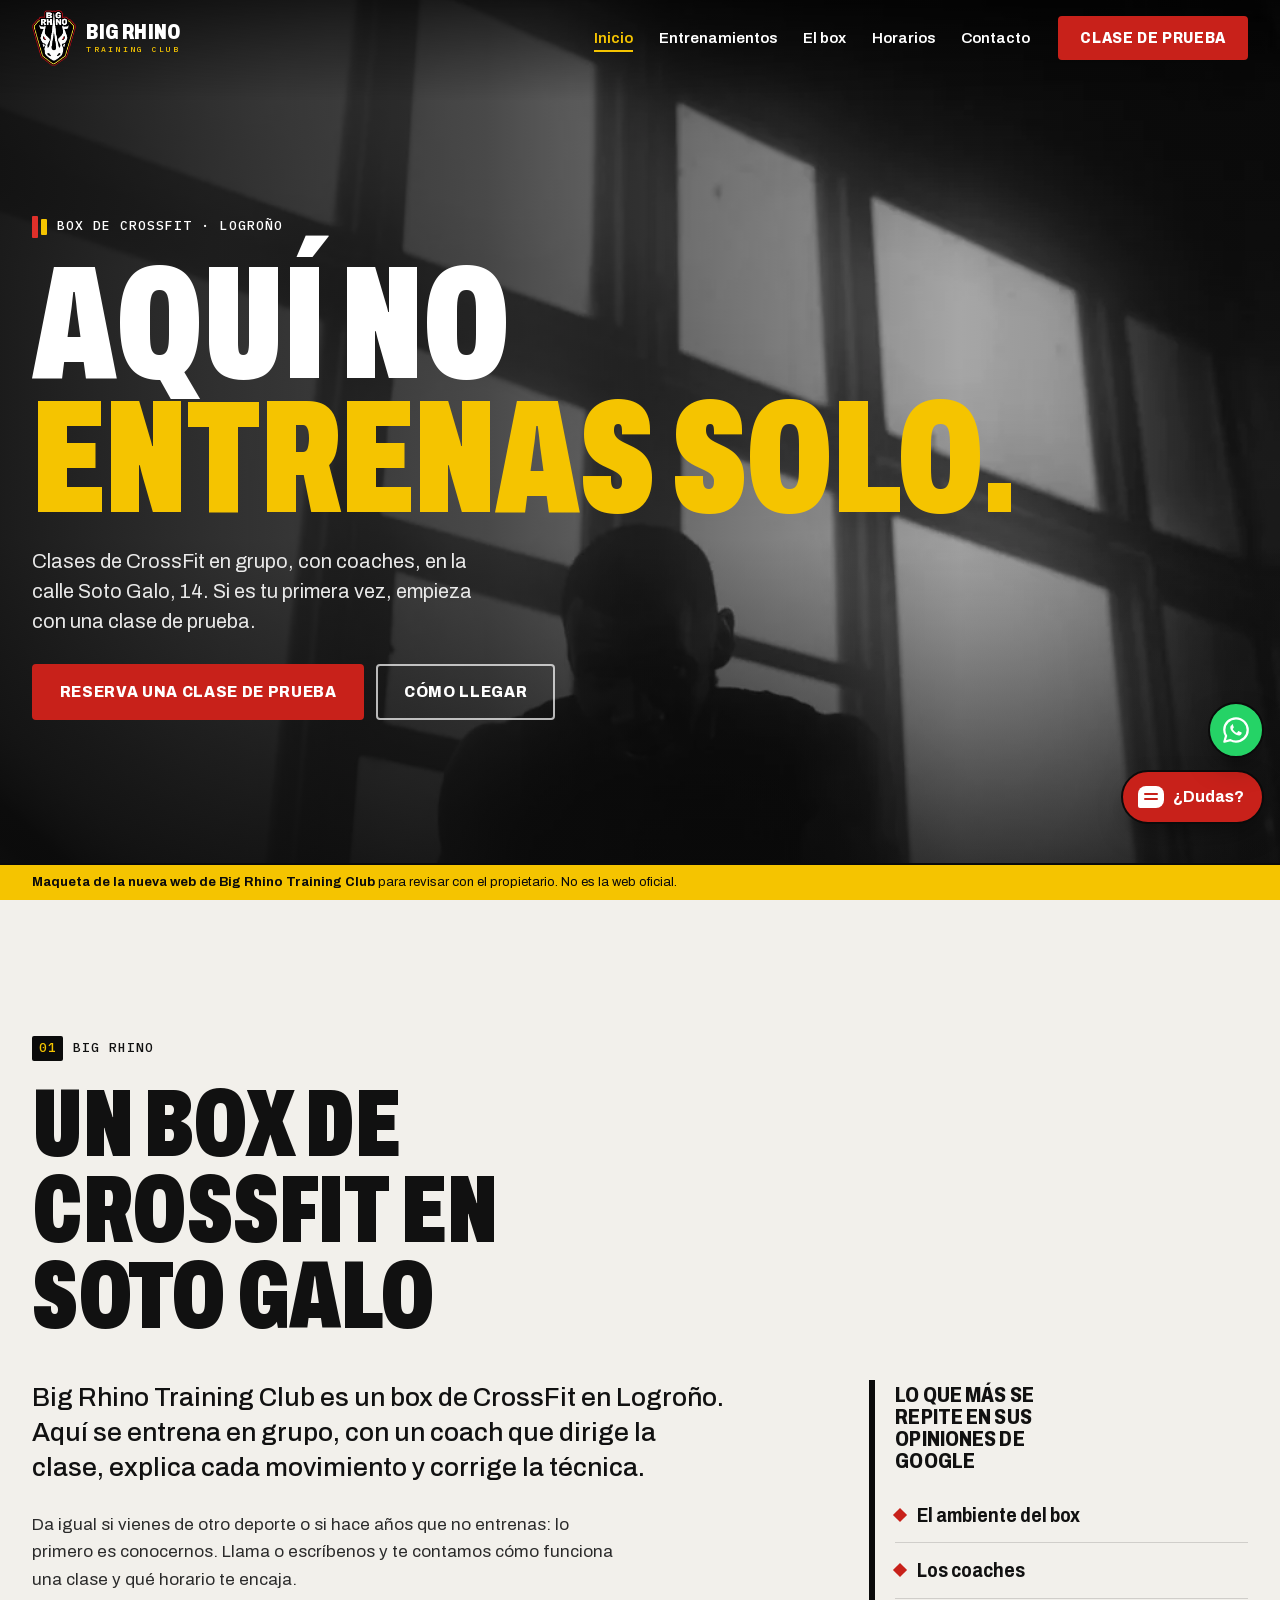
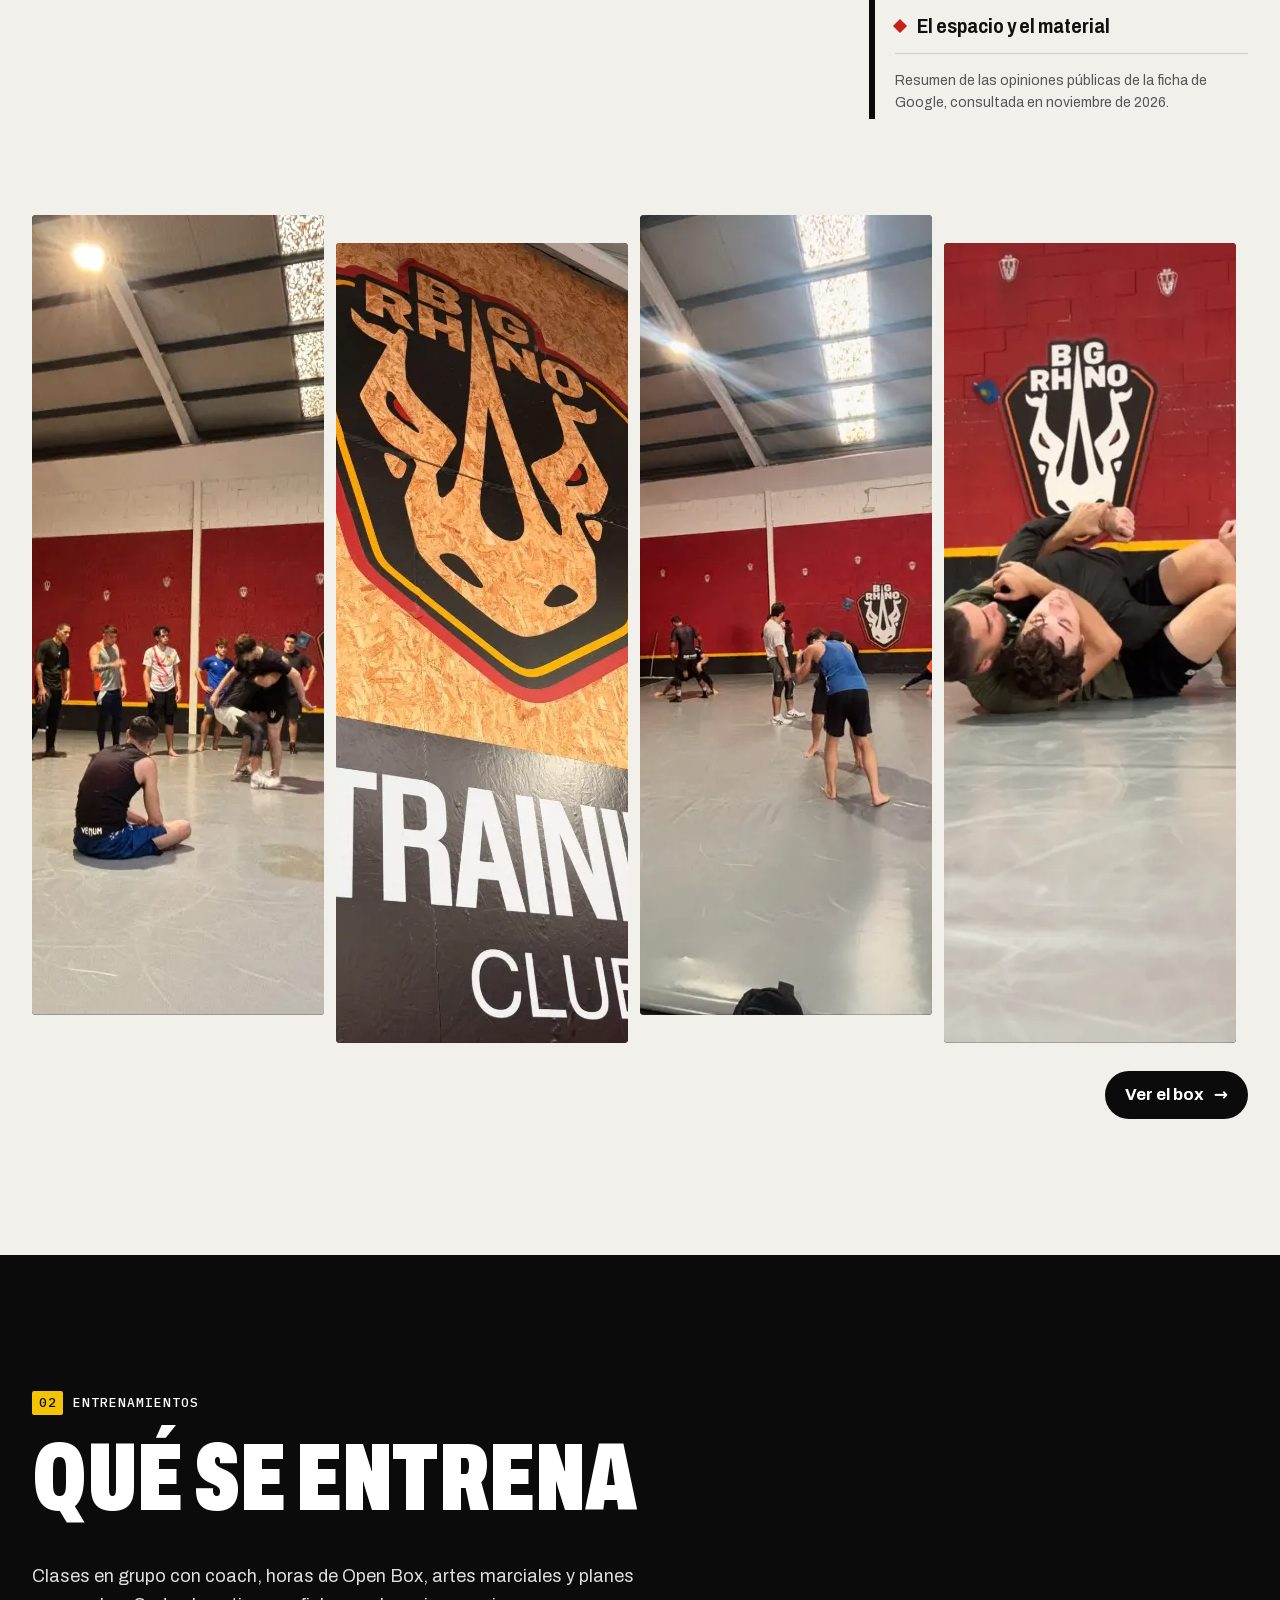
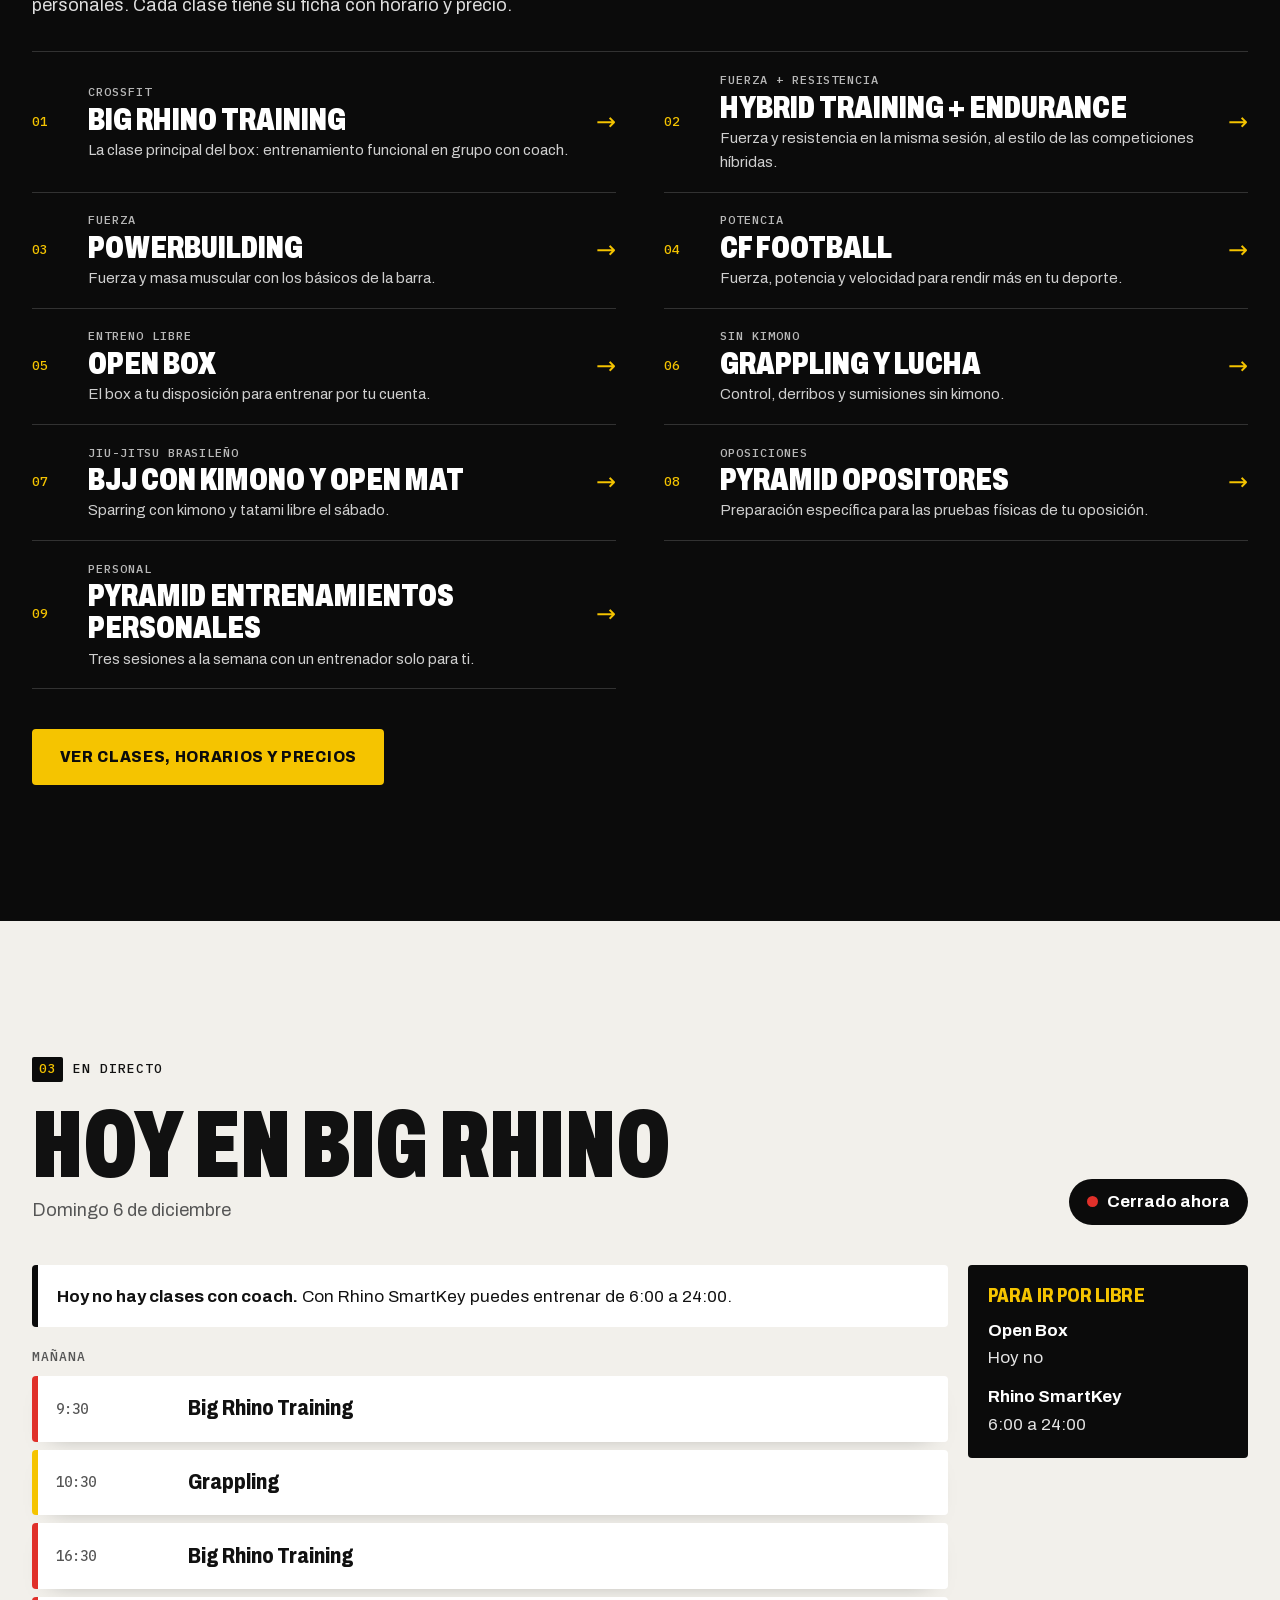
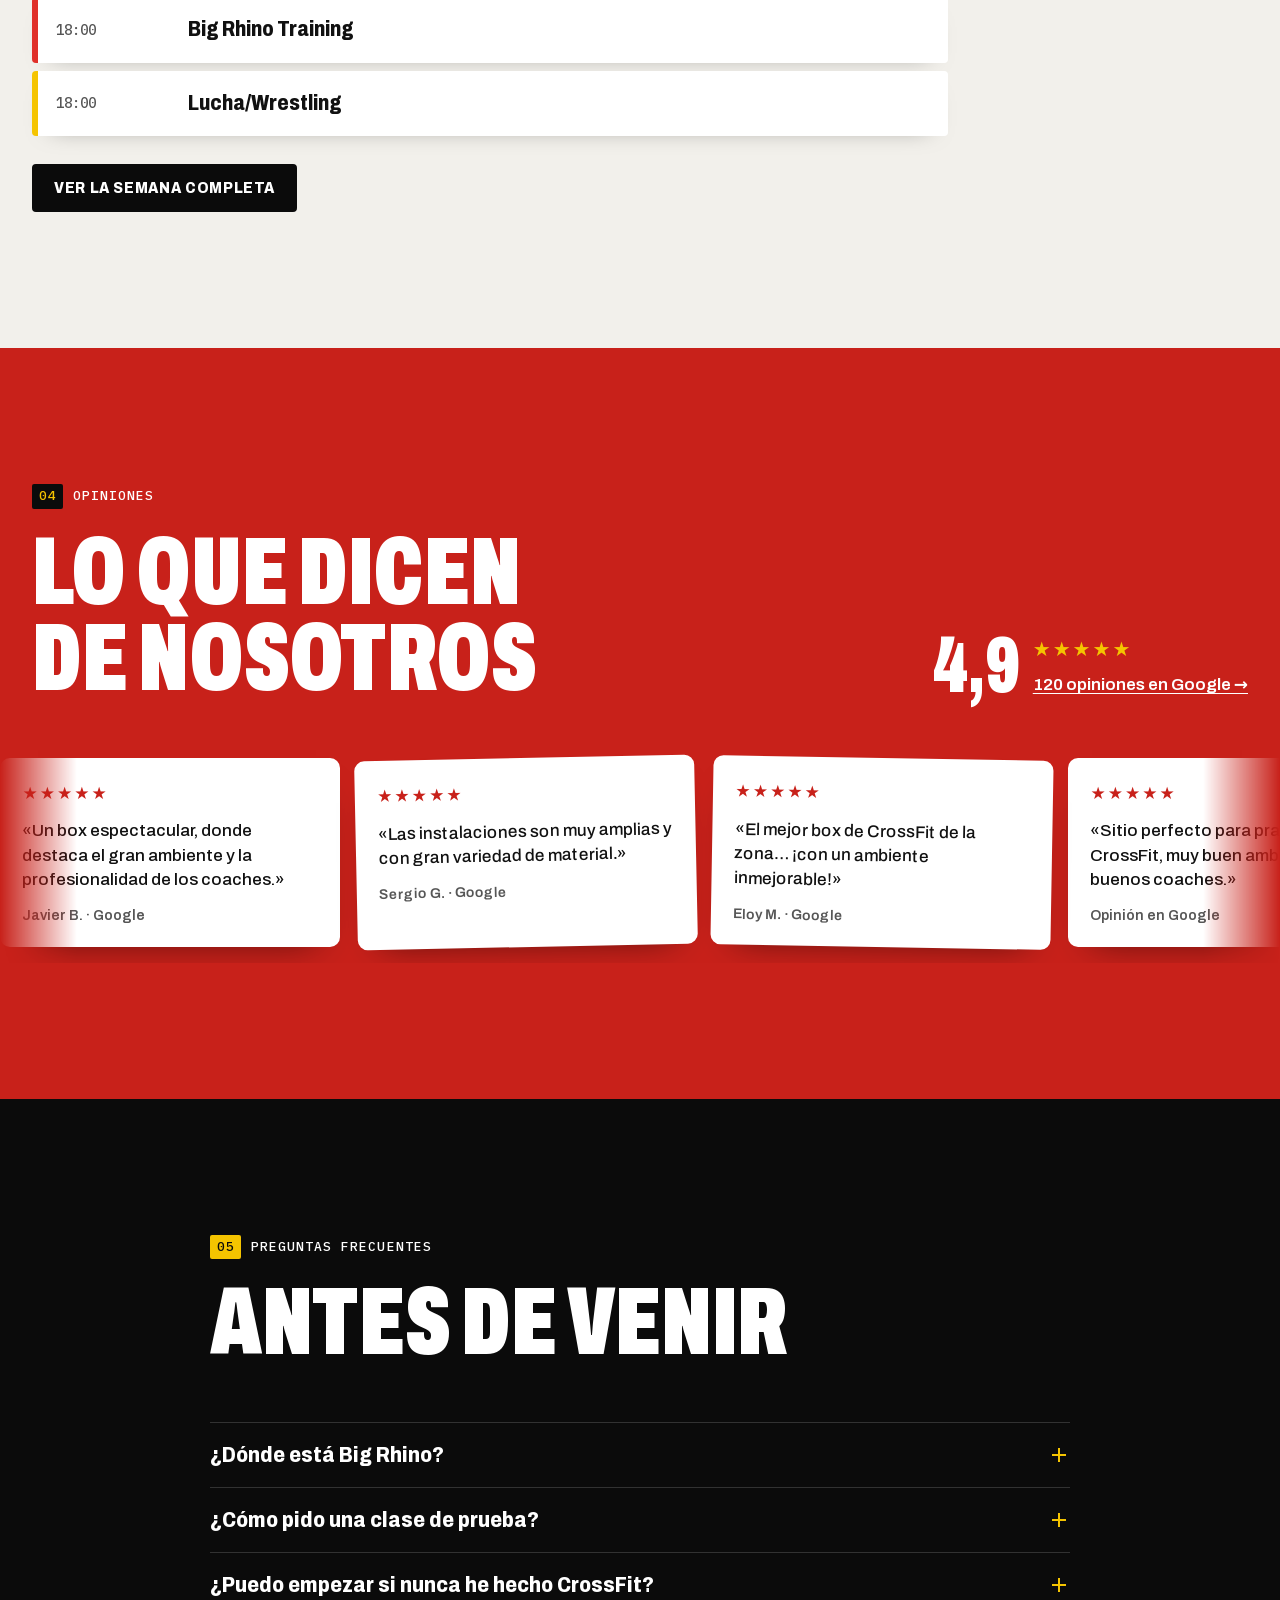
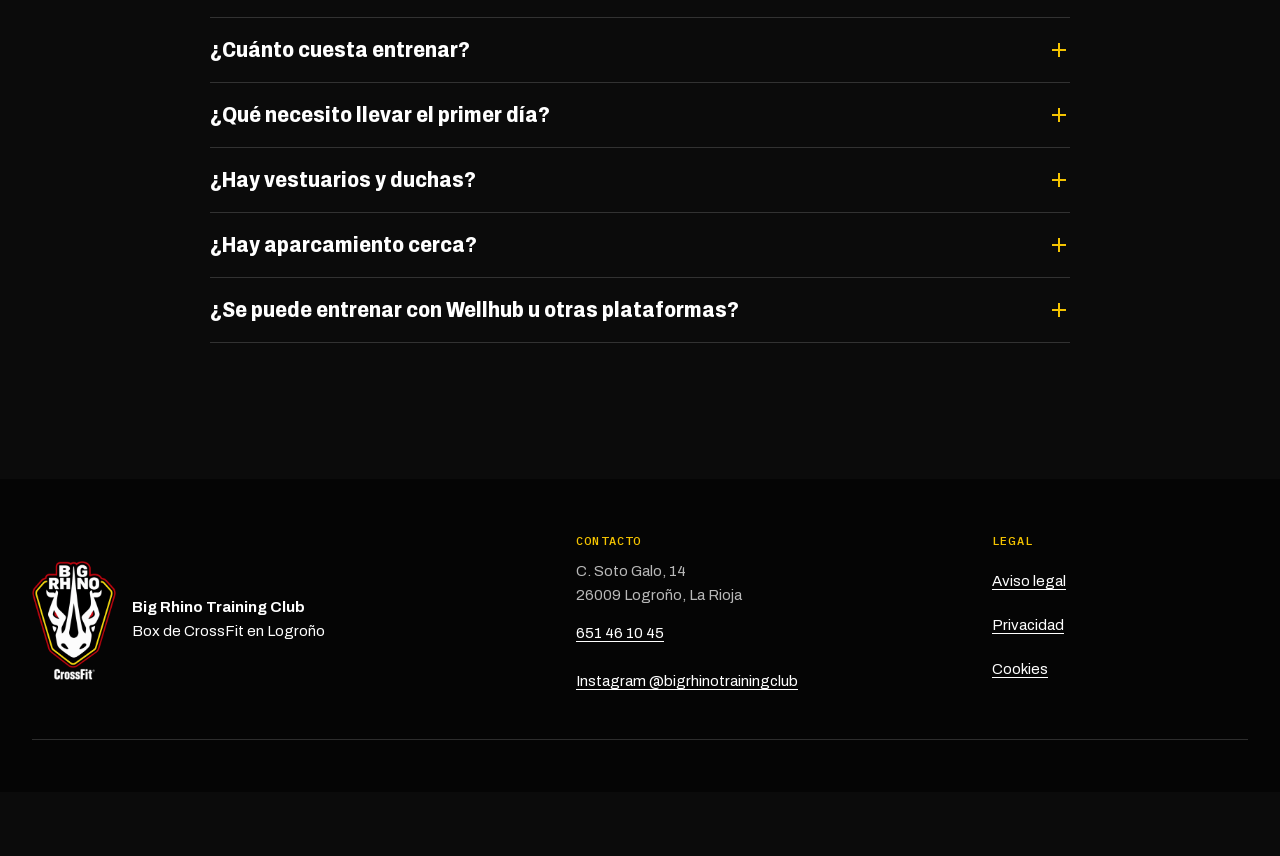
==== commit 51e256d0: "Tarjeta de teléfono en Contacto con el mismo fondo oscuro que las demás Co-Authored-By: Claude Opus " ====
--- a/index.html
+++ b/index.html
@@ -15,7 +15,7 @@
   <link rel="icon" href="favicon.png" type="image/png">
   <link rel="apple-touch-icon" href="apple-touch-icon.png">
   <link rel="preload" href="assets/fonts/archivo-var-latin.woff2" as="font" type="font/woff2" crossorigin>
-  <link rel="stylesheet" href="assets/css/styles.css?v=32">
+  <link rel="stylesheet" href="assets/css/styles.css?v=34">
   <script src="assets/js/telon.js?v=4"></script>
   <script>
     /* Animación de entrada: una sola vez por navegador y nunca con «reducir movimiento». */
--- a/assets/css/styles.css
+++ b/assets/css/styles.css
@@ -751,9 +751,7 @@
   display: flex; flex-direction: column; gap: .75rem; padding: clamp(1.25rem, 3vw, 2rem);
   background: var(--carbon); border: 1px solid var(--linea-clara); border-radius: var(--radio);
 }
-.canal--destacado { background: var(--blanco); color: var(--tinta); border-color: var(--blanco); }
 .canal__tipo { margin: 0; font-family: var(--mono); font-size: .75rem; letter-spacing: .1em; text-transform: uppercase; color: var(--amarillo); }
-.canal--destacado .canal__tipo { color: var(--rojo); }
 .seccion .canal__dato {
   font-family: var(--display); font-weight: 900; font-stretch: 68%; text-transform: none;
   font-size: clamp(1.5rem, 5vw, 2rem); line-height: 1.05; overflow-wrap: anywhere;
@@ -762,8 +760,13 @@
 .canal__dato a { text-decoration: none; }
 .canal__dato a:hover { text-decoration: underline; }
 .canal__texto { margin: 0; color: #d8d8d8; flex: 1; }
-.canal--destacado .canal__texto { color: #2b2b2b; }
 .canal .boton { align-self: flex-start; }
+/* Tarjeta de WhatsApp: icono verde junto a la etiqueta y botón verde. */
+.canal--whatsapp .canal__tipo { display: flex; align-items: center; gap: .6rem; color: #25d366; }
+.canal__icono { width: 40px; height: 40px; flex: none; padding: 7px; border-radius: 50%; background: #25d366; color: var(--blanco); border: 2px solid var(--negro); box-shadow: 0 0 0 2px #25d366; }
+.boton--wa { --fondo: #25d366; --color: var(--negro); }
+.boton--wa:hover { --fondo: #1ebe5b; }
+.boton__icono-wa { width: 22px; height: 22px; flex: none; }
 #canales .nota-revision { margin-top: 1.5rem; }
 .contacto__direccion { font-size: clamp(1.5rem, 4vw, 2rem); font-family: var(--display); font-weight: 800; font-stretch: 80%; line-height: 1.15; }
 .contacto__nota { margin: 1rem 0 0; font-size: .875rem; color: var(--gris); }
